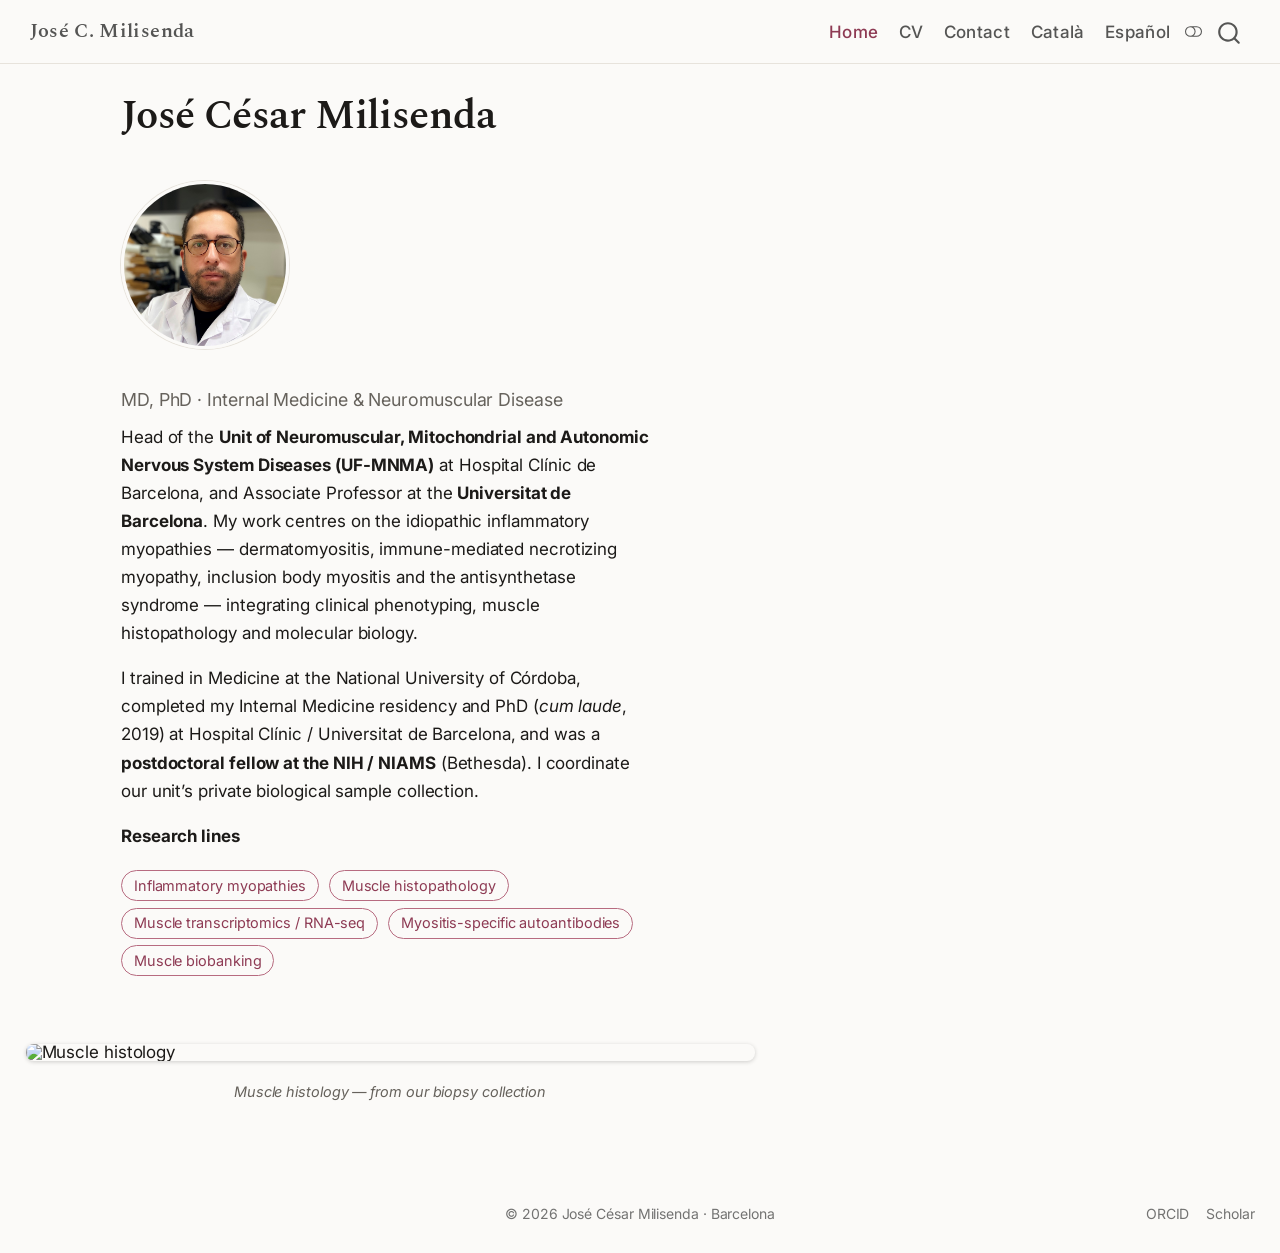
==== index.html @ af3bac55 "deploy: ad90e0bd8f6877ef1aea4e24ffa2be87de239915" ====
<!DOCTYPE html>
<html xmlns="http://www.w3.org/1999/xhtml" lang="en" xml:lang="en"><head>

<meta charset="utf-8">
<meta name="generator" content="quarto-1.9.38">

<meta name="viewport" content="width=device-width, initial-scale=1.0, user-scalable=yes">


<title>José C. Milisenda</title>
<style>
/* Default styles provided by pandoc.
** See https://pandoc.org/MANUAL.html#variables-for-html for config info.
*/
code{white-space: pre-wrap;}
span.smallcaps{font-variant: small-caps;}
div.columns{display: flex; gap: min(4vw, 1.5em);}
div.column{flex: auto; overflow-x: auto;}
div.hanging-indent{margin-left: 1.5em; text-indent: -1.5em;}
ul.task-list{list-style: none;}
ul.task-list li input[type="checkbox"] {
  width: 0.8em;
  margin: 0 0.8em 0.2em -1em; /* quarto-specific, see https://github.com/quarto-dev/quarto-cli/issues/4556 */ 
  vertical-align: middle;
}
</style>


<script src="site_libs/quarto-nav/quarto-nav.js"></script>
<script src="site_libs/clipboard/clipboard.min.js"></script>
<script src="site_libs/quarto-search/autocomplete.umd.js"></script>
<script src="site_libs/quarto-search/fuse.min.js"></script>
<script src="site_libs/quarto-search/quarto-search.js"></script>
<meta name="quarto:offset" content="./">
<link href="./assets/favicon.png" rel="icon" type="image/png">
<script src="site_libs/quarto-html/quarto.js" type="module"></script>
<script src="site_libs/quarto-html/tabsets/tabsets.js" type="module"></script>
<script src="site_libs/quarto-html/popper.min.js"></script>
<script src="site_libs/quarto-html/tippy.umd.min.js"></script>
<script src="site_libs/quarto-html/anchor.min.js"></script>
<link href="site_libs/quarto-html/tippy.css" rel="stylesheet">
<link href="site_libs/quarto-html/quarto-syntax-highlighting-15634bcf2e68342d4ad2dfa704d543f6.css" rel="stylesheet" class="quarto-color-scheme" id="quarto-text-highlighting-styles">
<link href="site_libs/quarto-html/quarto-syntax-highlighting-dark-0a6b7249c26820e032cb0bd839ff02b1.css" rel="stylesheet" class="quarto-color-scheme quarto-color-alternate" id="quarto-text-highlighting-styles">
<link href="site_libs/quarto-html/quarto-syntax-highlighting-15634bcf2e68342d4ad2dfa704d543f6.css" rel="stylesheet" class="quarto-color-scheme-extra" id="quarto-text-highlighting-styles">
<script src="site_libs/bootstrap/bootstrap.min.js"></script>
<link href="site_libs/bootstrap/bootstrap-icons.css" rel="stylesheet">
<link href="site_libs/bootstrap/bootstrap-d3718949c71b8081f6cf5391a30ebec3.min.css" rel="stylesheet" append-hash="true" class="quarto-color-scheme" id="quarto-bootstrap" data-mode="light">
<link href="site_libs/bootstrap/bootstrap-dark-d75abf9c8a557187075289bd68200ec3.min.css" rel="stylesheet" append-hash="true" class="quarto-color-scheme quarto-color-alternate" id="quarto-bootstrap" data-mode="dark">
<link href="site_libs/bootstrap/bootstrap-d3718949c71b8081f6cf5391a30ebec3.min.css" rel="stylesheet" append-hash="true" class="quarto-color-scheme-extra" id="quarto-bootstrap" data-mode="light">
<script id="quarto-search-options" type="application/json">{
  "location": "navbar",
  "copy-button": false,
  "collapse-after": 3,
  "panel-placement": "end",
  "type": "overlay",
  "limit": 50,
  "keyboard-shortcut": [
    "f",
    "/",
    "s"
  ],
  "show-item-context": false,
  "language": {
    "search-no-results-text": "No results",
    "search-matching-documents-text": "matching documents",
    "search-copy-link-title": "Copy link to search",
    "search-hide-matches-text": "Hide additional matches",
    "search-more-match-text": "more match in this document",
    "search-more-matches-text": "more matches in this document",
    "search-clear-button-title": "Clear",
    "search-text-placeholder": "",
    "search-detached-cancel-button-title": "Cancel",
    "search-submit-button-title": "Submit",
    "search-label": "Search"
  }
}</script>
<style>html{ scroll-behavior: smooth; }</style>


</head>

<body class="nav-fixed fullcontent quarto-light"><script id="quarto-html-before-body" type="application/javascript">
    const toggleBodyColorMode = (bsSheetEl) => {
      const mode = bsSheetEl.getAttribute("data-mode");
      const bodyEl = window.document.querySelector("body");
      if (mode === "dark") {
        bodyEl.classList.add("quarto-dark");
        bodyEl.classList.remove("quarto-light");
      } else {
        bodyEl.classList.add("quarto-light");
        bodyEl.classList.remove("quarto-dark");
      }
    }
    const toggleBodyColorPrimary = () => {
      const bsSheetEl = window.document.querySelector("link#quarto-bootstrap:not([rel=disabled-stylesheet])");
      if (bsSheetEl) {
        toggleBodyColorMode(bsSheetEl);
      }
    }
    const setColorSchemeToggle = (alternate) => {
      const toggles = window.document.querySelectorAll('.quarto-color-scheme-toggle');
      for (let i=0; i < toggles.length; i++) {
        const toggle = toggles[i];
        if (toggle) {
          if (alternate) {
            toggle.classList.add("alternate");
          } else {
            toggle.classList.remove("alternate");
          }
        }
      }
    };
    const toggleColorMode = (alternate) => {
      // Switch the stylesheets
      const primaryStylesheets = window.document.querySelectorAll('link.quarto-color-scheme:not(.quarto-color-alternate)');
      const alternateStylesheets = window.document.querySelectorAll('link.quarto-color-scheme.quarto-color-alternate');
      manageTransitions('#quarto-margin-sidebar .nav-link', false);
      if (alternate) {
        // note: dark is layered on light, we don't disable primary!
        enableStylesheet(alternateStylesheets);
        for (const sheetNode of alternateStylesheets) {
          if (sheetNode.id === "quarto-bootstrap") {
            toggleBodyColorMode(sheetNode);
          }
        }
      } else {
        disableStylesheet(alternateStylesheets);
        enableStylesheet(primaryStylesheets)
        toggleBodyColorPrimary();
      }
      manageTransitions('#quarto-margin-sidebar .nav-link', true);
      // Switch the toggles
      setColorSchemeToggle(alternate)
      // Hack to workaround the fact that safari doesn't
      // properly recolor the scrollbar when toggling (#1455)
      if (navigator.userAgent.indexOf('Safari') > 0 && navigator.userAgent.indexOf('Chrome') == -1) {
        manageTransitions("body", false);
        window.scrollTo(0, 1);
        setTimeout(() => {
          window.scrollTo(0, 0);
          manageTransitions("body", true);
        }, 40);
      }
    }
    const disableStylesheet = (stylesheets) => {
      for (let i=0; i < stylesheets.length; i++) {
        const stylesheet = stylesheets[i];
        stylesheet.rel = 'disabled-stylesheet';
      }
    }
    const enableStylesheet = (stylesheets) => {
      for (let i=0; i < stylesheets.length; i++) {
        const stylesheet = stylesheets[i];
        if(stylesheet.rel !== 'stylesheet') { // for Chrome, which will still FOUC without this check
          stylesheet.rel = 'stylesheet';
        }
      }
    }
    const manageTransitions = (selector, allowTransitions) => {
      const els = window.document.querySelectorAll(selector);
      for (let i=0; i < els.length; i++) {
        const el = els[i];
        if (allowTransitions) {
          el.classList.remove('notransition');
        } else {
          el.classList.add('notransition');
        }
      }
    }
    const isFileUrl = () => {
      return window.location.protocol === 'file:';
    }
    const hasAlternateSentinel = () => {
      let styleSentinel = getColorSchemeSentinel();
      if (styleSentinel !== null) {
        return styleSentinel === "alternate";
      } else {
        return false;
      }
    }
    const setStyleSentinel = (alternate) => {
      const value = alternate ? "alternate" : "default";
      if (!isFileUrl()) {
        window.localStorage.setItem("quarto-color-scheme", value);
      } else {
        localAlternateSentinel = value;
      }
    }
    const getColorSchemeSentinel = () => {
      if (!isFileUrl()) {
        const storageValue = window.localStorage.getItem("quarto-color-scheme");
        return storageValue != null ? storageValue : localAlternateSentinel;
      } else {
        return localAlternateSentinel;
      }
    }
    const toggleGiscusIfUsed = (isAlternate, darkModeDefault) => {
      const baseTheme = document.querySelector('#giscus-base-theme')?.value ?? 'light';
      const alternateTheme = document.querySelector('#giscus-alt-theme')?.value ?? 'dark';
      let newTheme = '';
      if(authorPrefersDark) {
        newTheme = isAlternate ? baseTheme : alternateTheme;
      } else {
        newTheme = isAlternate ? alternateTheme : baseTheme;
      }
      const changeGiscusTheme = () => {
        // From: https://github.com/giscus/giscus/issues/336
        const sendMessage = (message) => {
          const iframe = document.querySelector('iframe.giscus-frame');
          if (!iframe) return;
          iframe.contentWindow.postMessage({ giscus: message }, 'https://giscus.app');
        }
        sendMessage({
          setConfig: {
            theme: newTheme
          }
        });
      }
      const isGiscussLoaded = window.document.querySelector('iframe.giscus-frame') !== null;
      if (isGiscussLoaded) {
        changeGiscusTheme();
      }
    };
    const authorPrefersDark = false;
    const darkModeDefault = authorPrefersDark;
      document.querySelector('link#quarto-text-highlighting-styles.quarto-color-scheme-extra').rel = 'disabled-stylesheet';
      document.querySelector('link#quarto-bootstrap.quarto-color-scheme-extra').rel = 'disabled-stylesheet';
    let localAlternateSentinel = darkModeDefault ? 'alternate' : 'default';
    // Dark / light mode switch
    window.quartoToggleColorScheme = () => {
      // Read the current dark / light value
      let toAlternate = !hasAlternateSentinel();
      toggleColorMode(toAlternate);
      setStyleSentinel(toAlternate);
      toggleGiscusIfUsed(toAlternate, darkModeDefault);
      window.dispatchEvent(new Event('resize'));
    };
    // Switch to dark mode if need be
    if (hasAlternateSentinel()) {
      toggleColorMode(true);
    } else {
      toggleColorMode(false);
    }
  </script>

<div id="quarto-search-results"></div>
  <header id="quarto-header" class="headroom fixed-top">
    <nav class="navbar navbar-expand-lg " data-bs-theme="dark">
      <div class="navbar-container container-fluid">
      <div class="navbar-brand-container mx-auto">
    <a class="navbar-brand" href="./index.html">
    <span class="navbar-title">José C. Milisenda</span>
    </a>
  </div>
            <div id="quarto-search" class="" title="Search"></div>
          <button class="navbar-toggler" type="button" data-bs-toggle="collapse" data-bs-target="#navbarCollapse" aria-controls="navbarCollapse" role="menu" aria-expanded="false" aria-label="Toggle navigation" onclick="if (window.quartoToggleHeadroom) { window.quartoToggleHeadroom(); }">
  <span class="navbar-toggler-icon"></span>
</button>
          <div class="collapse navbar-collapse" id="navbarCollapse">
            <ul class="navbar-nav navbar-nav-scroll ms-auto">
  <li class="nav-item">
    <a class="nav-link active" href="./index.html" aria-current="page"> 
<span class="menu-text">Home</span></a>
  </li>  
  <li class="nav-item">
    <a class="nav-link" href="./cv.html"> 
<span class="menu-text">CV</span></a>
  </li>  
  <li class="nav-item">
    <a class="nav-link" href="./contact.html"> 
<span class="menu-text">Contact</span></a>
  </li>  
  <li class="nav-item">
    <a class="nav-link" href="./ca/index.html"> 
<span class="menu-text">Català</span></a>
  </li>  
  <li class="nav-item">
    <a class="nav-link" href="./es/index.html"> 
<span class="menu-text">Español</span></a>
  </li>  
</ul>
          </div> <!-- /navcollapse -->
            <div class="quarto-navbar-tools">
  <a href="" class="quarto-color-scheme-toggle quarto-navigation-tool  px-1" onclick="window.quartoToggleColorScheme(); return false;" title="Toggle dark mode"><i class="bi"></i></a>
</div>
      </div> <!-- /container-fluid -->
    </nav>
</header>
<!-- content -->
<div id="quarto-content" class="quarto-container page-columns page-rows-contents page-layout-article page-navbar">
<!-- sidebar -->
<!-- margin-sidebar -->
    
<!-- main -->
<main class="content page-columns page-full" id="quarto-document-content"><header id="title-block-header" class="quarto-title-block"><h1 class="title display-7" style="margin:0;">José César Milisenda</h1></header>





<div style="display:flex;gap:2rem;align-items:center;flex-wrap:wrap;margin:1.5rem 0 0.5rem;">
  <img src="assets/profile.png" class="hero-photo" alt="José César Milisenda">
  <div>
    
    <div class="hero-role">MD, PhD · Internal Medicine &amp; Neuromuscular Disease</div>
  </div>
</div>
<p>Head of the <strong>Unit of Neuromuscular, Mitochondrial and Autonomic Nervous System Diseases (UF-MNMA)</strong> at Hospital Clínic de Barcelona, and Associate Professor at the <strong>Universitat de Barcelona</strong>. My work centres on the idiopathic inflammatory myopathies — dermatomyositis, immune-mediated necrotizing myopathy, inclusion body myositis and the antisynthetase syndrome — integrating clinical phenotyping, muscle histopathology and molecular biology.</p>
<p>I trained in Medicine at the National University of Córdoba, completed my Internal Medicine residency and PhD (<em>cum laude</em>, 2019) at Hospital Clínic / Universitat de Barcelona, and was a <strong>postdoctoral fellow at the NIH / NIAMS</strong> (Bethesda). I coordinate our unit’s private biological sample collection.</p>
<p><strong>Research lines</strong></p>
<p><span class="research-tag">Inflammatory myopathies</span> <span class="research-tag">Muscle histopathology</span> <span class="research-tag">Muscle transcriptomics / RNA-seq</span> <span class="research-tag">Myositis-specific autoantibodies</span> <span class="research-tag">Muscle biobanking</span></p>
<div class="page-columns page-full">
<figure style="margin:2.8rem 0 0.5rem;" class="figure page-columns page-full">
  <img src="assets/histology.jpg" alt="Muscle histology" style="width:100%;border-radius:8px;box-shadow:0 1px 4px rgba(0,0,0,.18);display:block;" class="figure-img column-page">
  <figcaption style="font-size:.85rem;color:#66625C;margin-top:.6rem;text-align:center;font-style:italic;">Muscle histology — from our biopsy collection</figcaption>
</figure>
</div>



</main> <!-- /main -->
<script id="quarto-html-after-body" type="application/javascript">
  window.document.addEventListener("DOMContentLoaded", function (event) {
    // Ensure there is a toggle, if there isn't float one in the top right
    if (window.document.querySelector('.quarto-color-scheme-toggle') === null) {
      const a = window.document.createElement('a');
      a.classList.add('top-right');
      a.classList.add('quarto-color-scheme-toggle');
      a.href = "";
      a.onclick = function() { try { window.quartoToggleColorScheme(); } catch {} return false; };
      const i = window.document.createElement("i");
      i.classList.add('bi');
      a.appendChild(i);
      window.document.body.appendChild(a);
    }
    setColorSchemeToggle(hasAlternateSentinel())
    const icon = "";
    const anchorJS = new window.AnchorJS();
    anchorJS.options = {
      placement: 'right',
      icon: icon
    };
    anchorJS.add('.anchored');
    const isCodeAnnotation = (el) => {
      for (const clz of el.classList) {
        if (clz.startsWith('code-annotation-')) {                     
          return true;
        }
      }
      return false;
    }
    const onCopySuccess = function(e) {
      // button target
      const button = e.trigger;
      // don't keep focus
      button.blur();
      // flash "checked"
      button.classList.add('code-copy-button-checked');
      var currentTitle = button.getAttribute("title");
      button.setAttribute("title", "Copied!");
      let tooltip;
      if (window.bootstrap) {
        button.setAttribute("data-bs-toggle", "tooltip");
        button.setAttribute("data-bs-placement", "left");
        button.setAttribute("data-bs-title", "Copied!");
        tooltip = new bootstrap.Tooltip(button, 
          { trigger: "manual", 
            customClass: "code-copy-button-tooltip",
            offset: [0, -8]});
        tooltip.show();    
      }
      setTimeout(function() {
        if (tooltip) {
          tooltip.hide();
          button.removeAttribute("data-bs-title");
          button.removeAttribute("data-bs-toggle");
          button.removeAttribute("data-bs-placement");
        }
        button.setAttribute("title", currentTitle);
        button.classList.remove('code-copy-button-checked');
      }, 1000);
      // clear code selection
      e.clearSelection();
    }
    const getTextToCopy = function(trigger) {
      const outerScaffold = trigger.parentElement.cloneNode(true);
      const codeEl = outerScaffold.querySelector('code');
      for (const childEl of codeEl.children) {
        if (isCodeAnnotation(childEl)) {
          childEl.remove();
        }
      }
      return codeEl.innerText;
    }
    const clipboard = new window.ClipboardJS('.code-copy-button:not([data-in-quarto-modal])', {
      text: getTextToCopy
    });
    clipboard.on('success', onCopySuccess);
    if (window.document.getElementById('quarto-embedded-source-code-modal')) {
      const clipboardModal = new window.ClipboardJS('.code-copy-button[data-in-quarto-modal]', {
        text: getTextToCopy,
        container: window.document.getElementById('quarto-embedded-source-code-modal')
      });
      clipboardModal.on('success', onCopySuccess);
    }
      var localhostRegex = new RegExp(/^(?:http|https):\/\/localhost\:?[0-9]*\//);
      var mailtoRegex = new RegExp(/^mailto:/);
        var filterRegex = new RegExp('/' + window.location.host + '/');
      var isInternal = (href) => {
          return filterRegex.test(href) || localhostRegex.test(href) || mailtoRegex.test(href);
      }
      // Inspect non-navigation links and adorn them if external
     var links = window.document.querySelectorAll('a[href]:not(.nav-link):not(.navbar-brand):not(.toc-action):not(.sidebar-link):not(.sidebar-item-toggle):not(.pagination-link):not(.no-external):not([aria-hidden]):not(.dropdown-item):not(.quarto-navigation-tool):not(.about-link)');
      for (var i=0; i<links.length; i++) {
        const link = links[i];
        if (!isInternal(link.href)) {
          // undo the damage that might have been done by quarto-nav.js in the case of
          // links that we want to consider external
          if (link.dataset.originalHref !== undefined) {
            link.href = link.dataset.originalHref;
          }
            // target, if specified
            link.setAttribute("target", "_blank");
            if (link.getAttribute("rel") === null) {
              link.setAttribute("rel", "noopener");
            }
        }
      }
    function tippyHover(el, contentFn, onTriggerFn, onUntriggerFn) {
      const config = {
        allowHTML: true,
        maxWidth: 500,
        delay: 100,
        arrow: false,
        appendTo: function(el) {
            return el.parentElement;
        },
        interactive: true,
        interactiveBorder: 10,
        theme: 'quarto',
        placement: 'bottom-start',
      };
      if (contentFn) {
        config.content = contentFn;
      }
      if (onTriggerFn) {
        config.onTrigger = onTriggerFn;
      }
      if (onUntriggerFn) {
        config.onUntrigger = onUntriggerFn;
      }
      window.tippy(el, config); 
    }
    const noterefs = window.document.querySelectorAll('a[role="doc-noteref"]');
    for (var i=0; i<noterefs.length; i++) {
      const ref = noterefs[i];
      tippyHover(ref, function() {
        // use id or data attribute instead here
        let href = ref.getAttribute('data-footnote-href') || ref.getAttribute('href');
        try { href = new URL(href).hash; } catch {}
        const id = href.replace(/^#\/?/, "");
        const note = window.document.getElementById(id);
        if (note) {
          return note.innerHTML;
        } else {
          return "";
        }
      });
    }
    const xrefs = window.document.querySelectorAll('a.quarto-xref');
    const processXRef = (id, note) => {
      // Strip column container classes
      const stripColumnClz = (el) => {
        el.classList.remove("page-full", "page-columns");
        if (el.children) {
          for (const child of el.children) {
            stripColumnClz(child);
          }
        }
      }
      stripColumnClz(note)
      if (id === null || id.startsWith('sec-')) {
        // Special case sections, only their first couple elements
        const container = document.createElement("div");
        if (note.children && note.children.length > 2) {
          container.appendChild(note.children[0].cloneNode(true));
          for (let i = 1; i < note.children.length; i++) {
            const child = note.children[i];
            if (child.tagName === "P" && child.innerText === "") {
              continue;
            } else {
              container.appendChild(child.cloneNode(true));
              break;
            }
          }
          if (window.Quarto?.typesetMath) {
            window.Quarto.typesetMath(container);
          }
          return container.innerHTML
        } else {
          if (window.Quarto?.typesetMath) {
            window.Quarto.typesetMath(note);
          }
          return note.innerHTML;
        }
      } else {
        // Remove any anchor links if they are present
        const anchorLink = note.querySelector('a.anchorjs-link');
        if (anchorLink) {
          anchorLink.remove();
        }
        if (window.Quarto?.typesetMath) {
          window.Quarto.typesetMath(note);
        }
        if (note.classList.contains("callout")) {
          return note.outerHTML;
        } else {
          return note.innerHTML;
        }
      }
    }
    for (var i=0; i<xrefs.length; i++) {
      const xref = xrefs[i];
      tippyHover(xref, undefined, function(instance) {
        instance.disable();
        let url = xref.getAttribute('href');
        let hash = undefined; 
        if (url.startsWith('#')) {
          hash = url;
        } else {
          try { hash = new URL(url).hash; } catch {}
        }
        if (hash) {
          const id = hash.replace(/^#\/?/, "");
          const note = window.document.getElementById(id);
          if (note !== null) {
            try {
              const html = processXRef(id, note.cloneNode(true));
              instance.setContent(html);
            } finally {
              instance.enable();
              instance.show();
            }
          } else {
            // See if we can fetch this
            fetch(url.split('#')[0])
            .then(res => res.text())
            .then(html => {
              const parser = new DOMParser();
              const htmlDoc = parser.parseFromString(html, "text/html");
              const note = htmlDoc.getElementById(id);
              if (note !== null) {
                const html = processXRef(id, note);
                instance.setContent(html);
              } 
            }).finally(() => {
              instance.enable();
              instance.show();
            });
          }
        } else {
          // See if we can fetch a full url (with no hash to target)
          // This is a special case and we should probably do some content thinning / targeting
          fetch(url)
          .then(res => res.text())
          .then(html => {
            const parser = new DOMParser();
            const htmlDoc = parser.parseFromString(html, "text/html");
            const note = htmlDoc.querySelector('main.content');
            if (note !== null) {
              // This should only happen for chapter cross references
              // (since there is no id in the URL)
              // remove the first header
              if (note.children.length > 0 && note.children[0].tagName === "HEADER") {
                note.children[0].remove();
              }
              const html = processXRef(null, note);
              instance.setContent(html);
            } 
          }).finally(() => {
            instance.enable();
            instance.show();
          });
        }
      }, function(instance) {
      });
    }
        let selectedAnnoteEl;
        const selectorForAnnotation = ( cell, annotation) => {
          let cellAttr = 'data-code-cell="' + cell + '"';
          let lineAttr = 'data-code-annotation="' +  annotation + '"';
          const selector = 'span[' + cellAttr + '][' + lineAttr + ']';
          return selector;
        }
        const selectCodeLines = (annoteEl) => {
          const doc = window.document;
          const targetCell = annoteEl.getAttribute("data-target-cell");
          const targetAnnotation = annoteEl.getAttribute("data-target-annotation");
          const annoteSpan = window.document.querySelector(selectorForAnnotation(targetCell, targetAnnotation));
          const lines = annoteSpan.getAttribute("data-code-lines").split(",");
          const lineIds = lines.map((line) => {
            return targetCell + "-" + line;
          })
          let top = null;
          let height = null;
          let parent = null;
          if (lineIds.length > 0) {
              //compute the position of the single el (top and bottom and make a div)
              const el = window.document.getElementById(lineIds[0]);
              top = el.offsetTop;
              height = el.offsetHeight;
              parent = el.parentElement.parentElement;
            if (lineIds.length > 1) {
              const lastEl = window.document.getElementById(lineIds[lineIds.length - 1]);
              const bottom = lastEl.offsetTop + lastEl.offsetHeight;
              height = bottom - top;
            }
            if (top !== null && height !== null && parent !== null) {
              // cook up a div (if necessary) and position it 
              let div = window.document.getElementById("code-annotation-line-highlight");
              if (div === null) {
                div = window.document.createElement("div");
                div.setAttribute("id", "code-annotation-line-highlight");
                div.style.position = 'absolute';
                parent.appendChild(div);
              }
              div.style.top = top - 2 + "px";
              div.style.height = height + 4 + "px";
              div.style.left = 0;
              let gutterDiv = window.document.getElementById("code-annotation-line-highlight-gutter");
              if (gutterDiv === null) {
                gutterDiv = window.document.createElement("div");
                gutterDiv.setAttribute("id", "code-annotation-line-highlight-gutter");
                gutterDiv.style.position = 'absolute';
                const codeCell = window.document.getElementById(targetCell);
                const gutter = codeCell.querySelector('.code-annotation-gutter');
                gutter.appendChild(gutterDiv);
              }
              gutterDiv.style.top = top - 2 + "px";
              gutterDiv.style.height = height + 4 + "px";
            }
            selectedAnnoteEl = annoteEl;
          }
        };
        const unselectCodeLines = () => {
          const elementsIds = ["code-annotation-line-highlight", "code-annotation-line-highlight-gutter"];
          elementsIds.forEach((elId) => {
            const div = window.document.getElementById(elId);
            if (div) {
              div.remove();
            }
          });
          selectedAnnoteEl = undefined;
        };
          // Handle positioning of the toggle
      window.addEventListener(
        "resize",
        throttle(() => {
          elRect = undefined;
          if (selectedAnnoteEl) {
            selectCodeLines(selectedAnnoteEl);
          }
        }, 10)
      );
      function throttle(fn, ms) {
      let throttle = false;
      let timer;
        return (...args) => {
          if(!throttle) { // first call gets through
              fn.apply(this, args);
              throttle = true;
          } else { // all the others get throttled
              if(timer) clearTimeout(timer); // cancel #2
              timer = setTimeout(() => {
                fn.apply(this, args);
                timer = throttle = false;
              }, ms);
          }
        };
      }
        // Attach click handler to the DT
        const annoteDls = window.document.querySelectorAll('dt[data-target-cell]');
        for (const annoteDlNode of annoteDls) {
          annoteDlNode.addEventListener('click', (event) => {
            const clickedEl = event.target;
            if (clickedEl !== selectedAnnoteEl) {
              unselectCodeLines();
              const activeEl = window.document.querySelector('dt[data-target-cell].code-annotation-active');
              if (activeEl) {
                activeEl.classList.remove('code-annotation-active');
              }
              selectCodeLines(clickedEl);
              clickedEl.classList.add('code-annotation-active');
            } else {
              // Unselect the line
              unselectCodeLines();
              clickedEl.classList.remove('code-annotation-active');
            }
          });
        }
    const findCites = (el) => {
      const parentEl = el.parentElement;
      if (parentEl) {
        const cites = parentEl.dataset.cites;
        if (cites) {
          return {
            el,
            cites: cites.split(' ')
          };
        } else {
          return findCites(el.parentElement)
        }
      } else {
        return undefined;
      }
    };
    var bibliorefs = window.document.querySelectorAll('a[role="doc-biblioref"]');
    for (var i=0; i<bibliorefs.length; i++) {
      const ref = bibliorefs[i];
      const citeInfo = findCites(ref);
      if (citeInfo) {
        tippyHover(citeInfo.el, function() {
          var popup = window.document.createElement('div');
          citeInfo.cites.forEach(function(cite) {
            var citeDiv = window.document.createElement('div');
            citeDiv.classList.add('hanging-indent');
            citeDiv.classList.add('csl-entry');
            var biblioDiv = window.document.getElementById('ref-' + cite);
            if (biblioDiv) {
              citeDiv.innerHTML = biblioDiv.innerHTML;
            }
            popup.appendChild(citeDiv);
          });
          return popup.innerHTML;
        });
      }
    }
  });
  </script>
</div> <!-- /content -->
<footer class="footer">
  <div class="nav-footer">
    <div class="nav-footer-left">
      &nbsp;
    </div>   
    <div class="nav-footer-center">
<p>© 2026 José César Milisenda · Barcelona</p>
</div>
    <div class="nav-footer-right">
      <ul class="footer-items list-unstyled">
    <li class="nav-item">
    <a class="nav-link" href="https://orcid.org/0000-0003-0151-7872">
<p>ORCID</p>
</a>
  </li>  
    <li class="nav-item">
    <a class="nav-link" href="https://scholar.google.com/citations?user=VnfHQaQAAAAJ">
<p>Scholar</p>
</a>
  </li>  
</ul>
    </div>
  </div>
</footer>




<script src="site_libs/quarto-html/zenscroll-min.js"></script>
</body></html>
---- site_libs/quarto-html/tippy.css ----
.tippy-box[data-animation=fade][data-state=hidden]{opacity:0}[data-tippy-root]{max-width:calc(100vw - 10px)}.tippy-box{position:relative;background-color:#333;color:#fff;border-radius:4px;font-size:14px;line-height:1.4;white-space:normal;outline:0;transition-property:transform,visibility,opacity}.tippy-box[data-placement^=top]>.tippy-arrow{bottom:0}.tippy-box[data-placement^=top]>.tippy-arrow:before{bottom:-7px;left:0;border-width:8px 8px 0;border-top-color:initial;transform-origin:center top}.tippy-box[data-placement^=bottom]>.tippy-arrow{top:0}.tippy-box[data-placement^=bottom]>.tippy-arrow:before{top:-7px;left:0;border-width:0 8px 8px;border-bottom-color:initial;transform-origin:center bottom}.tippy-box[data-placement^=left]>.tippy-arrow{right:0}.tippy-box[data-placement^=left]>.tippy-arrow:before{border-width:8px 0 8px 8px;border-left-color:initial;right:-7px;transform-origin:center left}.tippy-box[data-placement^=right]>.tippy-arrow{left:0}.tippy-box[data-placement^=right]>.tippy-arrow:before{left:-7px;border-width:8px 8px 8px 0;border-right-color:initial;transform-origin:center right}.tippy-box[data-inertia][data-state=visible]{transition-timing-function:cubic-bezier(.54,1.5,.38,1.11)}.tippy-arrow{width:16px;height:16px;color:#333}.tippy-arrow:before{content:"";position:absolute;border-color:transparent;border-style:solid}.tippy-content{position:relative;padding:5px 9px;z-index:1}
---- site_libs/quarto-html/quarto-syntax-highlighting-15634bcf2e68342d4ad2dfa704d543f6.css ----
/* quarto syntax highlight colors */
:root {
  --quarto-hl-ot-color: #003B4F;
  --quarto-hl-at-color: #657422;
  --quarto-hl-ss-color: #20794D;
  --quarto-hl-an-color: #5E5E5E;
  --quarto-hl-fu-color: #4758AB;
  --quarto-hl-st-color: #20794D;
  --quarto-hl-cf-color: #003B4F;
  --quarto-hl-op-color: #5E5E5E;
  --quarto-hl-er-color: #AD0000;
  --quarto-hl-bn-color: #AD0000;
  --quarto-hl-al-color: #AD0000;
  --quarto-hl-va-color: #111111;
  --quarto-hl-bu-color: inherit;
  --quarto-hl-ex-color: inherit;
  --quarto-hl-pp-color: #AD0000;
  --quarto-hl-in-color: #5E5E5E;
  --quarto-hl-vs-color: #20794D;
  --quarto-hl-wa-color: #5E5E5E;
  --quarto-hl-do-color: #5E5E5E;
  --quarto-hl-im-color: #00769E;
  --quarto-hl-ch-color: #20794D;
  --quarto-hl-dt-color: #AD0000;
  --quarto-hl-fl-color: #AD0000;
  --quarto-hl-co-color: #5E5E5E;
  --quarto-hl-cv-color: #5E5E5E;
  --quarto-hl-cn-color: #8f5902;
  --quarto-hl-sc-color: #5E5E5E;
  --quarto-hl-dv-color: #AD0000;
  --quarto-hl-kw-color: #003B4F;
}

/* other quarto variables */
:root {
  --quarto-font-monospace: SFMono-Regular, Menlo, Monaco, Consolas, "Liberation Mono", "Courier New", monospace;
}

/* syntax highlight based on Pandoc's rules */
pre > code.sourceCode > span {
  color: #003B4F;
}

code.sourceCode > span {
  color: #003B4F;
}

div.sourceCode,
div.sourceCode pre.sourceCode {
  color: #003B4F;
}

/* Normal */
code span {
  color: #003B4F;
}

/* Alert */
code span.al {
  color: #AD0000;
  font-style: inherit;
}

/* Annotation */
code span.an {
  color: #5E5E5E;
  font-style: inherit;
}

/* Attribute */
code span.at {
  color: #657422;
  font-style: inherit;
}

/* BaseN */
code span.bn {
  color: #AD0000;
  font-style: inherit;
}

/* BuiltIn */
code span.bu {
  font-style: inherit;
}

/* ControlFlow */
code span.cf {
  color: #003B4F;
  font-weight: bold;
  font-style: inherit;
}

/* Char */
code span.ch {
  color: #20794D;
  font-style: inherit;
}

/* Constant */
code span.cn {
  color: #8f5902;
  font-style: inherit;
}

/* Comment */
code span.co {
  color: #5E5E5E;
  font-style: inherit;
}

/* CommentVar */
code span.cv {
  color: #5E5E5E;
  font-style: italic;
}

/* Documentation */
code span.do {
  color: #5E5E5E;
  font-style: italic;
}

/* DataType */
code span.dt {
  color: #AD0000;
  font-style: inherit;
}

/* DecVal */
code span.dv {
  color: #AD0000;
  font-style: inherit;
}

/* Error */
code span.er {
  color: #AD0000;
  font-style: inherit;
}

/* Extension */
code span.ex {
  font-style: inherit;
}

/* Float */
code span.fl {
  color: #AD0000;
  font-style: inherit;
}

/* Function */
code span.fu {
  color: #4758AB;
  font-style: inherit;
}

/* Import */
code span.im {
  color: #00769E;
  font-style: inherit;
}

/* Information */
code span.in {
  color: #5E5E5E;
  font-style: inherit;
}

/* Keyword */
code span.kw {
  color: #003B4F;
  font-weight: bold;
  font-style: inherit;
}

/* Operator */
code span.op {
  color: #5E5E5E;
  font-style: inherit;
}

/* Other */
code span.ot {
  color: #003B4F;
  font-style: inherit;
}

/* Preprocessor */
code span.pp {
  color: #AD0000;
  font-style: inherit;
}

/* SpecialChar */
code span.sc {
  color: #5E5E5E;
  font-style: inherit;
}

/* SpecialString */
code span.ss {
  color: #20794D;
  font-style: inherit;
}

/* String */
code span.st {
  color: #20794D;
  font-style: inherit;
}

/* Variable */
code span.va {
  color: #111111;
  font-style: inherit;
}

/* VerbatimString */
code span.vs {
  color: #20794D;
  font-style: inherit;
}

/* Warning */
code span.wa {
  color: #5E5E5E;
  font-style: italic;
}

.prevent-inlining {
  content: "</";
}

/*# sourceMappingURL=f23921c56f73e400b49028c9186a1aa0.css.map */
---- site_libs/quarto-html/quarto-syntax-highlighting-dark-0a6b7249c26820e032cb0bd839ff02b1.css ----
/* quarto syntax highlight colors */
:root {
  --quarto-hl-al-color: #f07178;
  --quarto-hl-an-color: #d4d0ab;
  --quarto-hl-at-color: #00e0e0;
  --quarto-hl-bn-color: #d4d0ab;
  --quarto-hl-bu-color: #abe338;
  --quarto-hl-ch-color: #abe338;
  --quarto-hl-co-color: #f8f8f2;
  --quarto-hl-cv-color: #ffd700;
  --quarto-hl-cn-color: #ffd700;
  --quarto-hl-cf-color: #ffa07a;
  --quarto-hl-dt-color: #ffa07a;
  --quarto-hl-dv-color: #d4d0ab;
  --quarto-hl-do-color: #f8f8f2;
  --quarto-hl-er-color: #f07178;
  --quarto-hl-ex-color: #00e0e0;
  --quarto-hl-fl-color: #d4d0ab;
  --quarto-hl-fu-color: #ffa07a;
  --quarto-hl-im-color: #abe338;
  --quarto-hl-in-color: #d4d0ab;
  --quarto-hl-kw-color: #ffa07a;
  --quarto-hl-op-color: #ffa07a;
  --quarto-hl-ot-color: #00e0e0;
  --quarto-hl-pp-color: #dcc6e0;
  --quarto-hl-re-color: #00e0e0;
  --quarto-hl-sc-color: #abe338;
  --quarto-hl-ss-color: #abe338;
  --quarto-hl-st-color: #abe338;
  --quarto-hl-va-color: #00e0e0;
  --quarto-hl-vs-color: #abe338;
  --quarto-hl-wa-color: #dcc6e0;
}

/* other quarto variables */
:root {
  --quarto-font-monospace: SFMono-Regular, Menlo, Monaco, Consolas, "Liberation Mono", "Courier New", monospace;
}

/* syntax highlight based on Pandoc's rules */
pre > code.sourceCode > span {
  color: #f8f8f2;
}

code.sourceCode > span {
  color: #f8f8f2;
}

div.sourceCode,
div.sourceCode pre.sourceCode {
  color: #f8f8f2;
}

/* Normal */
code span {
  color: #f8f8f2;
}

/* Alert */
code span.al {
  color: #f07178;
}

/* Annotation */
code span.an {
  color: #d4d0ab;
}

/* Attribute */
code span.at {
  color: #00e0e0;
}

/* BaseN */
code span.bn {
  color: #d4d0ab;
}

/* BuiltIn */
code span.bu {
  color: #abe338;
}

/* ControlFlow */
code span.cf {
  font-weight: bold;
  color: #ffa07a;
}

/* Char */
code span.ch {
  color: #abe338;
}

/* Constant */
code span.cn {
  color: #ffd700;
}

/* Comment */
code span.co {
  font-style: italic;
  color: #f8f8f2;
}

/* CommentVar */
code span.cv {
  color: #ffd700;
}

/* Documentation */
code span.do {
  color: #f8f8f2;
}

/* DataType */
code span.dt {
  color: #ffa07a;
}

/* DecVal */
code span.dv {
  color: #d4d0ab;
}

/* Error */
code span.er {
  color: #f07178;
  text-decoration: underline;
}

/* Extension */
code span.ex {
  font-weight: bold;
  color: #00e0e0;
}

/* Float */
code span.fl {
  color: #d4d0ab;
}

/* Function */
code span.fu {
  color: #ffa07a;
}

/* Import */
code span.im {
  color: #abe338;
}

/* Information */
code span.in {
  color: #d4d0ab;
}

/* Keyword */
code span.kw {
  font-weight: bold;
  color: #ffa07a;
}

/* Operator */
code span.op {
  color: #ffa07a;
}

/* Other */
code span.ot {
  color: #00e0e0;
}

/* Preprocessor */
code span.pp {
  color: #dcc6e0;
}

/* RegionMarker */
code span.re {
  background-color: #f8f8f2;
  color: #00e0e0;
}

/* SpecialChar */
code span.sc {
  color: #abe338;
}

/* SpecialString */
code span.ss {
  color: #abe338;
}

/* String */
code span.st {
  color: #abe338;
}

/* Variable */
code span.va {
  color: #00e0e0;
}

/* VerbatimString */
code span.vs {
  color: #abe338;
}

/* Warning */
code span.wa {
  color: #dcc6e0;
}

.prevent-inlining {
  content: "</";
}

/*# sourceMappingURL=175367c052bafc98bd680af3479823f0.css.map */
---- site_libs/quarto-html/quarto-syntax-highlighting-15634bcf2e68342d4ad2dfa704d543f6.css ----
/* quarto syntax highlight colors */
:root {
  --quarto-hl-ot-color: #003B4F;
  --quarto-hl-at-color: #657422;
  --quarto-hl-ss-color: #20794D;
  --quarto-hl-an-color: #5E5E5E;
  --quarto-hl-fu-color: #4758AB;
  --quarto-hl-st-color: #20794D;
  --quarto-hl-cf-color: #003B4F;
  --quarto-hl-op-color: #5E5E5E;
  --quarto-hl-er-color: #AD0000;
  --quarto-hl-bn-color: #AD0000;
  --quarto-hl-al-color: #AD0000;
  --quarto-hl-va-color: #111111;
  --quarto-hl-bu-color: inherit;
  --quarto-hl-ex-color: inherit;
  --quarto-hl-pp-color: #AD0000;
  --quarto-hl-in-color: #5E5E5E;
  --quarto-hl-vs-color: #20794D;
  --quarto-hl-wa-color: #5E5E5E;
  --quarto-hl-do-color: #5E5E5E;
  --quarto-hl-im-color: #00769E;
  --quarto-hl-ch-color: #20794D;
  --quarto-hl-dt-color: #AD0000;
  --quarto-hl-fl-color: #AD0000;
  --quarto-hl-co-color: #5E5E5E;
  --quarto-hl-cv-color: #5E5E5E;
  --quarto-hl-cn-color: #8f5902;
  --quarto-hl-sc-color: #5E5E5E;
  --quarto-hl-dv-color: #AD0000;
  --quarto-hl-kw-color: #003B4F;
}

/* other quarto variables */
:root {
  --quarto-font-monospace: SFMono-Regular, Menlo, Monaco, Consolas, "Liberation Mono", "Courier New", monospace;
}

/* syntax highlight based on Pandoc's rules */
pre > code.sourceCode > span {
  color: #003B4F;
}

code.sourceCode > span {
  color: #003B4F;
}

div.sourceCode,
div.sourceCode pre.sourceCode {
  color: #003B4F;
}

/* Normal */
code span {
  color: #003B4F;
}

/* Alert */
code span.al {
  color: #AD0000;
  font-style: inherit;
}

/* Annotation */
code span.an {
  color: #5E5E5E;
  font-style: inherit;
}

/* Attribute */
code span.at {
  color: #657422;
  font-style: inherit;
}

/* BaseN */
code span.bn {
  color: #AD0000;
  font-style: inherit;
}

/* BuiltIn */
code span.bu {
  font-style: inherit;
}

/* ControlFlow */
code span.cf {
  color: #003B4F;
  font-weight: bold;
  font-style: inherit;
}

/* Char */
code span.ch {
  color: #20794D;
  font-style: inherit;
}

/* Constant */
code span.cn {
  color: #8f5902;
  font-style: inherit;
}

/* Comment */
code span.co {
  color: #5E5E5E;
  font-style: inherit;
}

/* CommentVar */
code span.cv {
  color: #5E5E5E;
  font-style: italic;
}

/* Documentation */
code span.do {
  color: #5E5E5E;
  font-style: italic;
}

/* DataType */
code span.dt {
  color: #AD0000;
  font-style: inherit;
}

/* DecVal */
code span.dv {
  color: #AD0000;
  font-style: inherit;
}

/* Error */
code span.er {
  color: #AD0000;
  font-style: inherit;
}

/* Extension */
code span.ex {
  font-style: inherit;
}

/* Float */
code span.fl {
  color: #AD0000;
  font-style: inherit;
}

/* Function */
code span.fu {
  color: #4758AB;
  font-style: inherit;
}

/* Import */
code span.im {
  color: #00769E;
  font-style: inherit;
}

/* Information */
code span.in {
  color: #5E5E5E;
  font-style: inherit;
}

/* Keyword */
code span.kw {
  color: #003B4F;
  font-weight: bold;
  font-style: inherit;
}

/* Operator */
code span.op {
  color: #5E5E5E;
  font-style: inherit;
}

/* Other */
code span.ot {
  color: #003B4F;
  font-style: inherit;
}

/* Preprocessor */
code span.pp {
  color: #AD0000;
  font-style: inherit;
}

/* SpecialChar */
code span.sc {
  color: #5E5E5E;
  font-style: inherit;
}

/* SpecialString */
code span.ss {
  color: #20794D;
  font-style: inherit;
}

/* String */
code span.st {
  color: #20794D;
  font-style: inherit;
}

/* Variable */
code span.va {
  color: #111111;
  font-style: inherit;
}

/* VerbatimString */
code span.vs {
  color: #20794D;
  font-style: inherit;
}

/* Warning */
code span.wa {
  color: #5E5E5E;
  font-style: italic;
}

.prevent-inlining {
  content: "</";
}

/*# sourceMappingURL=f23921c56f73e400b49028c9186a1aa0.css.map */
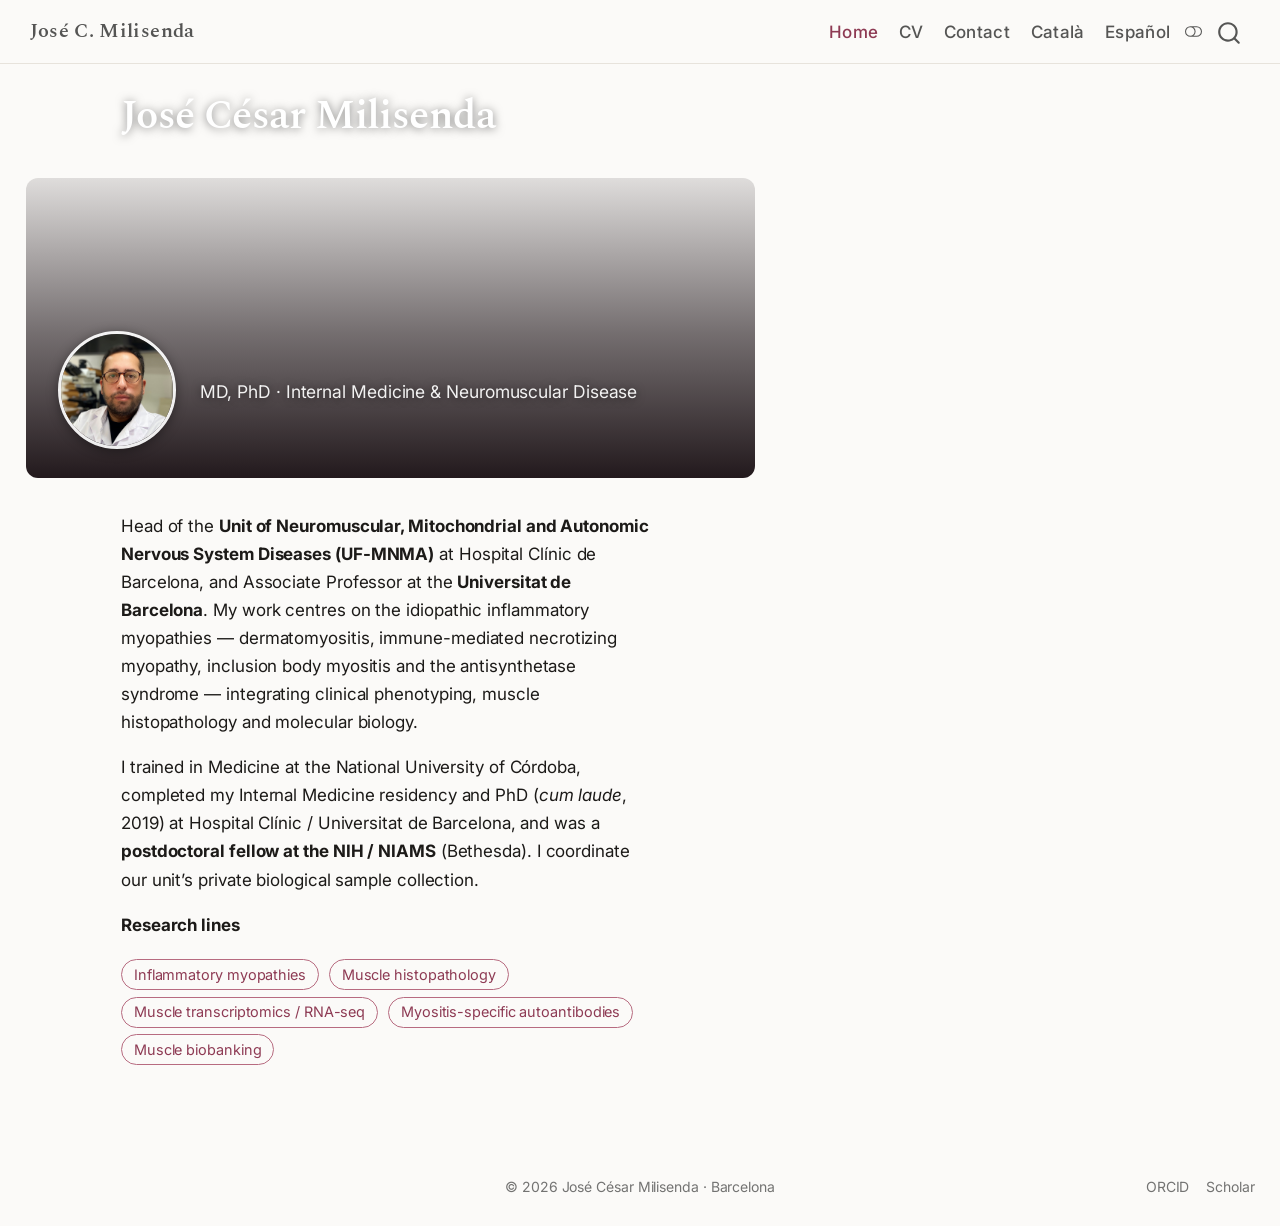
==== commit 83d802cd: "deploy: 3f767a809aa1e7590cb5762220b13f7d68696ce8" ====
--- a/index.html
+++ b/index.html
@@ -292,29 +292,35 @@
 <!-- margin-sidebar -->
     
 <!-- main -->
-<main class="content page-columns page-full" id="quarto-document-content"><header id="title-block-header" class="quarto-title-block"><h1 class="title display-7" style="margin:0;">José César Milisenda</h1></header>
-
-
-
-
-
-<div style="display:flex;gap:2rem;align-items:center;flex-wrap:wrap;margin:1.5rem 0 0.5rem;">
-  <img src="assets/profile.png" class="hero-photo" alt="José César Milisenda">
-  <div>
-    
-    <div class="hero-role">MD, PhD · Internal Medicine &amp; Neuromuscular Disease</div>
+<main class="content page-columns page-full" id="quarto-document-content"><header id="title-block-header" class="quarto-title-block"><h1 class="masthead-name title display-7">José César Milisenda</h1></header>
+
+
+
+
+
+<style>
+.masthead{position:relative;border-radius:12px;overflow:hidden;margin:1.3rem 0 2rem;min-height:300px;display:flex;align-items:flex-end;background-size:cover;background-position:center 42%;}
+.masthead-inner{display:flex;align-items:center;gap:1.4rem;padding:1.7rem 1.9rem;width:100%;}
+.masthead-photo{width:118px;height:118px;border-radius:50%;object-fit:cover;border:3px solid rgba(255,255,255,.92);box-shadow:0 2px 12px rgba(0,0,0,.4);flex:0 0 auto;}
+.masthead-name{font-family:"Spectral",serif;color:#fff;font-weight:600;font-size:2.35rem;line-height:1.05;margin:0;text-shadow:0 1px 10px rgba(0,0,0,.5);}
+.masthead-role{color:rgba(255,255,255,.93);font-size:1.03rem;margin-top:.3rem;text-shadow:0 1px 8px rgba(0,0,0,.55);}
+@media (max-width:620px){.masthead{min-height:340px;}.masthead-inner{flex-direction:column;align-items:flex-start;gap:1rem;}.masthead-name{font-size:1.85rem;}}
+</style>
+<div class="column-page">
+<div class="masthead" style="background-image: linear-gradient(to top, rgba(18,8,12,.93) 0%, rgba(18,8,12,.58) 48%, rgba(18,8,12,.12) 100%), url('assets/histology.jpg');">
+  <div class="masthead-inner">
+    <img class="masthead-photo" src="assets/profile.png" alt="José César Milisenda">
+    <div>
+      
+      <div class="masthead-role">MD, PhD · Internal Medicine &amp; Neuromuscular Disease</div>
+    </div>
   </div>
+</div>
 </div>
 <p>Head of the <strong>Unit of Neuromuscular, Mitochondrial and Autonomic Nervous System Diseases (UF-MNMA)</strong> at Hospital Clínic de Barcelona, and Associate Professor at the <strong>Universitat de Barcelona</strong>. My work centres on the idiopathic inflammatory myopathies — dermatomyositis, immune-mediated necrotizing myopathy, inclusion body myositis and the antisynthetase syndrome — integrating clinical phenotyping, muscle histopathology and molecular biology.</p>
 <p>I trained in Medicine at the National University of Córdoba, completed my Internal Medicine residency and PhD (<em>cum laude</em>, 2019) at Hospital Clínic / Universitat de Barcelona, and was a <strong>postdoctoral fellow at the NIH / NIAMS</strong> (Bethesda). I coordinate our unit’s private biological sample collection.</p>
 <p><strong>Research lines</strong></p>
 <p><span class="research-tag">Inflammatory myopathies</span> <span class="research-tag">Muscle histopathology</span> <span class="research-tag">Muscle transcriptomics / RNA-seq</span> <span class="research-tag">Myositis-specific autoantibodies</span> <span class="research-tag">Muscle biobanking</span></p>
-<div class="page-columns page-full">
-<figure style="margin:2.8rem 0 0.5rem;" class="figure page-columns page-full">
-  <img src="assets/histology.jpg" alt="Muscle histology" style="width:100%;border-radius:8px;box-shadow:0 1px 4px rgba(0,0,0,.18);display:block;" class="figure-img column-page">
-  <figcaption style="font-size:.85rem;color:#66625C;margin-top:.6rem;text-align:center;font-style:italic;">Muscle histology — from our biopsy collection</figcaption>
-</figure>
-</div>
 
 
 
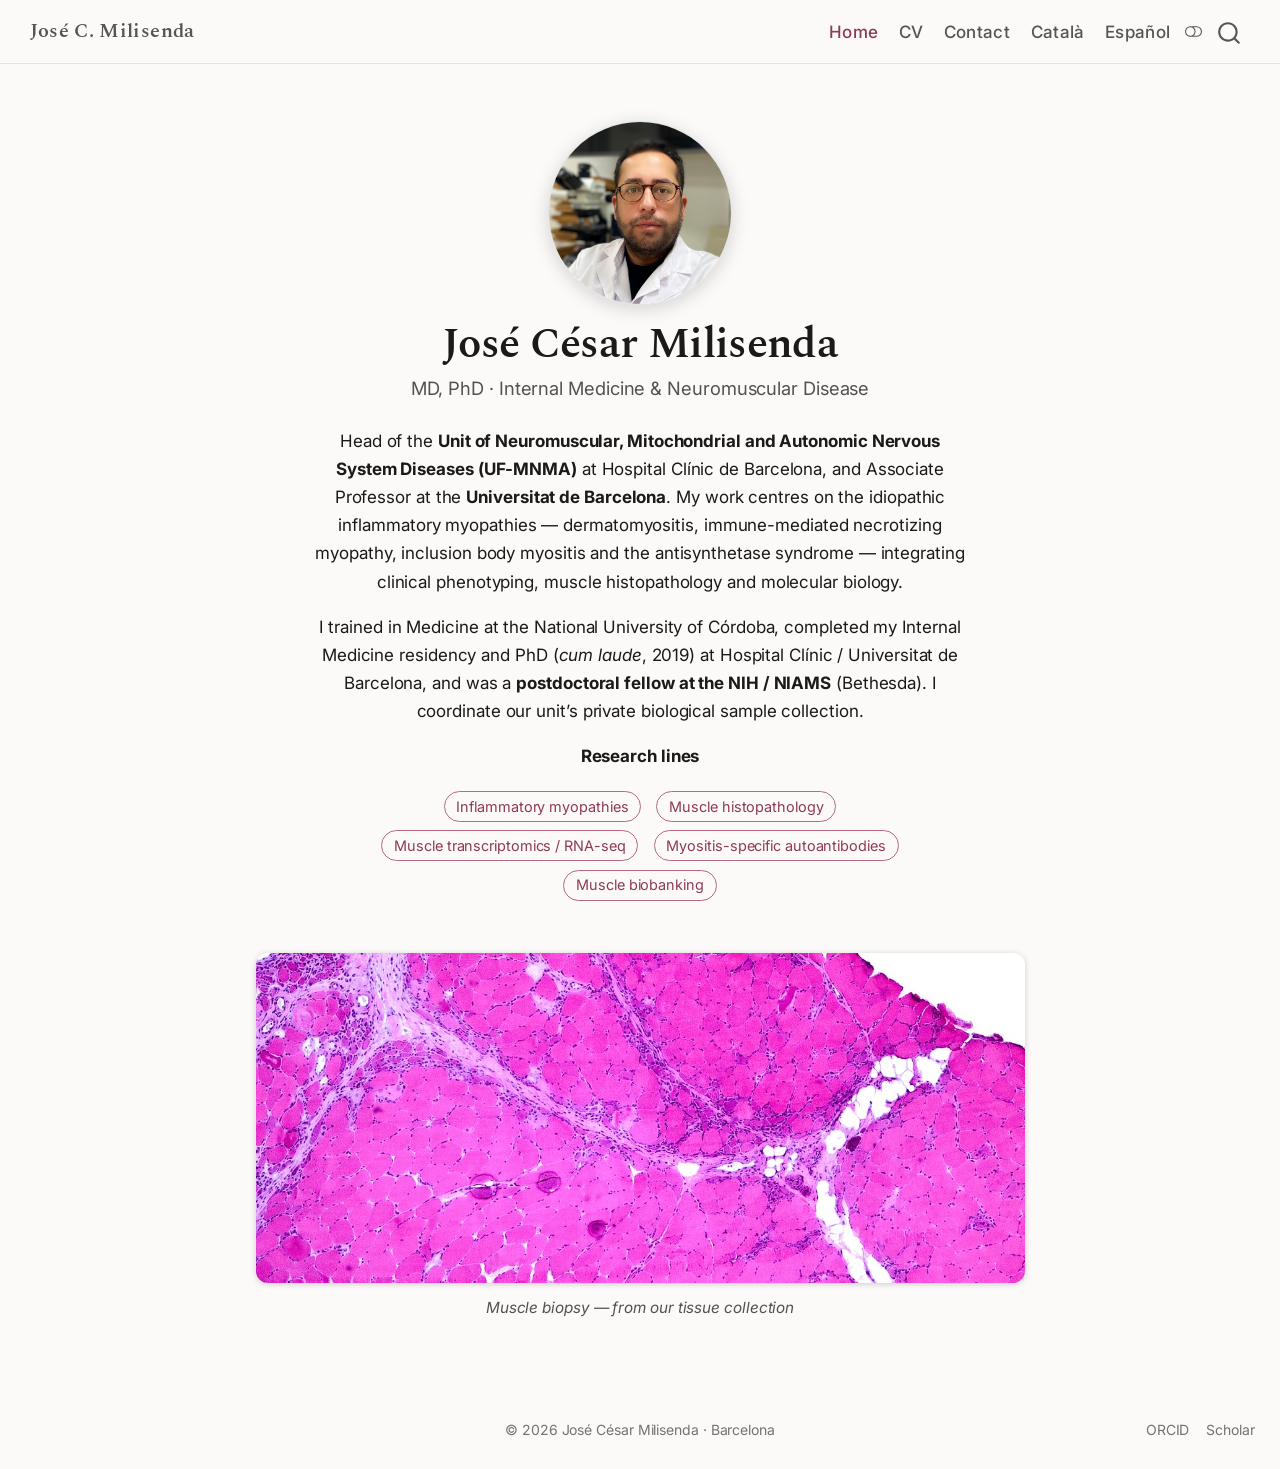
==== commit 211a92e3: "deploy: 42ab7f412124f46a5e93424e5c69726e4d273a11" ====
--- a/index.html
+++ b/index.html
@@ -79,7 +79,7 @@
 
 </head>
 
-<body class="nav-fixed fullcontent quarto-light"><script id="quarto-html-before-body" type="application/javascript">
+<body class="nav-fixed quarto-light"><script id="quarto-html-before-body" type="application/javascript">
     const toggleBodyColorMode = (bsSheetEl) => {
       const mode = bsSheetEl.getAttribute("data-mode");
       const bodyEl = window.document.querySelector("body");
@@ -287,40 +287,46 @@
     </nav>
 </header>
 <!-- content -->
-<div id="quarto-content" class="quarto-container page-columns page-rows-contents page-layout-article page-navbar">
+<div id="quarto-content" class="quarto-container page-columns page-rows-contents page-layout-full page-navbar">
 <!-- sidebar -->
 <!-- margin-sidebar -->
     
 <!-- main -->
-<main class="content page-columns page-full" id="quarto-document-content"><header id="title-block-header" class="quarto-title-block"><h1 class="masthead-name title display-7">José César Milisenda</h1></header>
+<main class="content column-page" id="quarto-document-content"><header id="title-block-header" class="quarto-title-block"></header>
 
 
 
 
 
 <style>
-.masthead{position:relative;border-radius:12px;overflow:hidden;margin:1.3rem 0 2rem;min-height:300px;display:flex;align-items:flex-end;background-size:cover;background-position:center 42%;}
-.masthead-inner{display:flex;align-items:center;gap:1.4rem;padding:1.7rem 1.9rem;width:100%;}
-.masthead-photo{width:118px;height:118px;border-radius:50%;object-fit:cover;border:3px solid rgba(255,255,255,.92);box-shadow:0 2px 12px rgba(0,0,0,.4);flex:0 0 auto;}
-.masthead-name{font-family:"Spectral",serif;color:#fff;font-weight:600;font-size:2.35rem;line-height:1.05;margin:0;text-shadow:0 1px 10px rgba(0,0,0,.5);}
-.masthead-role{color:rgba(255,255,255,.93);font-size:1.03rem;margin-top:.3rem;text-shadow:0 1px 8px rgba(0,0,0,.55);}
-@media (max-width:620px){.masthead{min-height:340px;}.masthead-inner{flex-direction:column;align-items:flex-start;gap:1rem;}.masthead-name{font-size:1.85rem;}}
+#quarto-content { max-width: 820px !important; margin-left: auto !important; margin-right: auto !important; }
+main#quarto-document-content { max-width: 100% !important; }
+.hero-center { text-align: center; margin-top: 1.6rem; margin-bottom: 1.4rem; }
+.hero-photo-lg { width: 184px; height: 184px; border-radius: 50%; object-fit: cover; border: 1px solid var(--bs-border-color, #E7E3DC); box-shadow: 0 4px 18px rgba(0,0,0,.16); }
+.hero-name { font-family: "Spectral", serif; font-weight: 600; font-size: 2.5rem; line-height: 1.1; margin: 1rem 0 0; }
+.hero-role2 { color: var(--bs-secondary-color, #66625C); font-size: 1.08rem; margin-top: .25rem; }
+.bio-center { text-align: center; max-width: 660px; margin: 0 auto; }
+.bio-center p { margin-bottom: 1rem; }
+.bio-center .research-tag { margin: .25rem .3rem; }
+.histo-feature { margin: 2.8rem 0 0.5rem; }
+.histo-img { display:block; width:100%; height:330px; object-fit:cover; object-position:center 45%; border-radius:12px; box-shadow:0 1px 6px rgba(0,0,0,.18); }
+.histo-feature figcaption { text-align: center; font-style: italic; color: var(--bs-secondary-color, #66625C); font-size: .9rem; margin-top: .7rem; }
 </style>
-<div class="column-page">
-<div class="masthead" style="background-image: linear-gradient(to top, rgba(18,8,12,.93) 0%, rgba(18,8,12,.58) 48%, rgba(18,8,12,.12) 100%), url('assets/histology.jpg');">
-  <div class="masthead-inner">
-    <img class="masthead-photo" src="assets/profile.png" alt="José César Milisenda">
-    <div>
-      
-      <div class="masthead-role">MD, PhD · Internal Medicine &amp; Neuromuscular Disease</div>
-    </div>
-  </div>
+<div class="hero-center">
+  <img class="hero-photo-lg" src="assets/profile.png" alt="José César Milisenda">
+  <h1 class="hero-name">José César Milisenda</h1>
+  <div class="hero-role2">MD, PhD · Internal Medicine &amp; Neuromuscular Disease</div>
 </div>
-</div>
+<div class="bio-center">
 <p>Head of the <strong>Unit of Neuromuscular, Mitochondrial and Autonomic Nervous System Diseases (UF-MNMA)</strong> at Hospital Clínic de Barcelona, and Associate Professor at the <strong>Universitat de Barcelona</strong>. My work centres on the idiopathic inflammatory myopathies — dermatomyositis, immune-mediated necrotizing myopathy, inclusion body myositis and the antisynthetase syndrome — integrating clinical phenotyping, muscle histopathology and molecular biology.</p>
 <p>I trained in Medicine at the National University of Córdoba, completed my Internal Medicine residency and PhD (<em>cum laude</em>, 2019) at Hospital Clínic / Universitat de Barcelona, and was a <strong>postdoctoral fellow at the NIH / NIAMS</strong> (Bethesda). I coordinate our unit’s private biological sample collection.</p>
 <p><strong>Research lines</strong></p>
 <p><span class="research-tag">Inflammatory myopathies</span> <span class="research-tag">Muscle histopathology</span> <span class="research-tag">Muscle transcriptomics / RNA-seq</span> <span class="research-tag">Myositis-specific autoantibodies</span> <span class="research-tag">Muscle biobanking</span></p>
+</div>
+<figure class="histo-feature figure">
+  <img class="histo-img figure-img" src="assets/histology.jpg" alt="Muscle biopsy histology">
+  <figcaption>Muscle biopsy — from our tissue collection</figcaption>
+</figure>
 
 
 
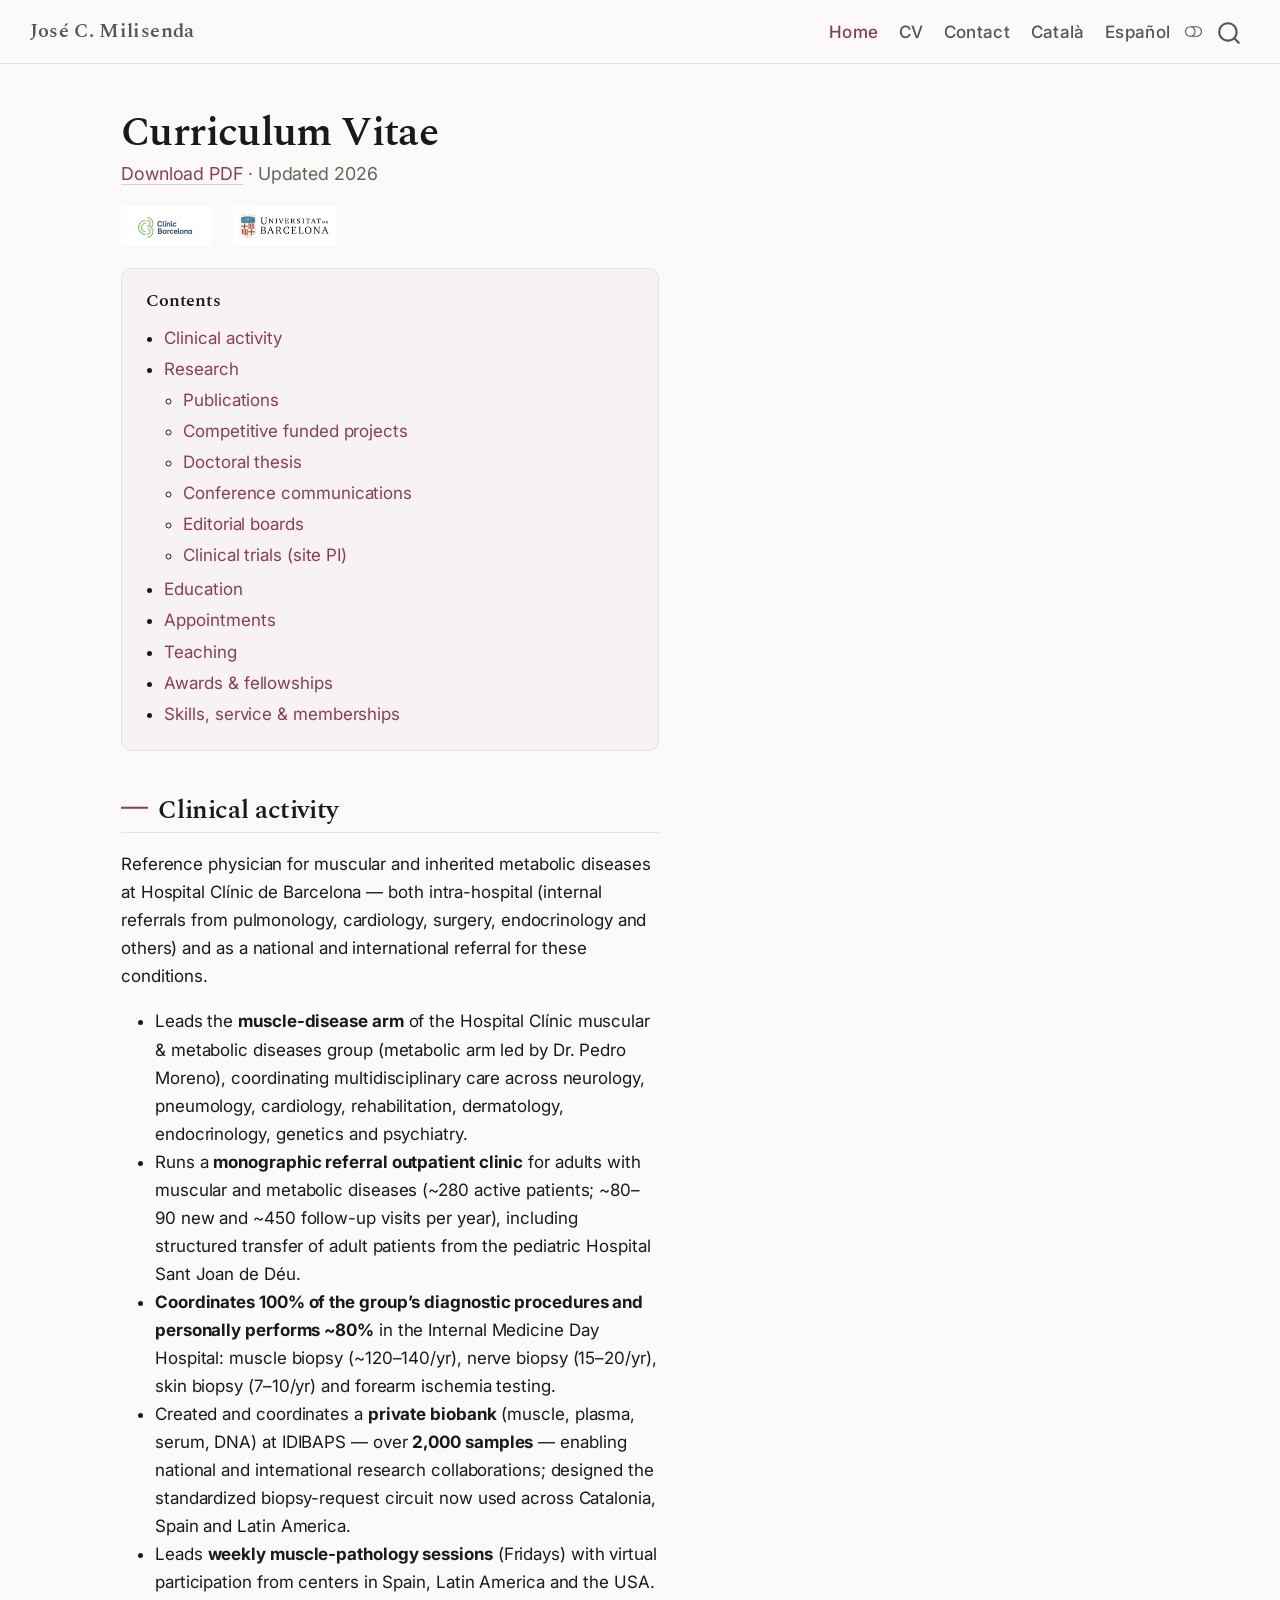
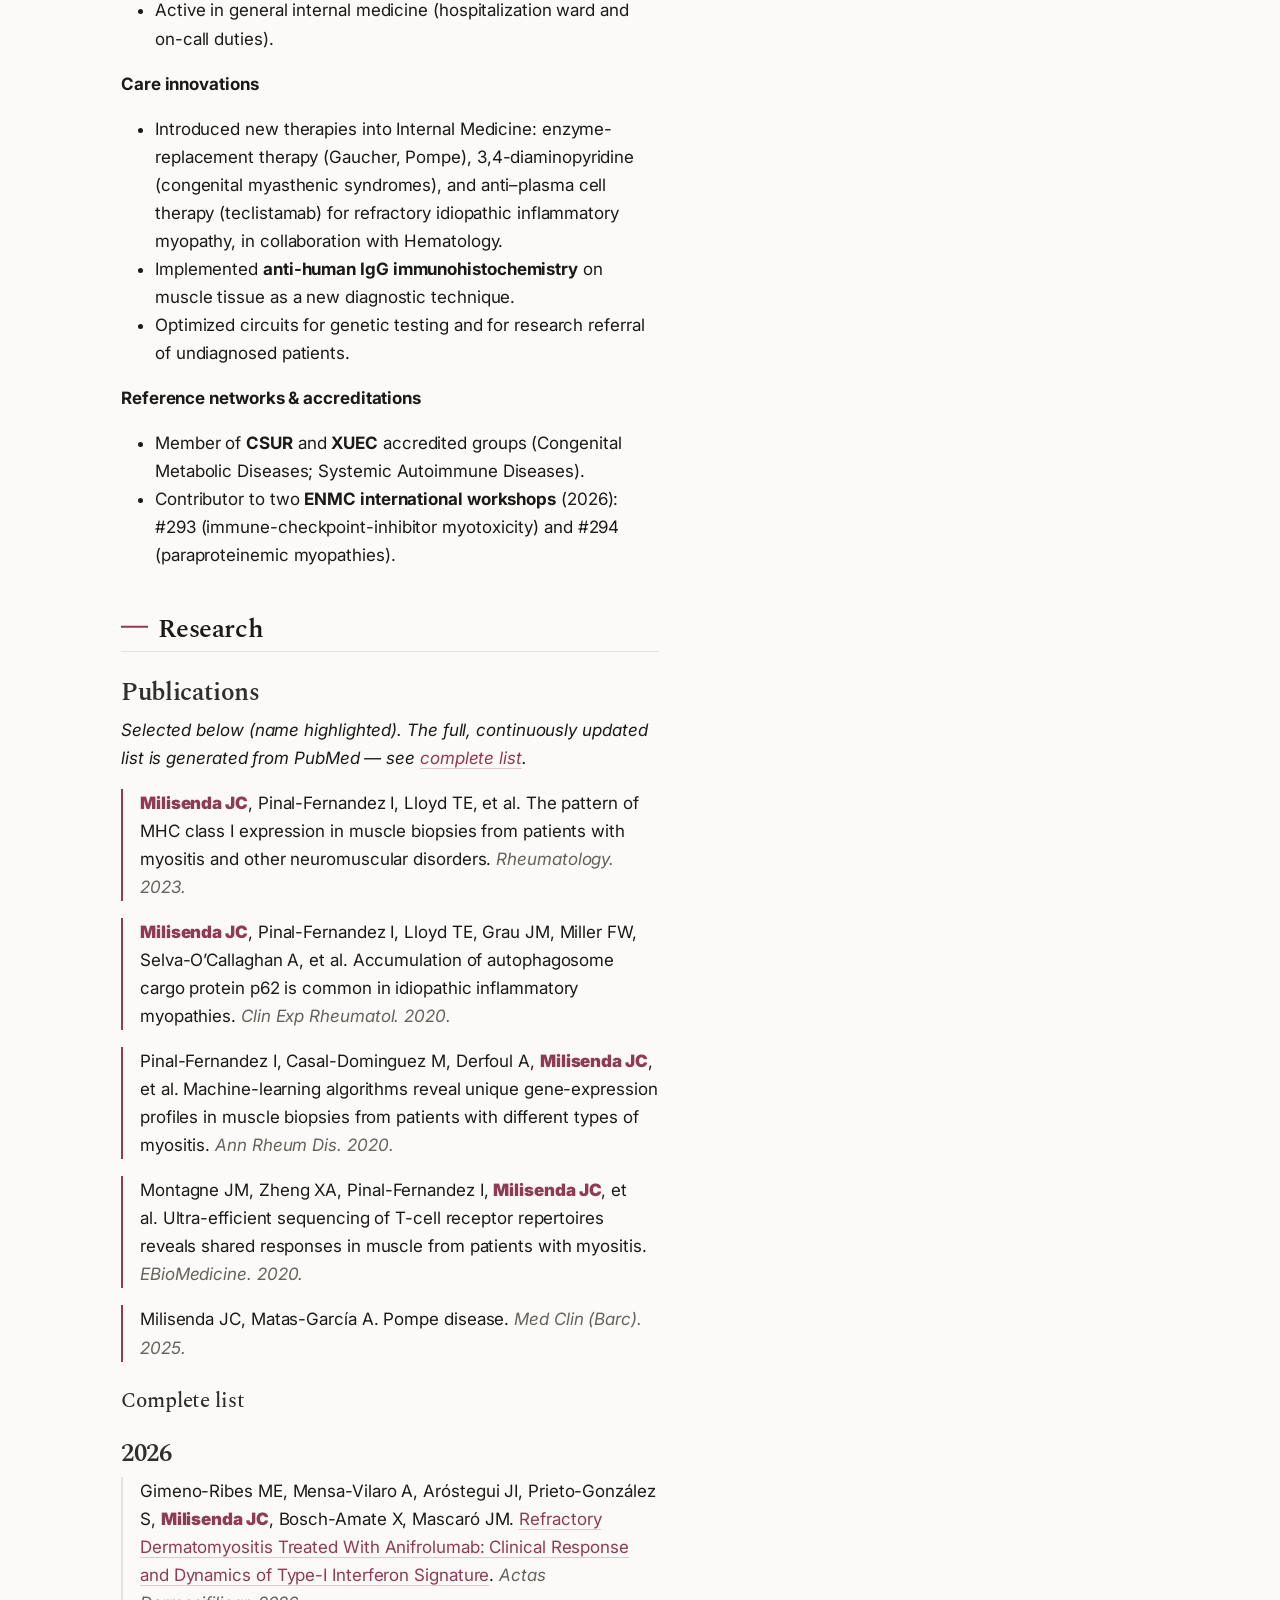
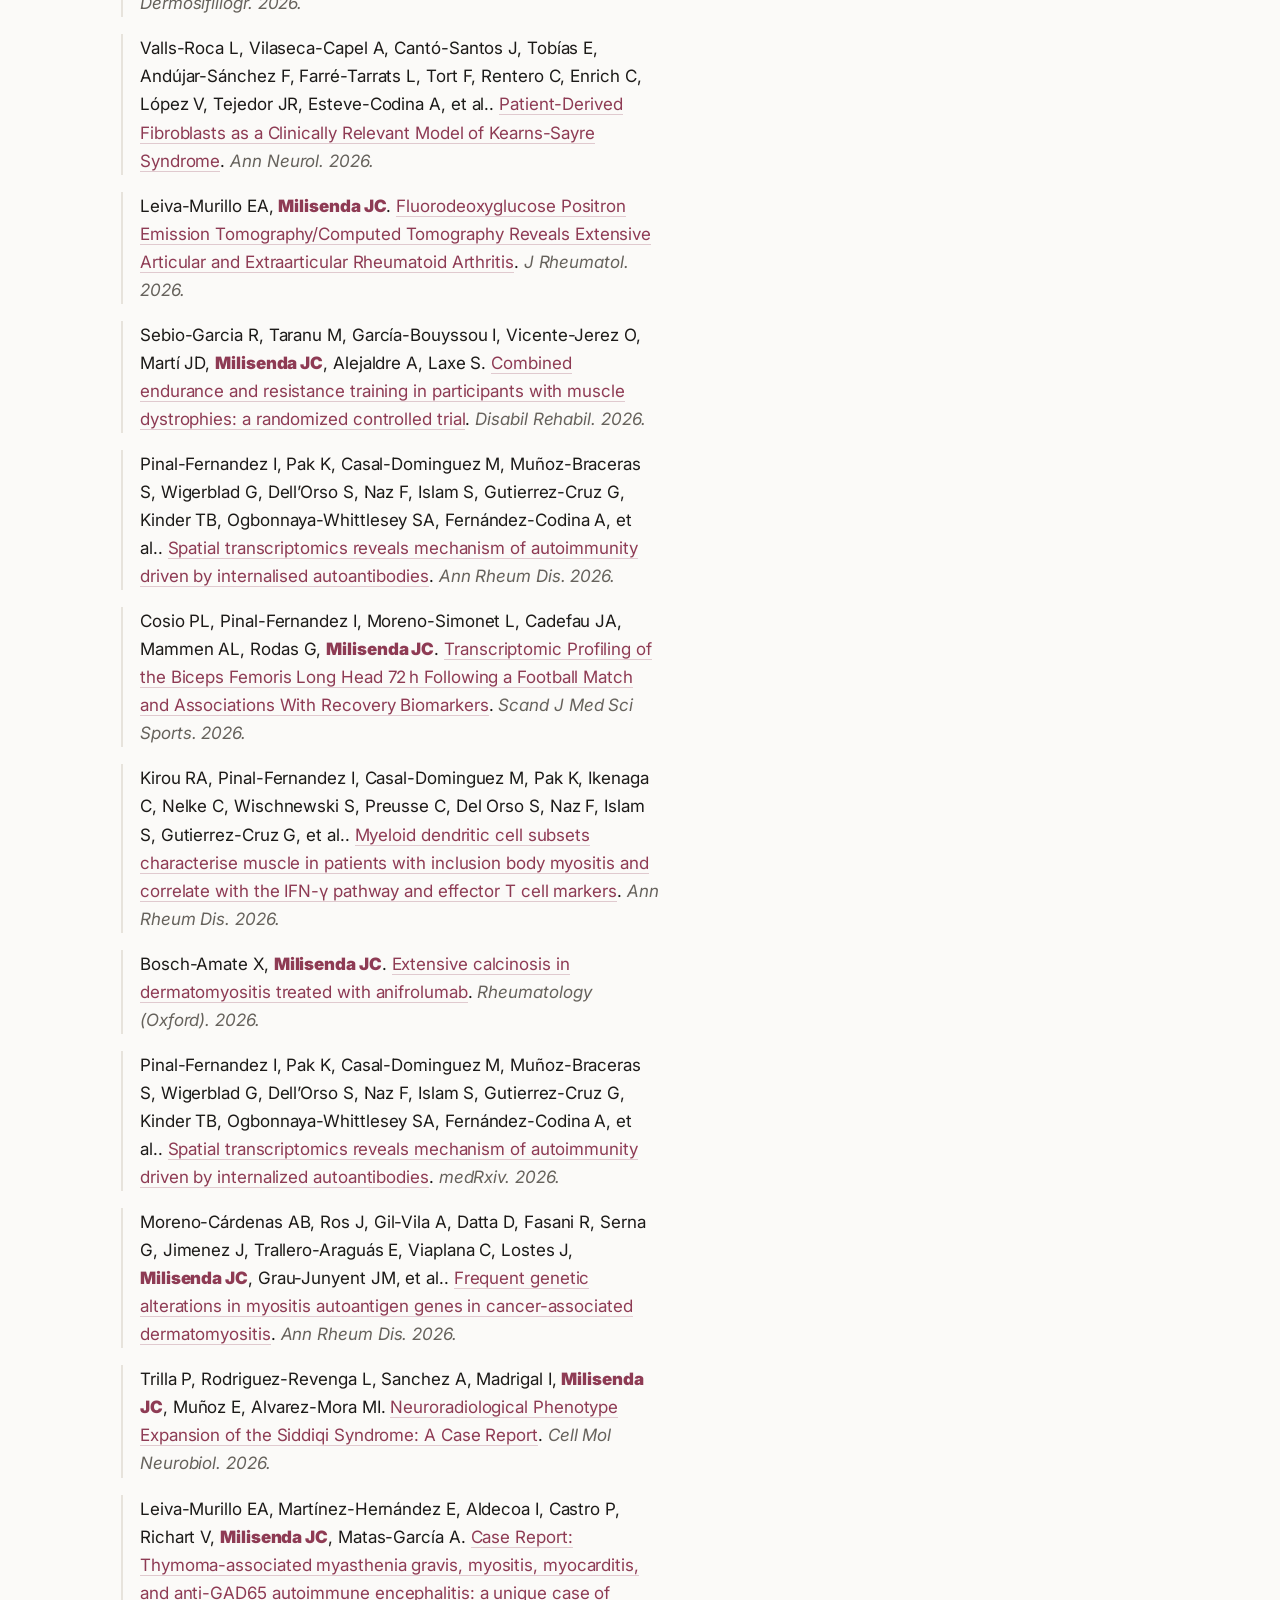
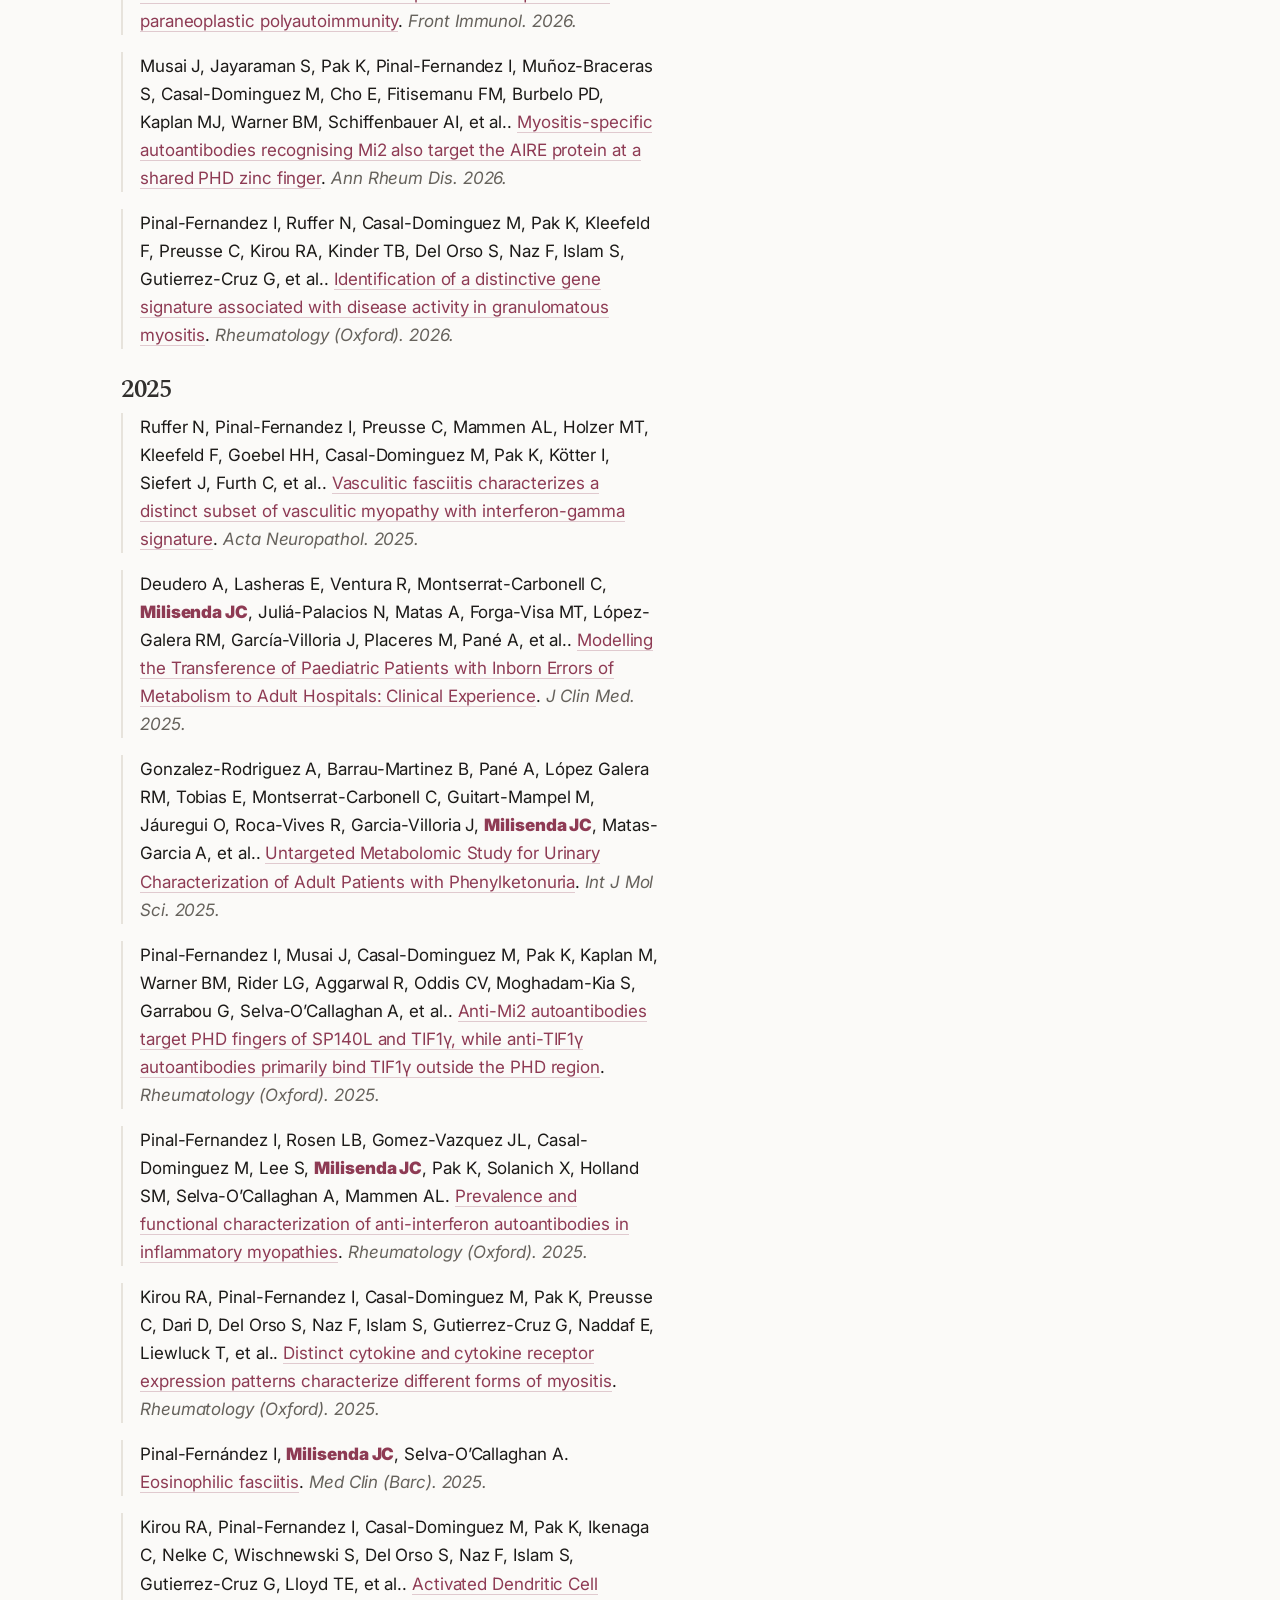
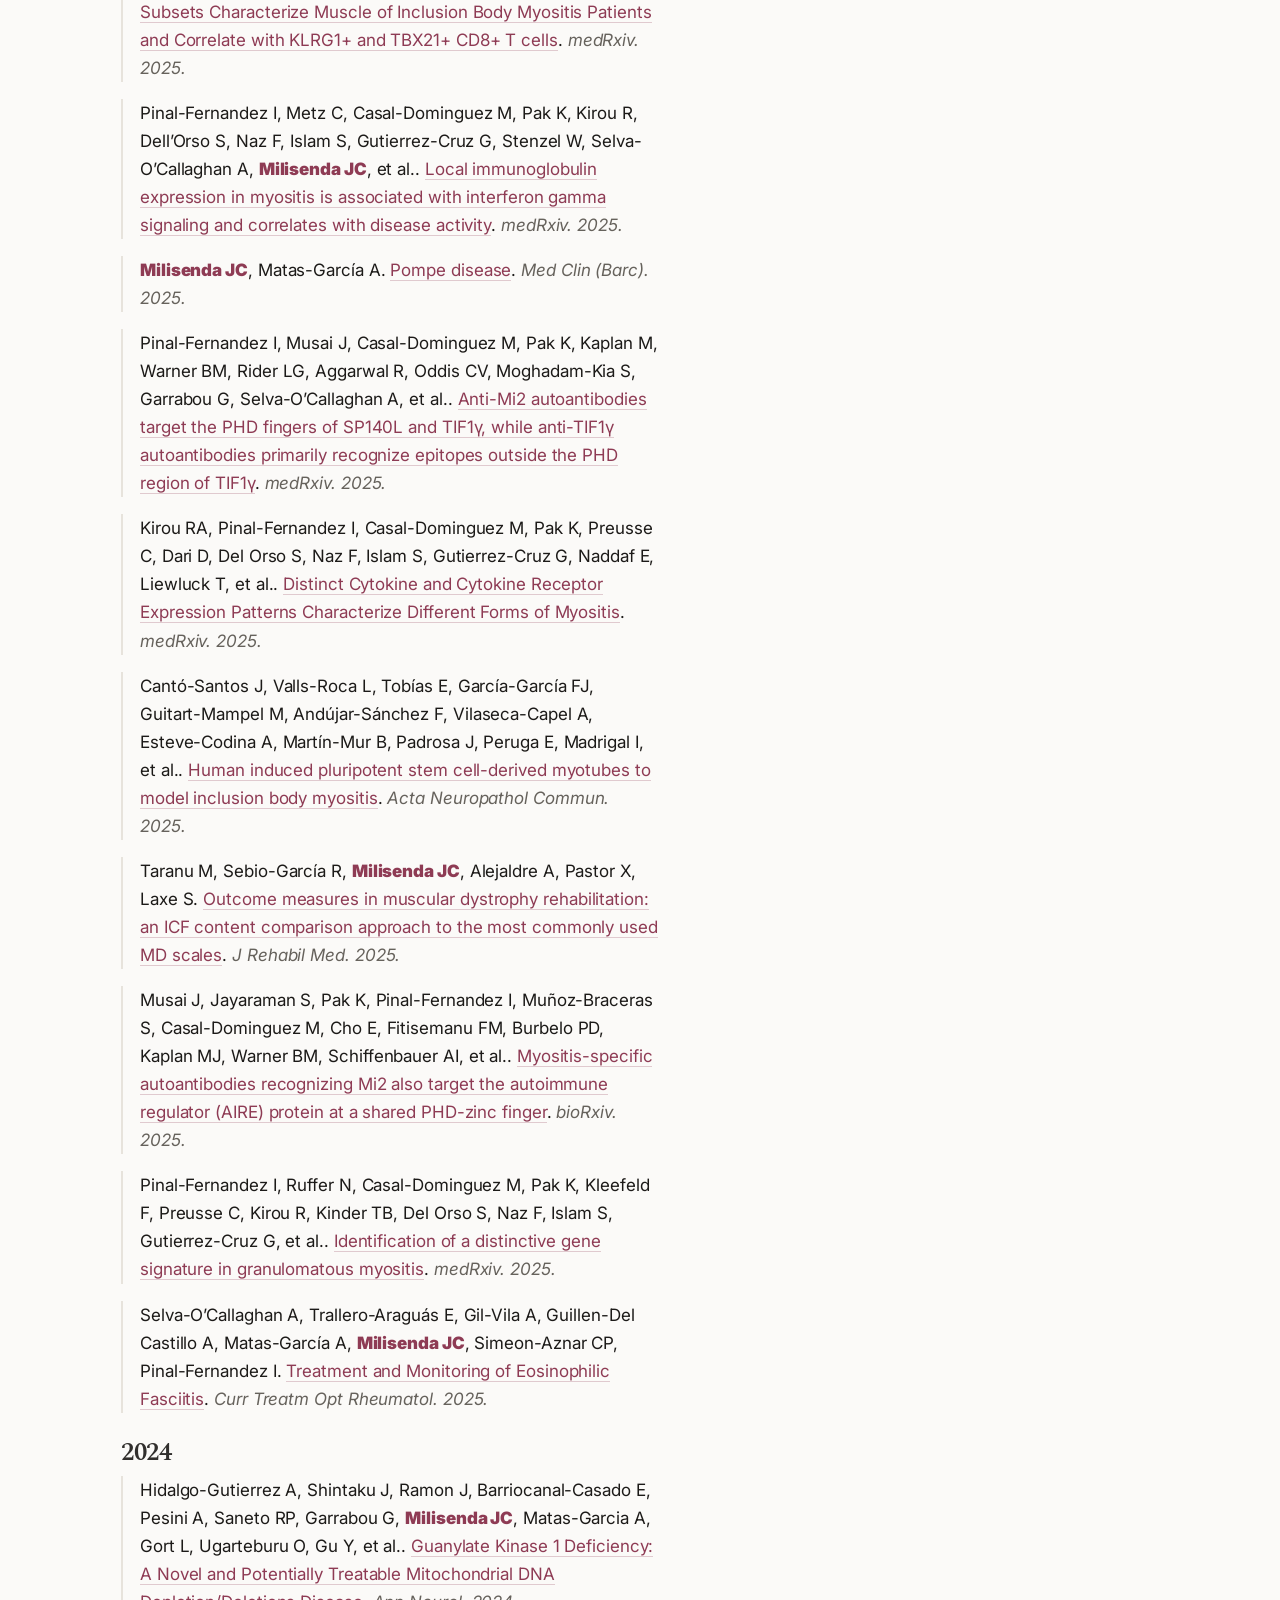
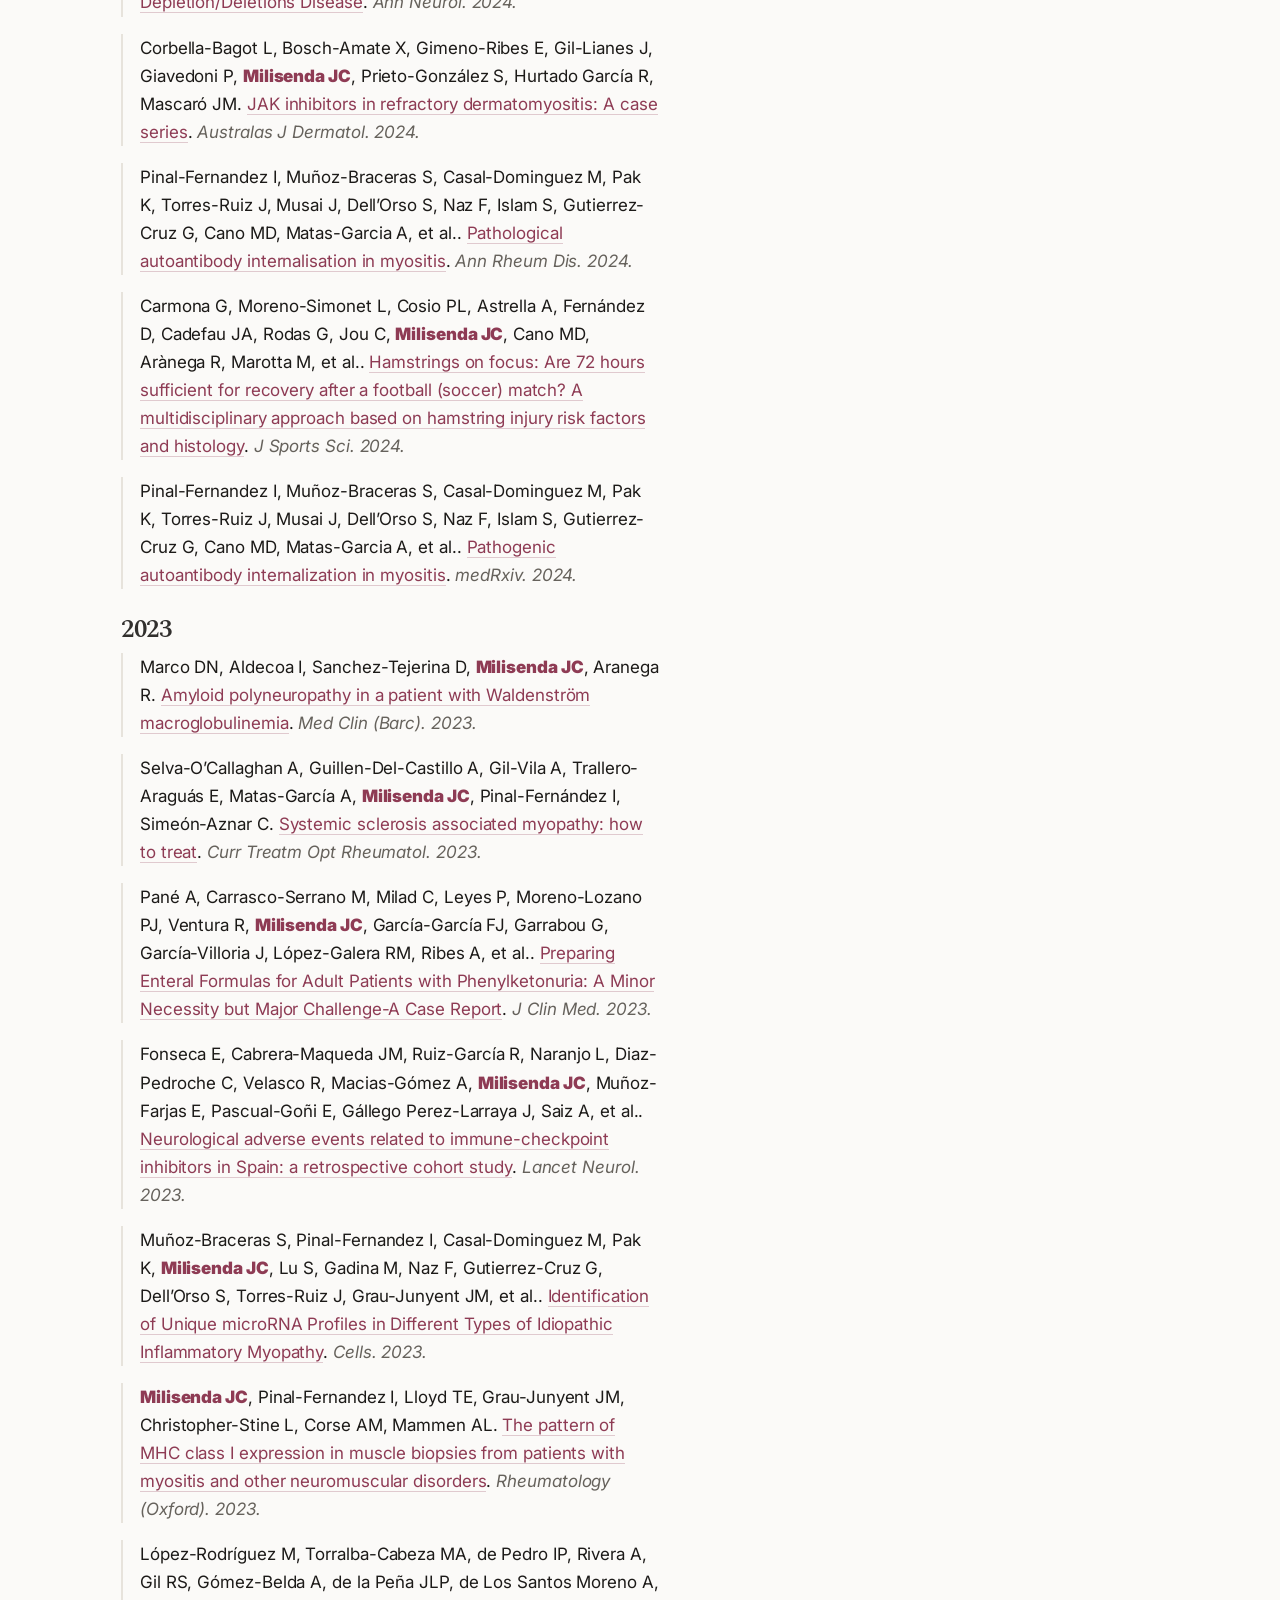
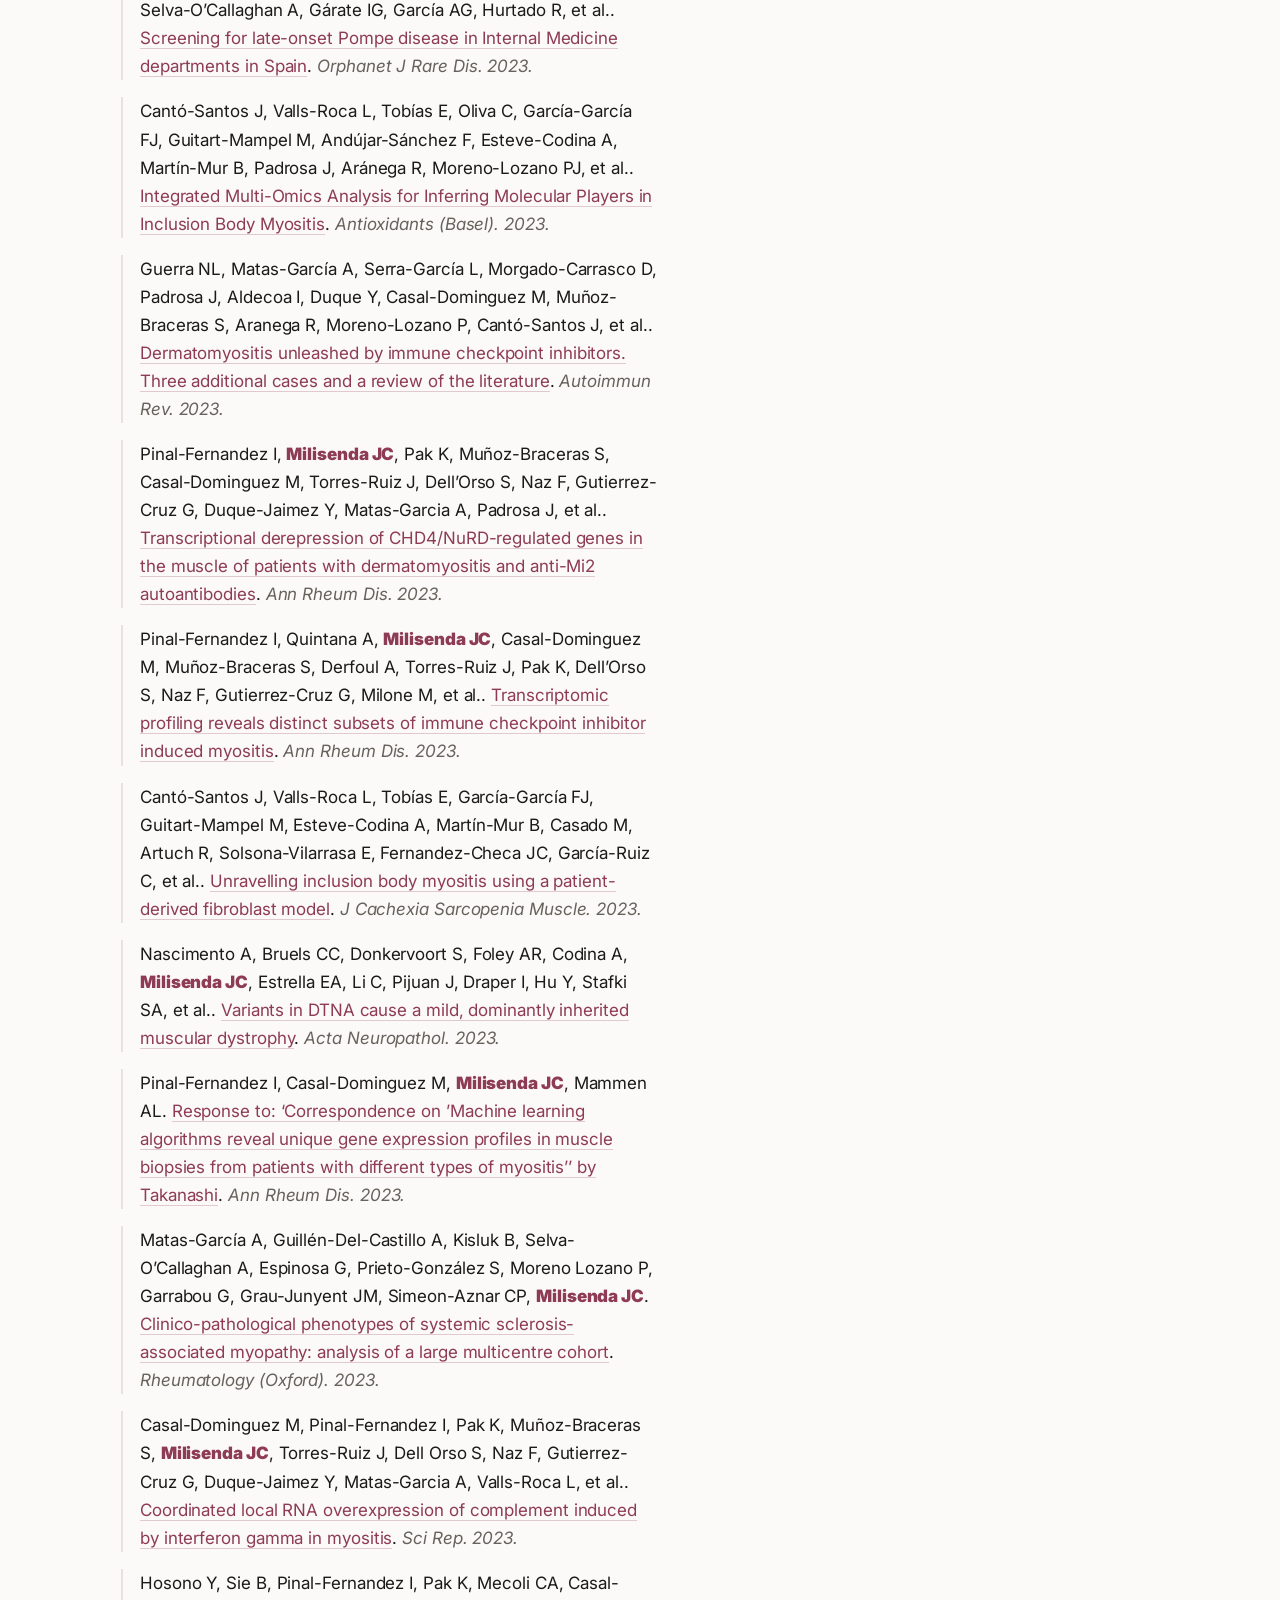
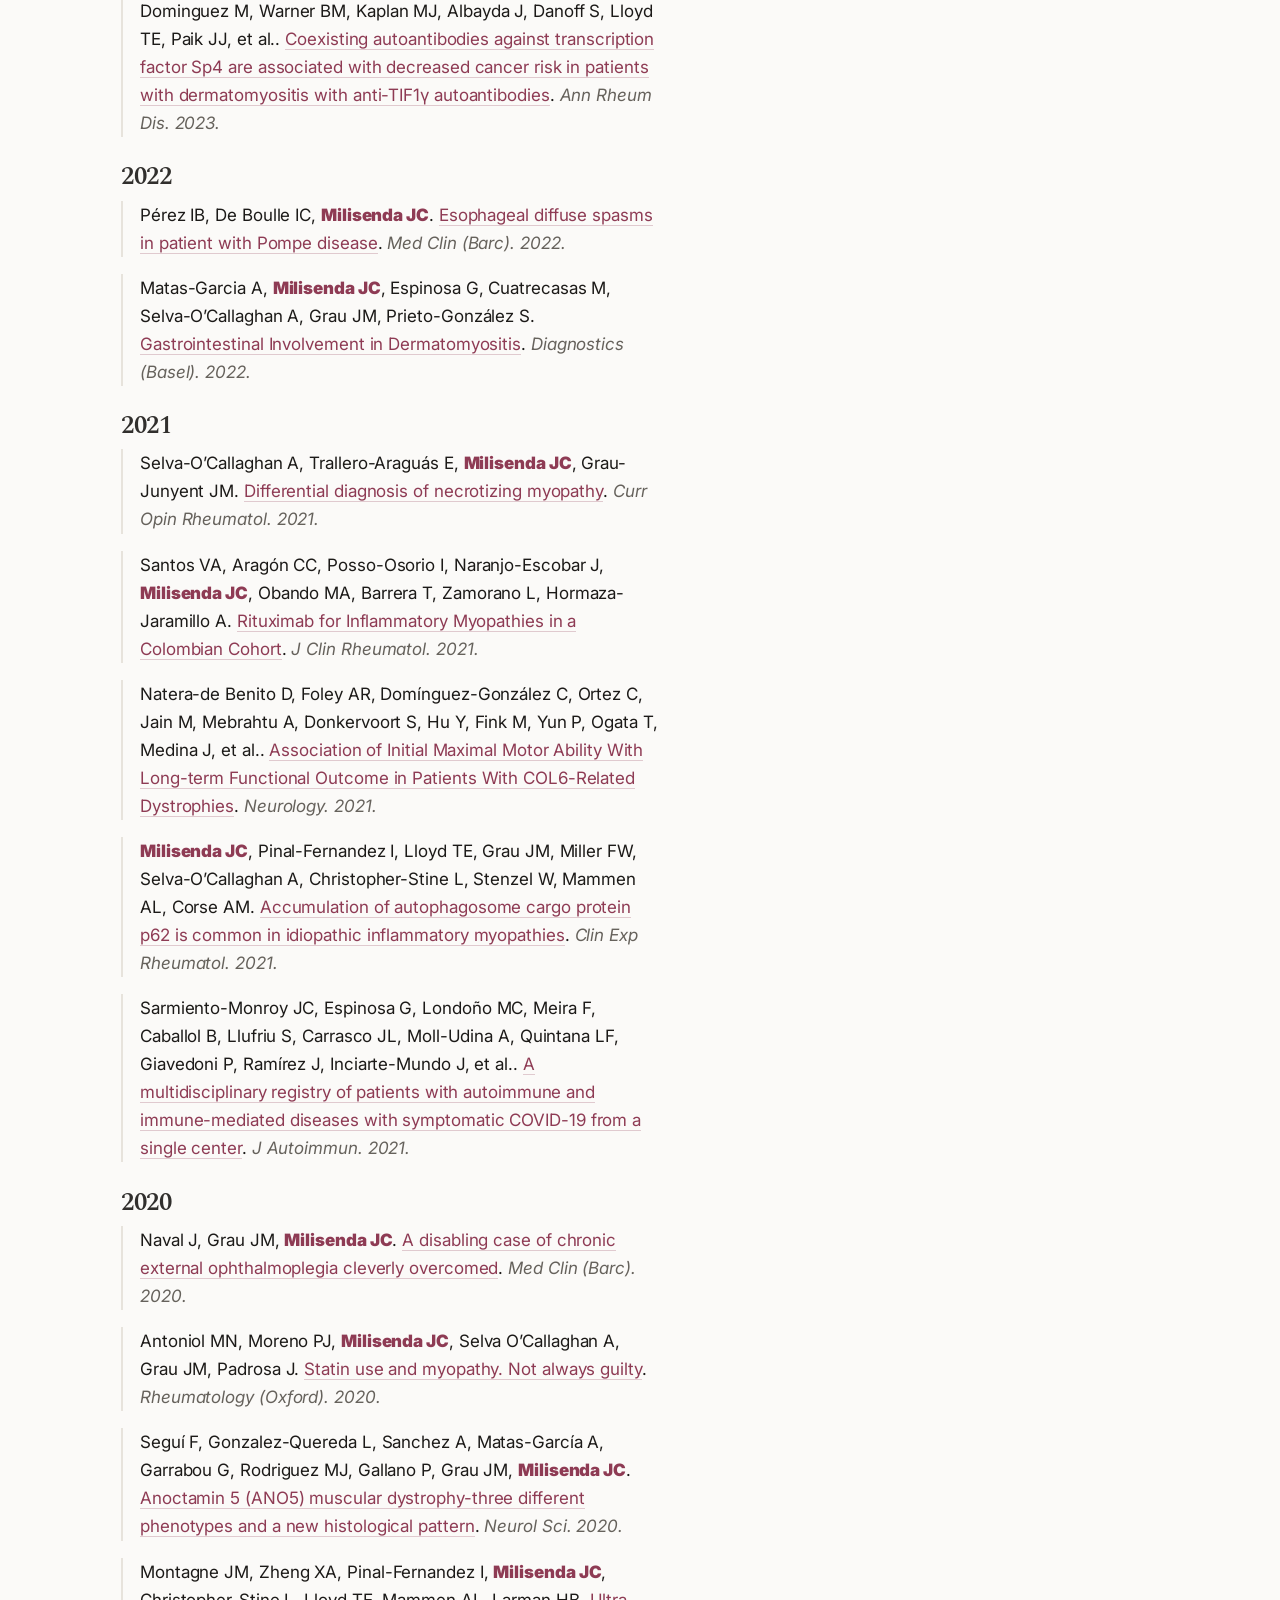
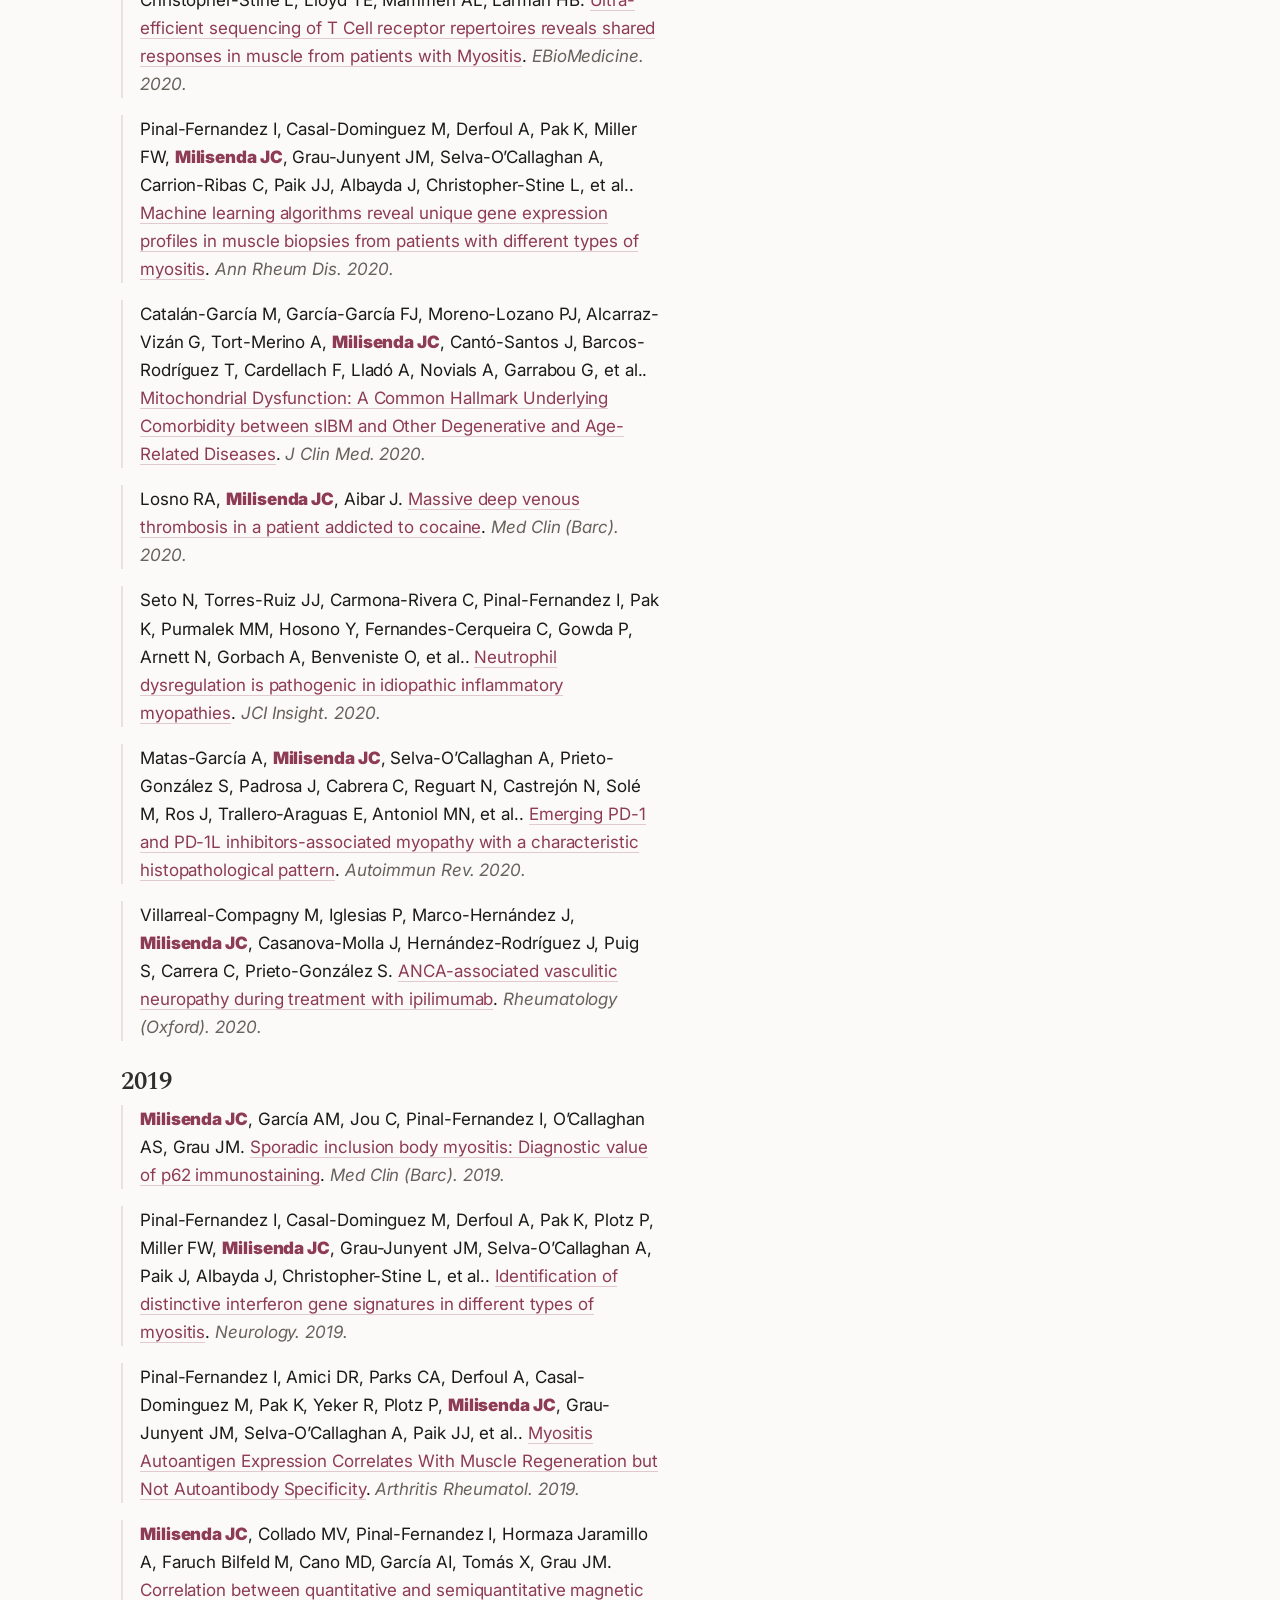
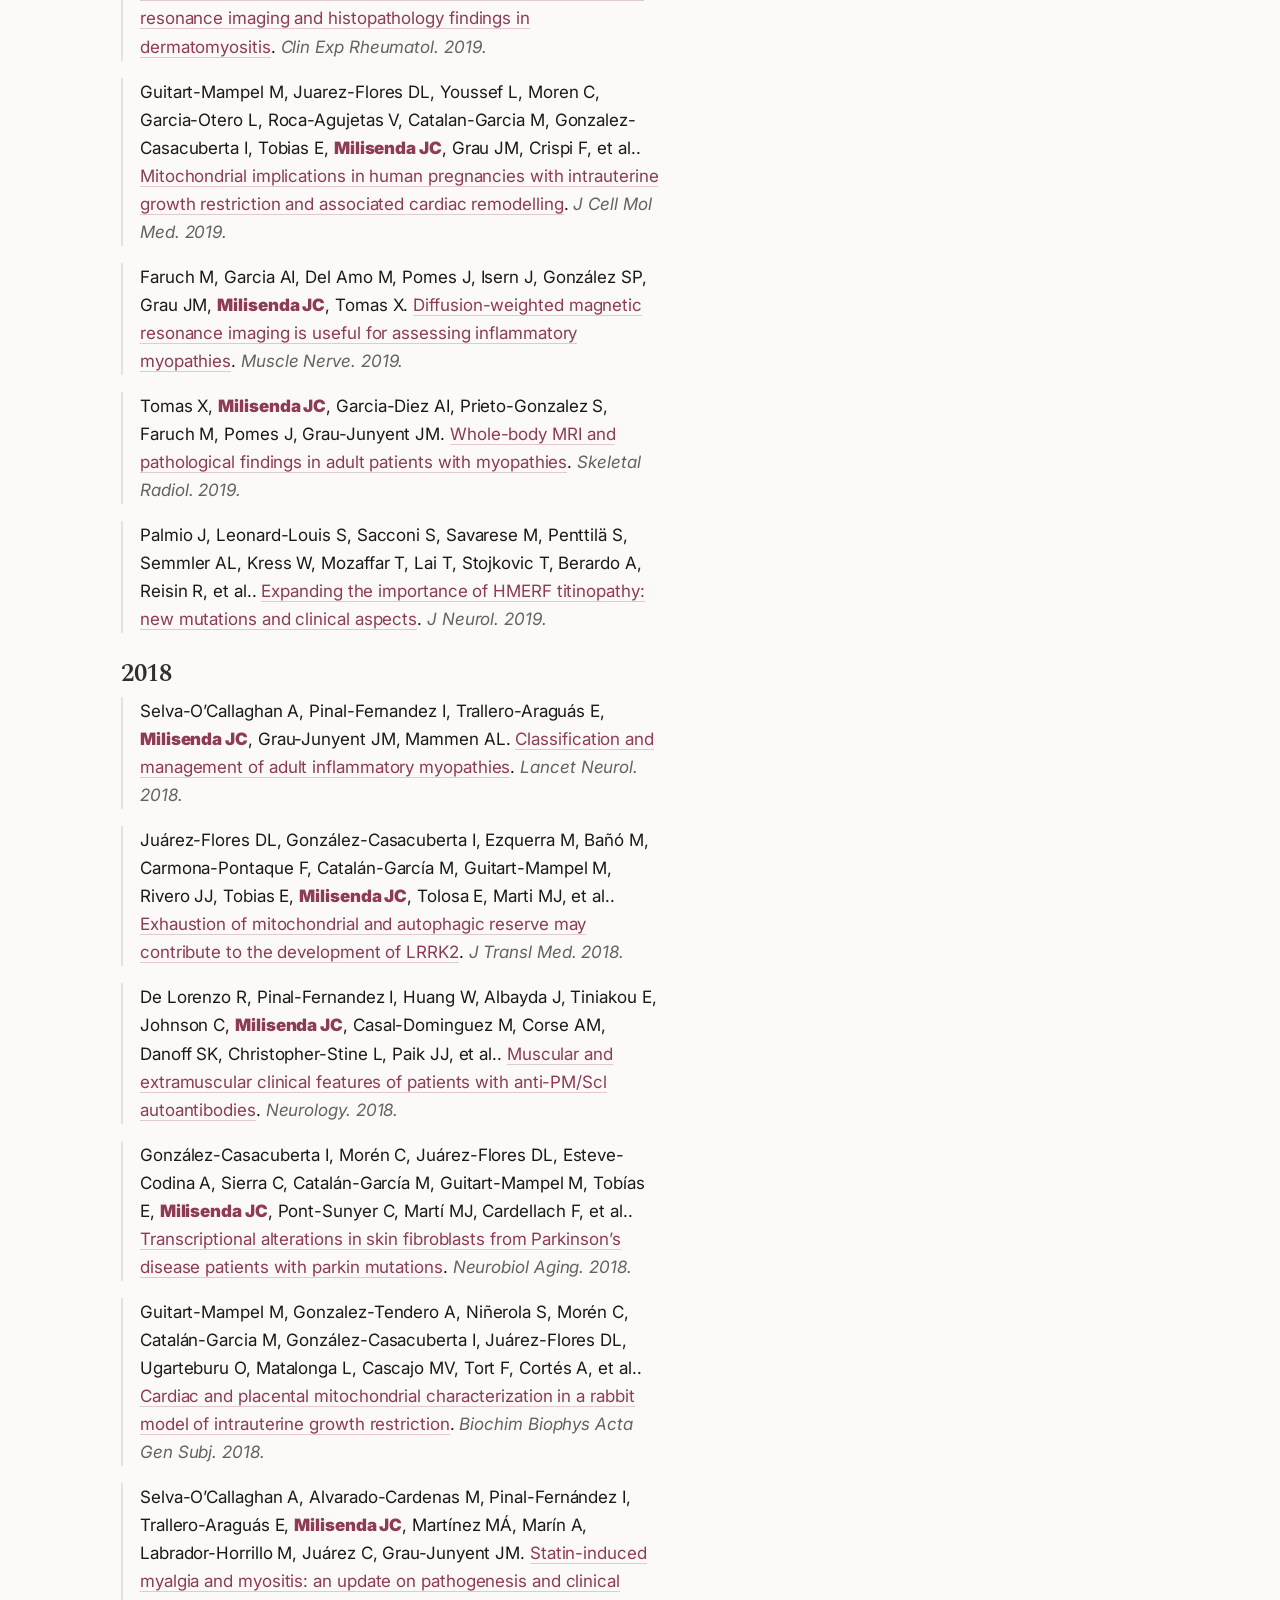
==== commit 5cfdd850: "deploy: a2b0e989d4d9a2b18fddce0f15ab0a5efe4531ad" ====
--- a/index.html
+++ b/index.html
@@ -2,20 +2,23 @@
 <html xmlns="http://www.w3.org/1999/xhtml" lang="en" xml:lang="en"><head>
 
 <meta charset="utf-8">
-<meta name="generator" content="quarto-1.9.38">
+<meta name="generator" content="quarto-1.10.19">
 
 <meta name="viewport" content="width=device-width, initial-scale=1.0, user-scalable=yes">
 
 
-<title>José C. Milisenda</title>
+<title>CV — José C. Milisenda – José C. Milisenda</title>
 <style>
 /* Default styles provided by pandoc.
 ** See https://pandoc.org/MANUAL.html#variables-for-html for config info.
 */
-code{white-space: pre-wrap;}
 span.smallcaps{font-variant: small-caps;}
-div.columns{display: flex; gap: min(4vw, 1.5em);}
-div.column{flex: auto; overflow-x: auto;}
+div.columns{display: flex; gap: 1.5em;}
+div.column{flex: auto;}
+@media screen {
+div.columns{gap: min(4vw, 1.5em);}
+div.column{overflow-x: auto;}
+}
 div.hanging-indent{margin-left: 1.5em; text-indent: -1.5em;}
 ul.task-list{list-style: none;}
 ul.task-list li input[type="checkbox"] {
@@ -39,14 +42,14 @@
 <script src="site_libs/quarto-html/tippy.umd.min.js"></script>
 <script src="site_libs/quarto-html/anchor.min.js"></script>
 <link href="site_libs/quarto-html/tippy.css" rel="stylesheet">
-<link href="site_libs/quarto-html/quarto-syntax-highlighting-15634bcf2e68342d4ad2dfa704d543f6.css" rel="stylesheet" class="quarto-color-scheme" id="quarto-text-highlighting-styles">
-<link href="site_libs/quarto-html/quarto-syntax-highlighting-dark-0a6b7249c26820e032cb0bd839ff02b1.css" rel="stylesheet" class="quarto-color-scheme quarto-color-alternate" id="quarto-text-highlighting-styles">
-<link href="site_libs/quarto-html/quarto-syntax-highlighting-15634bcf2e68342d4ad2dfa704d543f6.css" rel="stylesheet" class="quarto-color-scheme-extra" id="quarto-text-highlighting-styles">
+<link href="site_libs/quarto-html/quarto-syntax-highlighting-bf27225e3a48a9273f3daa8f8e829971.css" rel="stylesheet" class="quarto-color-scheme" id="quarto-text-highlighting-styles">
+<link href="site_libs/quarto-html/quarto-syntax-highlighting-dark-b626d73c4c936ccc3cb08be7d45d1df6.css" rel="stylesheet" class="quarto-color-scheme quarto-color-alternate" id="quarto-text-highlighting-styles">
+<link href="site_libs/quarto-html/quarto-syntax-highlighting-bf27225e3a48a9273f3daa8f8e829971.css" rel="stylesheet" class="quarto-color-scheme-extra" id="quarto-text-highlighting-styles">
 <script src="site_libs/bootstrap/bootstrap.min.js"></script>
 <link href="site_libs/bootstrap/bootstrap-icons.css" rel="stylesheet">
-<link href="site_libs/bootstrap/bootstrap-d3718949c71b8081f6cf5391a30ebec3.min.css" rel="stylesheet" append-hash="true" class="quarto-color-scheme" id="quarto-bootstrap" data-mode="light">
-<link href="site_libs/bootstrap/bootstrap-dark-d75abf9c8a557187075289bd68200ec3.min.css" rel="stylesheet" append-hash="true" class="quarto-color-scheme quarto-color-alternate" id="quarto-bootstrap" data-mode="dark">
-<link href="site_libs/bootstrap/bootstrap-d3718949c71b8081f6cf5391a30ebec3.min.css" rel="stylesheet" append-hash="true" class="quarto-color-scheme-extra" id="quarto-bootstrap" data-mode="light">
+<link href="site_libs/bootstrap/bootstrap-2e21522a3efc8a5845572d17bc2b5477.min.css" rel="stylesheet" append-hash="true" class="quarto-color-scheme" id="quarto-bootstrap" data-mode="light">
+<link href="site_libs/bootstrap/bootstrap-dark-857e42009d0a0572ac4532dc481f2949.min.css" rel="stylesheet" append-hash="true" class="quarto-color-scheme quarto-color-alternate" id="quarto-bootstrap" data-mode="dark">
+<link href="site_libs/bootstrap/bootstrap-2e21522a3efc8a5845572d17bc2b5477.min.css" rel="stylesheet" append-hash="true" class="quarto-color-scheme-extra" id="quarto-bootstrap" data-mode="light">
 <script id="quarto-search-options" type="application/json">{
   "location": "navbar",
   "copy-button": false,
@@ -79,7 +82,7 @@
 
 </head>
 
-<body class="nav-fixed quarto-light"><script id="quarto-html-before-body" type="application/javascript">
+<body class="nav-fixed fullcontent quarto-light"><script id="quarto-html-before-body" type="application/javascript">
     const toggleBodyColorMode = (bsSheetEl) => {
       const mode = bsSheetEl.getAttribute("data-mode");
       const bodyEl = window.document.querySelector("body");
@@ -287,48 +290,621 @@
     </nav>
 </header>
 <!-- content -->
-<div id="quarto-content" class="quarto-container page-columns page-rows-contents page-layout-full page-navbar">
+<div id="quarto-content" class="quarto-container page-columns page-rows-contents page-layout-article page-navbar">
 <!-- sidebar -->
 <!-- margin-sidebar -->
     
 <!-- main -->
-<main class="content column-page" id="quarto-document-content"><header id="title-block-header" class="quarto-title-block"></header>
+<main class="content" id="quarto-document-content"><header id="title-block-header" class="quarto-title-block"></header>
 
 
 
 
 
 <style>
-#quarto-content { max-width: 820px !important; margin-left: auto !important; margin-right: auto !important; }
-main#quarto-document-content { max-width: 100% !important; }
-.hero-center { text-align: center; margin-top: 1.6rem; margin-bottom: 1.4rem; }
-.hero-photo-lg { width: 184px; height: 184px; border-radius: 50%; object-fit: cover; border: 1px solid var(--bs-border-color, #E7E3DC); box-shadow: 0 4px 18px rgba(0,0,0,.16); }
-.hero-name { font-family: "Spectral", serif; font-weight: 600; font-size: 2.5rem; line-height: 1.1; margin: 1rem 0 0; }
-.hero-role2 { color: var(--bs-secondary-color, #66625C); font-size: 1.08rem; margin-top: .25rem; }
-.bio-center { text-align: center; max-width: 660px; margin: 0 auto; }
-.bio-center p { margin-bottom: 1rem; }
-.bio-center .research-tag { margin: .25rem .3rem; }
-.histo-feature { margin: 2.8rem 0 0.5rem; }
-.histo-img { display:block; width:100%; height:330px; object-fit:cover; object-position:center 45%; border-radius:12px; box-shadow:0 1px 6px rgba(0,0,0,.18); }
-.histo-feature figcaption { text-align: center; font-style: italic; color: var(--bs-secondary-color, #66625C); font-size: .9rem; margin-top: .7rem; }
+.cv-index { border: 1px solid var(--bs-border-color, #E7E3DC); border-radius: 10px; padding: 1rem 1.4rem 1.1rem; margin: 1.3rem 0 2.4rem; background: rgba(142,59,84,.035); }
+.cv-index p { margin: 0 0 .5rem; font-family: "Spectral", serif; font-weight: 600; font-size: 1.05rem; }
+.cv-index ul { margin: 0; padding-left: 1.1rem; }
+.cv-index ul ul { margin: .15rem 0 .35rem; }
+.cv-index li { margin: .18rem 0; }
+.cv-index a { border-bottom: none; }
+.cv-index a:hover { text-decoration: underline; }
+.cv-logos { display:flex; align-items:center; gap:22px; margin:.7rem 0 .2rem; }
+.cv-logos img { height:40px; width:auto; }
 </style>
-<div class="hero-center">
-  <img class="hero-photo-lg" src="assets/profile.png" alt="José César Milisenda">
-  <h1 class="hero-name">José César Milisenda</h1>
-  <div class="hero-role2">MD, PhD · Internal Medicine &amp; Neuromuscular Disease</div>
-</div>
-<div class="bio-center">
-<p>Head of the <strong>Unit of Neuromuscular, Mitochondrial and Autonomic Nervous System Diseases (UF-MNMA)</strong> at Hospital Clínic de Barcelona, and Associate Professor at the <strong>Universitat de Barcelona</strong>. My work centres on the idiopathic inflammatory myopathies — dermatomyositis, immune-mediated necrotizing myopathy, inclusion body myositis and the antisynthetase syndrome — integrating clinical phenotyping, muscle histopathology and molecular biology.</p>
-<p>I trained in Medicine at the National University of Córdoba, completed my Internal Medicine residency and PhD (<em>cum laude</em>, 2019) at Hospital Clínic / Universitat de Barcelona, and was a <strong>postdoctoral fellow at the NIH / NIAMS</strong> (Bethesda). I coordinate our unit’s private biological sample collection.</p>
-<p><strong>Research lines</strong></p>
-<p><span class="research-tag">Inflammatory myopathies</span> <span class="research-tag">Muscle histopathology</span> <span class="research-tag">Muscle transcriptomics / RNA-seq</span> <span class="research-tag">Myositis-specific autoantibodies</span> <span class="research-tag">Muscle biobanking</span></p>
-</div>
-<figure class="histo-feature figure">
-  <img class="histo-img figure-img" src="assets/histology.jpg" alt="Muscle biopsy histology">
-  <figcaption>Muscle biopsy — from our tissue collection</figcaption>
-</figure>
-
-
+<section id="curriculum-vitae" class="level1 title">
+<h1 class="title">Curriculum Vitae</h1>
+<p><span class="hero-role"><a href="assets/Milisenda_CV.pdf">Download PDF</a> · Updated 2026</span></p>
+<div class="cv-logos">
+  <img src="assets/logo-clinic.png" alt="Hospital Clínic de Barcelona">
+  <img src="assets/logo-ub.png" alt="Universitat de Barcelona">
+</div>
+<div class="cv-index">
+<p>Contents</p>
+<ul>
+<li><a href="#clinical-activity">Clinical activity</a></li>
+<li><a href="#research">Research</a>
+<ul>
+<li><a href="#publications">Publications</a></li>
+<li><a href="#projects">Competitive funded projects</a></li>
+<li><a href="#phd">Doctoral thesis</a></li>
+<li><a href="#communications">Conference communications</a></li>
+<li><a href="#editorial">Editorial boards</a></li>
+<li><a href="#trials">Clinical trials (site PI)</a></li>
+</ul></li>
+<li><a href="#education">Education</a></li>
+<li><a href="#appointments">Appointments</a></li>
+<li><a href="#teaching">Teaching</a></li>
+<li><a href="#awards">Awards &amp; fellowships</a></li>
+<li><a href="#skills">Skills, service &amp; memberships</a></li>
+</ul>
+</div>
+<section id="clinical-activity" class="level2">
+<h2 class="anchored" data-anchor-id="clinical-activity">Clinical activity</h2>
+<p>Reference physician for muscular and inherited metabolic diseases at Hospital Clínic de Barcelona — both intra-hospital (internal referrals from pulmonology, cardiology, surgery, endocrinology and others) and as a national and international referral for these conditions.</p>
+<ul>
+<li>Leads the <strong>muscle-disease arm</strong> of the Hospital Clínic muscular &amp; metabolic diseases group (metabolic arm led by Dr.&nbsp;Pedro Moreno), coordinating multidisciplinary care across neurology, pneumology, cardiology, rehabilitation, dermatology, endocrinology, genetics and psychiatry.</li>
+<li>Runs a <strong>monographic referral outpatient clinic</strong> for adults with muscular and metabolic diseases (~280 active patients; ~80–90 new and ~450 follow-up visits per year), including structured transfer of adult patients from the pediatric Hospital Sant Joan de Déu.</li>
+<li><strong>Coordinates 100% of the group’s diagnostic procedures and personally performs ~80%</strong> in the Internal Medicine Day Hospital: muscle biopsy (~120–140/yr), nerve biopsy (15–20/yr), skin biopsy (7–10/yr) and forearm ischemia testing.</li>
+<li>Created and coordinates a <strong>private biobank</strong> (muscle, plasma, serum, DNA) at IDIBAPS — over <strong>2,000 samples</strong> — enabling national and international research collaborations; designed the standardized biopsy-request circuit now used across Catalonia, Spain and Latin America.</li>
+<li>Leads <strong>weekly muscle-pathology sessions</strong> (Fridays) with virtual participation from centers in Spain, Latin America and the USA.</li>
+<li>Active in general internal medicine (hospitalization ward and on-call duties).</li>
+</ul>
+<p><strong>Care innovations</strong></p>
+<ul>
+<li>Introduced new therapies into Internal Medicine: enzyme-replacement therapy (Gaucher, Pompe), 3,4-diaminopyridine (congenital myasthenic syndromes), and anti–plasma cell therapy (teclistamab) for refractory idiopathic inflammatory myopathy, in collaboration with Hematology.</li>
+<li>Implemented <strong>anti-human IgG immunohistochemistry</strong> on muscle tissue as a new diagnostic technique.</li>
+<li>Optimized circuits for genetic testing and for research referral of undiagnosed patients.</li>
+</ul>
+<p><strong>Reference networks &amp; accreditations</strong></p>
+<ul>
+<li>Member of <strong>CSUR</strong> and <strong>XUEC</strong> accredited groups (Congenital Metabolic Diseases; Systemic Autoimmune Diseases).</li>
+<li>Contributor to two <strong>ENMC international workshops</strong> (2026): #293 (immune-checkpoint-inhibitor myotoxicity) and #294 (paraproteinemic myopathies).</li>
+</ul>
+</section>
+<section id="research" class="level2">
+<h2 class="anchored" data-anchor-id="research">Research</h2>
+<section id="publications" class="level3">
+<h3 class="anchored" data-anchor-id="publications">Publications</h3>
+<p><em>Selected below (name highlighted). The full, continuously updated list is generated from PubMed — see <a href="#complete-list">complete list</a>.</em></p>
+<div class="pub featured">
+<p><span class="me"><strong>Milisenda JC</strong></span>, Pinal-Fernandez I, Lloyd TE, et al.&nbsp;The pattern of MHC class I expression in muscle biopsies from patients with myositis and other neuromuscular disorders. <span class="venue"><em>Rheumatology</em>. 2023.</span></p>
+</div>
+<div class="pub featured">
+<p><span class="me"><strong>Milisenda JC</strong></span>, Pinal-Fernandez I, Lloyd TE, Grau JM, Miller FW, Selva-O’Callaghan A, et al.&nbsp;Accumulation of autophagosome cargo protein p62 is common in idiopathic inflammatory myopathies. <span class="venue"><em>Clin Exp Rheumatol</em>. 2020.</span></p>
+</div>
+<div class="pub featured">
+<p>Pinal-Fernandez I, Casal-Dominguez M, Derfoul A, <span class="me"><strong>Milisenda JC</strong></span>, et al.&nbsp;Machine-learning algorithms reveal unique gene-expression profiles in muscle biopsies from patients with different types of myositis. <span class="venue"><em>Ann Rheum Dis</em>. 2020.</span></p>
+</div>
+<div class="pub featured">
+<p>Montagne JM, Zheng XA, Pinal-Fernandez I, <span class="me"><strong>Milisenda JC</strong></span>, et al.&nbsp;Ultra-efficient sequencing of T-cell receptor repertoires reveals shared responses in muscle from patients with myositis. <span class="venue"><em>EBioMedicine</em>. 2020.</span></p>
+</div>
+<div class="pub featured">
+<p>Milisenda JC, Matas-García A. Pompe disease. <span class="venue"><em>Med Clin (Barc)</em>. 2025.</span></p>
+</div>
+<section id="complete-list" class="level4">
+<h4 class="anchored" data-anchor-id="complete-list">Complete list</h4>
+<!-- AUTO-GENERATED by scripts/fetch_pubs.py — do not edit by hand -->
+</section>
+</section>
+<section id="section" class="level3">
+<h3 class="anchored" data-anchor-id="section">2026</h3>
+<div class="pub">
+<p>Gimeno-Ribes ME, Mensa-Vilaro A, Aróstegui JI, Prieto-González S, <span class="me"><strong>Milisenda JC</strong></span>, Bosch-Amate X, Mascaró JM. <a href="https://pubmed.ncbi.nlm.nih.gov/42142842/">Refractory Dermatomyositis Treated With Anifrolumab: Clinical Response and Dynamics of Type-I Interferon Signature</a>. <span class="venue"><em>Actas Dermosifiliogr</em>. 2026.</span></p>
+</div>
+<div class="pub">
+<p>Valls-Roca L, Vilaseca-Capel A, Cantó-Santos J, Tobías E, Andújar-Sánchez F, Farré-Tarrats L, Tort F, Rentero C, Enrich C, López V, Tejedor JR, Esteve-Codina A, et al.. <a href="https://pubmed.ncbi.nlm.nih.gov/42753134/">Patient-Derived Fibroblasts as a Clinically Relevant Model of Kearns-Sayre Syndrome</a>. <span class="venue"><em>Ann Neurol</em>. 2026.</span></p>
+</div>
+<div class="pub">
+<p>Leiva-Murillo EA, <span class="me"><strong>Milisenda JC</strong></span>. <a href="https://pubmed.ncbi.nlm.nih.gov/42603720/">Fluorodeoxyglucose Positron Emission Tomography/Computed Tomography Reveals Extensive Articular and Extraarticular Rheumatoid Arthritis</a>. <span class="venue"><em>J Rheumatol</em>. 2026.</span></p>
+</div>
+<div class="pub">
+<p>Sebio-Garcia R, Taranu M, García-Bouyssou I, Vicente-Jerez O, Martí JD, <span class="me"><strong>Milisenda JC</strong></span>, Alejaldre A, Laxe S. <a href="https://pubmed.ncbi.nlm.nih.gov/41601322/">Combined endurance and resistance training in participants with muscle dystrophies: a randomized controlled trial</a>. <span class="venue"><em>Disabil Rehabil</em>. 2026.</span></p>
+</div>
+<div class="pub">
+<p>Pinal-Fernandez I, Pak K, Casal-Dominguez M, Muñoz-Braceras S, Wigerblad G, Dell’Orso S, Naz F, Islam S, Gutierrez-Cruz G, Kinder TB, Ogbonnaya-Whittlesey SA, Fernández-Codina A, et al.. <a href="https://pubmed.ncbi.nlm.nih.gov/42493309/">Spatial transcriptomics reveals mechanism of autoimmunity driven by internalised autoantibodies</a>. <span class="venue"><em>Ann Rheum Dis</em>. 2026.</span></p>
+</div>
+<div class="pub">
+<p>Cosio PL, Pinal-Fernandez I, Moreno-Simonet L, Cadefau JA, Mammen AL, Rodas G, <span class="me"><strong>Milisenda JC</strong></span>. <a href="https://pubmed.ncbi.nlm.nih.gov/42455516/">Transcriptomic Profiling of the Biceps Femoris Long Head 72 h Following a Football Match and Associations With Recovery Biomarkers</a>. <span class="venue"><em>Scand J Med Sci Sports</em>. 2026.</span></p>
+</div>
+<div class="pub">
+<p>Kirou RA, Pinal-Fernandez I, Casal-Dominguez M, Pak K, Ikenaga C, Nelke C, Wischnewski S, Preusse C, Del Orso S, Naz F, Islam S, Gutierrez-Cruz G, et al.. <a href="https://pubmed.ncbi.nlm.nih.gov/42091395/">Myeloid dendritic cell subsets characterise muscle in patients with inclusion body myositis and correlate with the IFN-γ pathway and effector T cell markers</a>. <span class="venue"><em>Ann Rheum Dis</em>. 2026.</span></p>
+</div>
+<div class="pub">
+<p>Bosch-Amate X, <span class="me"><strong>Milisenda JC</strong></span>. <a href="https://pubmed.ncbi.nlm.nih.gov/42246953/">Extensive calcinosis in dermatomyositis treated with anifrolumab</a>. <span class="venue"><em>Rheumatology (Oxford)</em>. 2026.</span></p>
+</div>
+<div class="pub">
+<p>Pinal-Fernandez I, Pak K, Casal-Dominguez M, Muñoz-Braceras S, Wigerblad G, Dell’Orso S, Naz F, Islam S, Gutierrez-Cruz G, Kinder TB, Ogbonnaya-Whittlesey SA, Fernández-Codina A, et al.. <a href="https://pubmed.ncbi.nlm.nih.gov/41757163/">Spatial transcriptomics reveals mechanism of autoimmunity driven by internalized autoantibodies</a>. <span class="venue"><em>medRxiv</em>. 2026.</span></p>
+</div>
+<div class="pub">
+<p>Moreno-Cárdenas AB, Ros J, Gil-Vila A, Datta D, Fasani R, Serna G, Jimenez J, Trallero-Araguás E, Viaplana C, Lostes J, <span class="me"><strong>Milisenda JC</strong></span>, Grau-Junyent JM, et al.. <a href="https://pubmed.ncbi.nlm.nih.gov/41290487/">Frequent genetic alterations in myositis autoantigen genes in cancer-associated dermatomyositis</a>. <span class="venue"><em>Ann Rheum Dis</em>. 2026.</span></p>
+</div>
+<div class="pub">
+<p>Trilla P, Rodriguez-Revenga L, Sanchez A, Madrigal I, <span class="me"><strong>Milisenda JC</strong></span>, Muñoz E, Alvarez-Mora MI. <a href="https://pubmed.ncbi.nlm.nih.gov/41758270/">Neuroradiological Phenotype Expansion of the Siddiqi Syndrome: A Case Report</a>. <span class="venue"><em>Cell Mol Neurobiol</em>. 2026.</span></p>
+</div>
+<div class="pub">
+<p>Leiva-Murillo EA, Martínez-Hernández E, Aldecoa I, Castro P, Richart V, <span class="me"><strong>Milisenda JC</strong></span>, Matas-García A. <a href="https://pubmed.ncbi.nlm.nih.gov/41743715/">Case Report: Thymoma-associated myasthenia gravis, myositis, myocarditis, and anti-GAD65 autoimmune encephalitis: a unique case of paraneoplastic polyautoimmunity</a>. <span class="venue"><em>Front Immunol</em>. 2026.</span></p>
+</div>
+<div class="pub">
+<p>Musai J, Jayaraman S, Pak K, Pinal-Fernandez I, Muñoz-Braceras S, Casal-Dominguez M, Cho E, Fitisemanu FM, Burbelo PD, Kaplan MJ, Warner BM, Schiffenbauer AI, et al.. <a href="https://pubmed.ncbi.nlm.nih.gov/40957771/">Myositis-specific autoantibodies recognising Mi2 also target the AIRE protein at a shared PHD zinc finger</a>. <span class="venue"><em>Ann Rheum Dis</em>. 2026.</span></p>
+</div>
+<div class="pub">
+<p>Pinal-Fernandez I, Ruffer N, Casal-Dominguez M, Pak K, Kleefeld F, Preusse C, Kirou RA, Kinder TB, Del Orso S, Naz F, Islam S, Gutierrez-Cruz G, et al.. <a href="https://pubmed.ncbi.nlm.nih.gov/41132132/">Identification of a distinctive gene signature associated with disease activity in granulomatous myositis</a>. <span class="venue"><em>Rheumatology (Oxford)</em>. 2026.</span></p>
+</div>
+</section>
+<section id="section-1" class="level3">
+<h3 class="anchored" data-anchor-id="section-1">2025</h3>
+<div class="pub">
+<p>Ruffer N, Pinal-Fernandez I, Preusse C, Mammen AL, Holzer MT, Kleefeld F, Goebel HH, Casal-Dominguez M, Pak K, Kötter I, Siefert J, Furth C, et al.. <a href="https://pubmed.ncbi.nlm.nih.gov/41441888/">Vasculitic fasciitis characterizes a distinct subset of vasculitic myopathy with interferon-gamma signature</a>. <span class="venue"><em>Acta Neuropathol</em>. 2025.</span></p>
+</div>
+<div class="pub">
+<p>Deudero A, Lasheras E, Ventura R, Montserrat-Carbonell C, <span class="me"><strong>Milisenda JC</strong></span>, Juliá-Palacios N, Matas A, Forga-Visa MT, López-Galera RM, García-Villoria J, Placeres M, Pané A, et al.. <a href="https://pubmed.ncbi.nlm.nih.gov/41517331/">Modelling the Transference of Paediatric Patients with Inborn Errors of Metabolism to Adult Hospitals: Clinical Experience</a>. <span class="venue"><em>J Clin Med</em>. 2025.</span></p>
+</div>
+<div class="pub">
+<p>Gonzalez-Rodriguez A, Barrau-Martinez B, Pané A, López Galera RM, Tobias E, Montserrat-Carbonell C, Guitart-Mampel M, Jáuregui O, Roca-Vives R, Garcia-Villoria J, <span class="me"><strong>Milisenda JC</strong></span>, Matas-Garcia A, et al.. <a href="https://pubmed.ncbi.nlm.nih.gov/41465241/">Untargeted Metabolomic Study for Urinary Characterization of Adult Patients with Phenylketonuria</a>. <span class="venue"><em>Int J Mol Sci</em>. 2025.</span></p>
+</div>
+<div class="pub">
+<p>Pinal-Fernandez I, Musai J, Casal-Dominguez M, Pak K, Kaplan M, Warner BM, Rider LG, Aggarwal R, Oddis CV, Moghadam-Kia S, Garrabou G, Selva-O’Callaghan A, et al.. <a href="https://pubmed.ncbi.nlm.nih.gov/40795062/">Anti-Mi2 autoantibodies target PHD fingers of SP140L and TIF1γ, while anti-TIF1γ autoantibodies primarily bind TIF1γ outside the PHD region</a>. <span class="venue"><em>Rheumatology (Oxford)</em>. 2025.</span></p>
+</div>
+<div class="pub">
+<p>Pinal-Fernandez I, Rosen LB, Gomez-Vazquez JL, Casal-Dominguez M, Lee S, <span class="me"><strong>Milisenda JC</strong></span>, Pak K, Solanich X, Holland SM, Selva-O’Callaghan A, Mammen AL. <a href="https://pubmed.ncbi.nlm.nih.gov/40795048/">Prevalence and functional characterization of anti-interferon autoantibodies in inflammatory myopathies</a>. <span class="venue"><em>Rheumatology (Oxford)</em>. 2025.</span></p>
+</div>
+<div class="pub">
+<p>Kirou RA, Pinal-Fernandez I, Casal-Dominguez M, Pak K, Preusse C, Dari D, Del Orso S, Naz F, Islam S, Gutierrez-Cruz G, Naddaf E, Liewluck T, et al.. <a href="https://pubmed.ncbi.nlm.nih.gov/40579223/">Distinct cytokine and cytokine receptor expression patterns characterize different forms of myositis</a>. <span class="venue"><em>Rheumatology (Oxford)</em>. 2025.</span></p>
+</div>
+<div class="pub">
+<p>Pinal-Fernández I, <span class="me"><strong>Milisenda JC</strong></span>, Selva-O’Callaghan A. <a href="https://pubmed.ncbi.nlm.nih.gov/40543296/">Eosinophilic fasciitis</a>. <span class="venue"><em>Med Clin (Barc)</em>. 2025.</span></p>
+</div>
+<div class="pub">
+<p>Kirou RA, Pinal-Fernandez I, Casal-Dominguez M, Pak K, Ikenaga C, Nelke C, Wischnewski S, Del Orso S, Naz F, Islam S, Gutierrez-Cruz G, Lloyd TE, et al.. <a href="https://pubmed.ncbi.nlm.nih.gov/40502583/">Activated Dendritic Cell Subsets Characterize Muscle of Inclusion Body Myositis Patients and Correlate with KLRG1+ and TBX21+ CD8+ T cells</a>. <span class="venue"><em>medRxiv</em>. 2025.</span></p>
+</div>
+<div class="pub">
+<p>Pinal-Fernandez I, Metz C, Casal-Dominguez M, Pak K, Kirou R, Dell’Orso S, Naz F, Islam S, Gutierrez-Cruz G, Stenzel W, Selva-O’Callaghan A, <span class="me"><strong>Milisenda JC</strong></span>, et al.. <a href="https://pubmed.ncbi.nlm.nih.gov/40502568/">Local immunoglobulin expression in myositis is associated with interferon gamma signaling and correlates with disease activity</a>. <span class="venue"><em>medRxiv</em>. 2025.</span></p>
+</div>
+<div class="pub">
+<p><span class="me"><strong>Milisenda JC</strong></span>, Matas-García A. <a href="https://pubmed.ncbi.nlm.nih.gov/40215906/">Pompe disease</a>. <span class="venue"><em>Med Clin (Barc)</em>. 2025.</span></p>
+</div>
+<div class="pub">
+<p>Pinal-Fernandez I, Musai J, Casal-Dominguez M, Pak K, Kaplan M, Warner BM, Rider LG, Aggarwal R, Oddis CV, Moghadam-Kia S, Garrabou G, Selva-O’Callaghan A, et al.. <a href="https://pubmed.ncbi.nlm.nih.gov/40568657/">Anti-Mi2 autoantibodies target the PHD fingers of SP140L and TIF1γ, while anti-TIF1γ autoantibodies primarily recognize epitopes outside the PHD region of TIF1γ</a>. <span class="venue"><em>medRxiv</em>. 2025.</span></p>
+</div>
+<div class="pub">
+<p>Kirou RA, Pinal-Fernandez I, Casal-Dominguez M, Pak K, Preusse C, Dari D, Del Orso S, Naz F, Islam S, Gutierrez-Cruz G, Naddaf E, Liewluck T, et al.. <a href="https://pubmed.ncbi.nlm.nih.gov/40034760/">Distinct Cytokine and Cytokine Receptor Expression Patterns Characterize Different Forms of Myositis</a>. <span class="venue"><em>medRxiv</em>. 2025.</span></p>
+</div>
+<div class="pub">
+<p>Cantó-Santos J, Valls-Roca L, Tobías E, García-García FJ, Guitart-Mampel M, Andújar-Sánchez F, Vilaseca-Capel A, Esteve-Codina A, Martín-Mur B, Padrosa J, Peruga E, Madrigal I, et al.. <a href="https://pubmed.ncbi.nlm.nih.gov/39985015/">Human induced pluripotent stem cell-derived myotubes to model inclusion body myositis</a>. <span class="venue"><em>Acta Neuropathol Commun</em>. 2025.</span></p>
+</div>
+<div class="pub">
+<p>Taranu M, Sebio-García R, <span class="me"><strong>Milisenda JC</strong></span>, Alejaldre A, Pastor X, Laxe S. <a href="https://pubmed.ncbi.nlm.nih.gov/39886857/">Outcome measures in muscular dystrophy rehabilitation: an ICF content comparison approach to the most commonly used MD scales</a>. <span class="venue"><em>J Rehabil Med</em>. 2025.</span></p>
+</div>
+<div class="pub">
+<p>Musai J, Jayaraman S, Pak K, Pinal-Fernandez I, Muñoz-Braceras S, Casal-Dominguez M, Cho E, Fitisemanu FM, Burbelo PD, Kaplan MJ, Warner BM, Schiffenbauer AI, et al.. <a href="https://pubmed.ncbi.nlm.nih.gov/40568090/">Myositis-specific autoantibodies recognizing Mi2 also target the autoimmune regulator (AIRE) protein at a shared PHD-zinc finger</a>. <span class="venue"><em>bioRxiv</em>. 2025.</span></p>
+</div>
+<div class="pub">
+<p>Pinal-Fernandez I, Ruffer N, Casal-Dominguez M, Pak K, Kleefeld F, Preusse C, Kirou R, Kinder TB, Del Orso S, Naz F, Islam S, Gutierrez-Cruz G, et al.. <a href="https://pubmed.ncbi.nlm.nih.gov/40568658/">Identification of a distinctive gene signature in granulomatous myositis</a>. <span class="venue"><em>medRxiv</em>. 2025.</span></p>
+</div>
+<div class="pub">
+<p>Selva-O’Callaghan A, Trallero-Araguás E, Gil-Vila A, Guillen-Del Castillo A, Matas-García A, <span class="me"><strong>Milisenda JC</strong></span>, Simeon-Aznar CP, Pinal-Fernandez I. <a href="https://pubmed.ncbi.nlm.nih.gov/40115529/">Treatment and Monitoring of Eosinophilic Fasciitis</a>. <span class="venue"><em>Curr Treatm Opt Rheumatol</em>. 2025.</span></p>
+</div>
+</section>
+<section id="section-2" class="level3">
+<h3 class="anchored" data-anchor-id="section-2">2024</h3>
+<div class="pub">
+<p>Hidalgo-Gutierrez A, Shintaku J, Ramon J, Barriocanal-Casado E, Pesini A, Saneto RP, Garrabou G, <span class="me"><strong>Milisenda JC</strong></span>, Matas-Garcia A, Gort L, Ugarteburu O, Gu Y, et al.. <a href="https://pubmed.ncbi.nlm.nih.gov/39230499/">Guanylate Kinase 1 Deficiency: A Novel and Potentially Treatable Mitochondrial DNA Depletion/Deletions Disease</a>. <span class="venue"><em>Ann Neurol</em>. 2024.</span></p>
+</div>
+<div class="pub">
+<p>Corbella-Bagot L, Bosch-Amate X, Gimeno-Ribes E, Gil-Lianes J, Giavedoni P, <span class="me"><strong>Milisenda JC</strong></span>, Prieto-González S, Hurtado García R, Mascaró JM. <a href="https://pubmed.ncbi.nlm.nih.gov/38887110/">JAK inhibitors in refractory dermatomyositis: A case series</a>. <span class="venue"><em>Australas J Dermatol</em>. 2024.</span></p>
+</div>
+<div class="pub">
+<p>Pinal-Fernandez I, Muñoz-Braceras S, Casal-Dominguez M, Pak K, Torres-Ruiz J, Musai J, Dell’Orso S, Naz F, Islam S, Gutierrez-Cruz G, Cano MD, Matas-Garcia A, et al.. <a href="https://pubmed.ncbi.nlm.nih.gov/38902010/">Pathological autoantibody internalisation in myositis</a>. <span class="venue"><em>Ann Rheum Dis</em>. 2024.</span></p>
+</div>
+<div class="pub">
+<p>Carmona G, Moreno-Simonet L, Cosio PL, Astrella A, Fernández D, Cadefau JA, Rodas G, Jou C, <span class="me"><strong>Milisenda JC</strong></span>, Cano MD, Arànega R, Marotta M, et al.. <a href="https://pubmed.ncbi.nlm.nih.gov/39087576/">Hamstrings on focus: Are 72 hours sufficient for recovery after a football (soccer) match? A multidisciplinary approach based on hamstring injury risk factors and histology</a>. <span class="venue"><em>J Sports Sci</em>. 2024.</span></p>
+</div>
+<div class="pub">
+<p>Pinal-Fernandez I, Muñoz-Braceras S, Casal-Dominguez M, Pak K, Torres-Ruiz J, Musai J, Dell’Orso S, Naz F, Islam S, Gutierrez-Cruz G, Cano MD, Matas-Garcia A, et al.. <a href="https://pubmed.ncbi.nlm.nih.gov/38313303/">Pathogenic autoantibody internalization in myositis</a>. <span class="venue"><em>medRxiv</em>. 2024.</span></p>
+</div>
+</section>
+<section id="section-3" class="level3">
+<h3 class="anchored" data-anchor-id="section-3">2023</h3>
+<div class="pub">
+<p>Marco DN, Aldecoa I, Sanchez-Tejerina D, <span class="me"><strong>Milisenda JC</strong></span>, Aranega R. <a href="https://pubmed.ncbi.nlm.nih.gov/37661503/">Amyloid polyneuropathy in a patient with Waldenström macroglobulinemia</a>. <span class="venue"><em>Med Clin (Barc)</em>. 2023.</span></p>
+</div>
+<div class="pub">
+<p>Selva-O’Callaghan A, Guillen-Del-Castillo A, Gil-Vila A, Trallero-Araguás E, Matas-García A, <span class="me"><strong>Milisenda JC</strong></span>, Pinal-Fernández I, Simeón-Aznar C. <a href="https://pubmed.ncbi.nlm.nih.gov/38737329/">Systemic sclerosis associated myopathy: how to treat</a>. <span class="venue"><em>Curr Treatm Opt Rheumatol</em>. 2023.</span></p>
+</div>
+<div class="pub">
+<p>Pané A, Carrasco-Serrano M, Milad C, Leyes P, Moreno-Lozano PJ, Ventura R, <span class="me"><strong>Milisenda JC</strong></span>, García-García FJ, Garrabou G, García-Villoria J, López-Galera RM, Ribes A, et al.. <a href="https://pubmed.ncbi.nlm.nih.gov/38068509/">Preparing Enteral Formulas for Adult Patients with Phenylketonuria: A Minor Necessity but Major Challenge-A Case Report</a>. <span class="venue"><em>J Clin Med</em>. 2023.</span></p>
+</div>
+<div class="pub">
+<p>Fonseca E, Cabrera-Maqueda JM, Ruiz-García R, Naranjo L, Diaz-Pedroche C, Velasco R, Macias-Gómez A, <span class="me"><strong>Milisenda JC</strong></span>, Muñoz-Farjas E, Pascual-Goñi E, Gállego Perez-Larraya J, Saiz A, et al.. <a href="https://pubmed.ncbi.nlm.nih.gov/37977714/">Neurological adverse events related to immune-checkpoint inhibitors in Spain: a retrospective cohort study</a>. <span class="venue"><em>Lancet Neurol</em>. 2023.</span></p>
+</div>
+<div class="pub">
+<p>Muñoz-Braceras S, Pinal-Fernandez I, Casal-Dominguez M, Pak K, <span class="me"><strong>Milisenda JC</strong></span>, Lu S, Gadina M, Naz F, Gutierrez-Cruz G, Dell’Orso S, Torres-Ruiz J, Grau-Junyent JM, et al.. <a href="https://pubmed.ncbi.nlm.nih.gov/37681930/">Identification of Unique microRNA Profiles in Different Types of Idiopathic Inflammatory Myopathy</a>. <span class="venue"><em>Cells</em>. 2023.</span></p>
+</div>
+<div class="pub">
+<p><span class="me"><strong>Milisenda JC</strong></span>, Pinal-Fernandez I, Lloyd TE, Grau-Junyent JM, Christopher-Stine L, Corse AM, Mammen AL. <a href="https://pubmed.ncbi.nlm.nih.gov/36707996/">The pattern of MHC class I expression in muscle biopsies from patients with myositis and other neuromuscular disorders</a>. <span class="venue"><em>Rheumatology (Oxford)</em>. 2023.</span></p>
+</div>
+<div class="pub">
+<p>López-Rodríguez M, Torralba-Cabeza MA, de Pedro IP, Rivera A, Gil RS, Gómez-Belda A, de la Peña JLP, de Los Santos Moreno A, Selva-O’Callaghan A, Gárate IG, García AG, Hurtado R, et al.. <a href="https://pubmed.ncbi.nlm.nih.gov/37653444/">Screening for late-onset Pompe disease in Internal Medicine departments in Spain</a>. <span class="venue"><em>Orphanet J Rare Dis</em>. 2023.</span></p>
+</div>
+<div class="pub">
+<p>Cantó-Santos J, Valls-Roca L, Tobías E, Oliva C, García-García FJ, Guitart-Mampel M, Andújar-Sánchez F, Esteve-Codina A, Martín-Mur B, Padrosa J, Aránega R, Moreno-Lozano PJ, et al.. <a href="https://pubmed.ncbi.nlm.nih.gov/37627634/">Integrated Multi-Omics Analysis for Inferring Molecular Players in Inclusion Body Myositis</a>. <span class="venue"><em>Antioxidants (Basel)</em>. 2023.</span></p>
+</div>
+<div class="pub">
+<p>Guerra NL, Matas-García A, Serra-García L, Morgado-Carrasco D, Padrosa J, Aldecoa I, Duque Y, Casal-Dominguez M, Muñoz-Braceras S, Aranega R, Moreno-Lozano P, Cantó-Santos J, et al.. <a href="https://pubmed.ncbi.nlm.nih.gov/37321468/">Dermatomyositis unleashed by immune checkpoint inhibitors. Three additional cases and a review of the literature</a>. <span class="venue"><em>Autoimmun Rev</em>. 2023.</span></p>
+</div>
+<div class="pub">
+<p>Pinal-Fernandez I, <span class="me"><strong>Milisenda JC</strong></span>, Pak K, Muñoz-Braceras S, Casal-Dominguez M, Torres-Ruiz J, Dell’Orso S, Naz F, Gutierrez-Cruz G, Duque-Jaimez Y, Matas-Garcia A, Padrosa J, et al.. <a href="https://pubmed.ncbi.nlm.nih.gov/37130727/">Transcriptional derepression of CHD4/NuRD-regulated genes in the muscle of patients with dermatomyositis and anti-Mi2 autoantibodies</a>. <span class="venue"><em>Ann Rheum Dis</em>. 2023.</span></p>
+</div>
+<div class="pub">
+<p>Pinal-Fernandez I, Quintana A, <span class="me"><strong>Milisenda JC</strong></span>, Casal-Dominguez M, Muñoz-Braceras S, Derfoul A, Torres-Ruiz J, Pak K, Dell’Orso S, Naz F, Gutierrez-Cruz G, Milone M, et al.. <a href="https://pubmed.ncbi.nlm.nih.gov/36801811/">Transcriptomic profiling reveals distinct subsets of immune checkpoint inhibitor induced myositis</a>. <span class="venue"><em>Ann Rheum Dis</em>. 2023.</span></p>
+</div>
+<div class="pub">
+<p>Cantó-Santos J, Valls-Roca L, Tobías E, García-García FJ, Guitart-Mampel M, Esteve-Codina A, Martín-Mur B, Casado M, Artuch R, Solsona-Vilarrasa E, Fernandez-Checa JC, García-Ruiz C, et al.. <a href="https://pubmed.ncbi.nlm.nih.gov/36860172/">Unravelling inclusion body myositis using a patient-derived fibroblast model</a>. <span class="venue"><em>J Cachexia Sarcopenia Muscle</em>. 2023.</span></p>
+</div>
+<div class="pub">
+<p>Nascimento A, Bruels CC, Donkervoort S, Foley AR, Codina A, <span class="me"><strong>Milisenda JC</strong></span>, Estrella EA, Li C, Pijuan J, Draper I, Hu Y, Stafki SA, et al.. <a href="https://pubmed.ncbi.nlm.nih.gov/36799992/">Variants in DTNA cause a mild, dominantly inherited muscular dystrophy</a>. <span class="venue"><em>Acta Neuropathol</em>. 2023.</span></p>
+</div>
+<div class="pub">
+<p>Pinal-Fernandez I, Casal-Dominguez M, <span class="me"><strong>Milisenda JC</strong></span>, Mammen AL. <a href="https://pubmed.ncbi.nlm.nih.gov/33441300/">Response to: ‘Correspondence on ’Machine learning algorithms reveal unique gene expression profiles in muscle biopsies from patients with different types of myositis’’ by Takanashi</a>. <span class="venue"><em>Ann Rheum Dis</em>. 2023.</span></p>
+</div>
+<div class="pub">
+<p>Matas-García A, Guillén-Del-Castillo A, Kisluk B, Selva-O’Callaghan A, Espinosa G, Prieto-González S, Moreno Lozano P, Garrabou G, Grau-Junyent JM, Simeon-Aznar CP, <span class="me"><strong>Milisenda JC</strong></span>. <a href="https://pubmed.ncbi.nlm.nih.gov/35713496/">Clinico-pathological phenotypes of systemic sclerosis-associated myopathy: analysis of a large multicentre cohort</a>. <span class="venue"><em>Rheumatology (Oxford)</em>. 2023.</span></p>
+</div>
+<div class="pub">
+<p>Casal-Dominguez M, Pinal-Fernandez I, Pak K, Muñoz-Braceras S, <span class="me"><strong>Milisenda JC</strong></span>, Torres-Ruiz J, Dell Orso S, Naz F, Gutierrez-Cruz G, Duque-Jaimez Y, Matas-Garcia A, Valls-Roca L, et al.. <a href="https://pubmed.ncbi.nlm.nih.gov/36739295/">Coordinated local RNA overexpression of complement induced by interferon gamma in myositis</a>. <span class="venue"><em>Sci Rep</em>. 2023.</span></p>
+</div>
+<div class="pub">
+<p>Hosono Y, Sie B, Pinal-Fernandez I, Pak K, Mecoli CA, Casal-Dominguez M, Warner BM, Kaplan MJ, Albayda J, Danoff S, Lloyd TE, Paik JJ, et al.. <a href="https://pubmed.ncbi.nlm.nih.gov/36008132/">Coexisting autoantibodies against transcription factor Sp4 are associated with decreased cancer risk in patients with dermatomyositis with anti-TIF1γ autoantibodies</a>. <span class="venue"><em>Ann Rheum Dis</em>. 2023.</span></p>
+</div>
+</section>
+<section id="section-4" class="level3">
+<h3 class="anchored" data-anchor-id="section-4">2022</h3>
+<div class="pub">
+<p>Pérez IB, De Boulle IC, <span class="me"><strong>Milisenda JC</strong></span>. <a href="https://pubmed.ncbi.nlm.nih.gov/35148891/">Esophageal diffuse spasms in patient with Pompe disease</a>. <span class="venue"><em>Med Clin (Barc)</em>. 2022.</span></p>
+</div>
+<div class="pub">
+<p>Matas-Garcia A, <span class="me"><strong>Milisenda JC</strong></span>, Espinosa G, Cuatrecasas M, Selva-O’Callaghan A, Grau JM, Prieto-González S. <a href="https://pubmed.ncbi.nlm.nih.gov/35626355/">Gastrointestinal Involvement in Dermatomyositis</a>. <span class="venue"><em>Diagnostics (Basel)</em>. 2022.</span></p>
+</div>
+</section>
+<section id="section-5" class="level3">
+<h3 class="anchored" data-anchor-id="section-5">2021</h3>
+<div class="pub">
+<p>Selva-O’Callaghan A, Trallero-Araguás E, <span class="me"><strong>Milisenda JC</strong></span>, Grau-Junyent JM. <a href="https://pubmed.ncbi.nlm.nih.gov/34482348/">Differential diagnosis of necrotizing myopathy</a>. <span class="venue"><em>Curr Opin Rheumatol</em>. 2021.</span></p>
+</div>
+<div class="pub">
+<p>Santos VA, Aragón CC, Posso-Osorio I, Naranjo-Escobar J, <span class="me"><strong>Milisenda JC</strong></span>, Obando MA, Barrera T, Zamorano L, Hormaza-Jaramillo A. <a href="https://pubmed.ncbi.nlm.nih.gov/33337818/">Rituximab for Inflammatory Myopathies in a Colombian Cohort</a>. <span class="venue"><em>J Clin Rheumatol</em>. 2021.</span></p>
+</div>
+<div class="pub">
+<p>Natera-de Benito D, Foley AR, Domínguez-González C, Ortez C, Jain M, Mebrahtu A, Donkervoort S, Hu Y, Fink M, Yun P, Ogata T, Medina J, et al.. <a href="https://pubmed.ncbi.nlm.nih.gov/33441455/">Association of Initial Maximal Motor Ability With Long-term Functional Outcome in Patients With COL6-Related Dystrophies</a>. <span class="venue"><em>Neurology</em>. 2021.</span></p>
+</div>
+<div class="pub">
+<p><span class="me"><strong>Milisenda JC</strong></span>, Pinal-Fernandez I, Lloyd TE, Grau JM, Miller FW, Selva-O’Callaghan A, Christopher-Stine L, Stenzel W, Mammen AL, Corse AM. <a href="https://pubmed.ncbi.nlm.nih.gov/32896253/">Accumulation of autophagosome cargo protein p62 is common in idiopathic inflammatory myopathies</a>. <span class="venue"><em>Clin Exp Rheumatol</em>. 2021.</span></p>
+</div>
+<div class="pub">
+<p>Sarmiento-Monroy JC, Espinosa G, Londoño MC, Meira F, Caballol B, Llufriu S, Carrasco JL, Moll-Udina A, Quintana LF, Giavedoni P, Ramírez J, Inciarte-Mundo J, et al.. <a href="https://pubmed.ncbi.nlm.nih.gov/33338707/">A multidisciplinary registry of patients with autoimmune and immune-mediated diseases with symptomatic COVID-19 from a single center</a>. <span class="venue"><em>J Autoimmun</em>. 2021.</span></p>
+</div>
+</section>
+<section id="section-6" class="level3">
+<h3 class="anchored" data-anchor-id="section-6">2020</h3>
+<div class="pub">
+<p>Naval J, Grau JM, <span class="me"><strong>Milisenda JC</strong></span>. <a href="https://pubmed.ncbi.nlm.nih.gov/31791807/">A disabling case of chronic external ophthalmoplegia cleverly overcomed</a>. <span class="venue"><em>Med Clin (Barc)</em>. 2020.</span></p>
+</div>
+<div class="pub">
+<p>Antoniol MN, Moreno PJ, <span class="me"><strong>Milisenda JC</strong></span>, Selva O’Callaghan A, Grau JM, Padrosa J. <a href="https://pubmed.ncbi.nlm.nih.gov/32500148/">Statin use and myopathy. Not always guilty</a>. <span class="venue"><em>Rheumatology (Oxford)</em>. 2020.</span></p>
+</div>
+<div class="pub">
+<p>Seguí F, Gonzalez-Quereda L, Sanchez A, Matas-García A, Garrabou G, Rodriguez MJ, Gallano P, Grau JM, <span class="me"><strong>Milisenda JC</strong></span>. <a href="https://pubmed.ncbi.nlm.nih.gov/32399949/">Anoctamin 5 (ANO5) muscular dystrophy-three different phenotypes and a new histological pattern</a>. <span class="venue"><em>Neurol Sci</em>. 2020.</span></p>
+</div>
+<div class="pub">
+<p>Montagne JM, Zheng XA, Pinal-Fernandez I, <span class="me"><strong>Milisenda JC</strong></span>, Christopher-Stine L, Lloyd TE, Mammen AL, Larman HB. <a href="https://pubmed.ncbi.nlm.nih.gov/32891935/">Ultra-efficient sequencing of T Cell receptor repertoires reveals shared responses in muscle from patients with Myositis</a>. <span class="venue"><em>EBioMedicine</em>. 2020.</span></p>
+</div>
+<div class="pub">
+<p>Pinal-Fernandez I, Casal-Dominguez M, Derfoul A, Pak K, Miller FW, <span class="me"><strong>Milisenda JC</strong></span>, Grau-Junyent JM, Selva-O’Callaghan A, Carrion-Ribas C, Paik JJ, Albayda J, Christopher-Stine L, et al.. <a href="https://pubmed.ncbi.nlm.nih.gov/32546599/">Machine learning algorithms reveal unique gene expression profiles in muscle biopsies from patients with different types of myositis</a>. <span class="venue"><em>Ann Rheum Dis</em>. 2020.</span></p>
+</div>
+<div class="pub">
+<p>Catalán-García M, García-García FJ, Moreno-Lozano PJ, Alcarraz-Vizán G, Tort-Merino A, <span class="me"><strong>Milisenda JC</strong></span>, Cantó-Santos J, Barcos-Rodríguez T, Cardellach F, Lladó A, Novials A, Garrabou G, et al.. <a href="https://pubmed.ncbi.nlm.nih.gov/32413985/">Mitochondrial Dysfunction: A Common Hallmark Underlying Comorbidity between sIBM and Other Degenerative and Age-Related Diseases</a>. <span class="venue"><em>J Clin Med</em>. 2020.</span></p>
+</div>
+<div class="pub">
+<p>Losno RA, <span class="me"><strong>Milisenda JC</strong></span>, Aibar J. <a href="https://pubmed.ncbi.nlm.nih.gov/30982533/">Massive deep venous thrombosis in a patient addicted to cocaine</a>. <span class="venue"><em>Med Clin (Barc)</em>. 2020.</span></p>
+</div>
+<div class="pub">
+<p>Seto N, Torres-Ruiz JJ, Carmona-Rivera C, Pinal-Fernandez I, Pak K, Purmalek MM, Hosono Y, Fernandes-Cerqueira C, Gowda P, Arnett N, Gorbach A, Benveniste O, et al.. <a href="https://pubmed.ncbi.nlm.nih.gov/31945019/">Neutrophil dysregulation is pathogenic in idiopathic inflammatory myopathies</a>. <span class="venue"><em>JCI Insight</em>. 2020.</span></p>
+</div>
+<div class="pub">
+<p>Matas-García A, <span class="me"><strong>Milisenda JC</strong></span>, Selva-O’Callaghan A, Prieto-González S, Padrosa J, Cabrera C, Reguart N, Castrejón N, Solé M, Ros J, Trallero-Araguas E, Antoniol MN, et al.. <a href="https://pubmed.ncbi.nlm.nih.gov/31838162/">Emerging PD-1 and PD-1L inhibitors-associated myopathy with a characteristic histopathological pattern</a>. <span class="venue"><em>Autoimmun Rev</em>. 2020.</span></p>
+</div>
+<div class="pub">
+<p>Villarreal-Compagny M, Iglesias P, Marco-Hernández J, <span class="me"><strong>Milisenda JC</strong></span>, Casanova-Molla J, Hernández-Rodríguez J, Puig S, Carrera C, Prieto-González S. <a href="https://pubmed.ncbi.nlm.nih.gov/31209477/">ANCA-associated vasculitic neuropathy during treatment with ipilimumab</a>. <span class="venue"><em>Rheumatology (Oxford)</em>. 2020.</span></p>
+</div>
+</section>
+<section id="section-7" class="level3">
+<h3 class="anchored" data-anchor-id="section-7">2019</h3>
+<div class="pub">
+<p><span class="me"><strong>Milisenda JC</strong></span>, García AM, Jou C, Pinal-Fernandez I, O’Callaghan AS, Grau JM. <a href="https://pubmed.ncbi.nlm.nih.gov/31253480/">Sporadic inclusion body myositis: Diagnostic value of p62 immunostaining</a>. <span class="venue"><em>Med Clin (Barc)</em>. 2019.</span></p>
+</div>
+<div class="pub">
+<p>Pinal-Fernandez I, Casal-Dominguez M, Derfoul A, Pak K, Plotz P, Miller FW, <span class="me"><strong>Milisenda JC</strong></span>, Grau-Junyent JM, Selva-O’Callaghan A, Paik J, Albayda J, Christopher-Stine L, et al.. <a href="https://pubmed.ncbi.nlm.nih.gov/31434690/">Identification of distinctive interferon gene signatures in different types of myositis</a>. <span class="venue"><em>Neurology</em>. 2019.</span></p>
+</div>
+<div class="pub">
+<p>Pinal-Fernandez I, Amici DR, Parks CA, Derfoul A, Casal-Dominguez M, Pak K, Yeker R, Plotz P, <span class="me"><strong>Milisenda JC</strong></span>, Grau-Junyent JM, Selva-O’Callaghan A, Paik JJ, et al.. <a href="https://pubmed.ncbi.nlm.nih.gov/30861336/">Myositis Autoantigen Expression Correlates With Muscle Regeneration but Not Autoantibody Specificity</a>. <span class="venue"><em>Arthritis Rheumatol</em>. 2019.</span></p>
+</div>
+<div class="pub">
+<p><span class="me"><strong>Milisenda JC</strong></span>, Collado MV, Pinal-Fernandez I, Hormaza Jaramillo A, Faruch Bilfeld M, Cano MD, García AI, Tomás X, Grau JM. <a href="https://pubmed.ncbi.nlm.nih.gov/30620292/">Correlation between quantitative and semiquantitative magnetic resonance imaging and histopathology findings in dermatomyositis</a>. <span class="venue"><em>Clin Exp Rheumatol</em>. 2019.</span></p>
+</div>
+<div class="pub">
+<p>Guitart-Mampel M, Juarez-Flores DL, Youssef L, Moren C, Garcia-Otero L, Roca-Agujetas V, Catalan-Garcia M, Gonzalez-Casacuberta I, Tobias E, <span class="me"><strong>Milisenda JC</strong></span>, Grau JM, Crispi F, et al.. <a href="https://pubmed.ncbi.nlm.nih.gov/30941904/">Mitochondrial implications in human pregnancies with intrauterine growth restriction and associated cardiac remodelling</a>. <span class="venue"><em>J Cell Mol Med</em>. 2019.</span></p>
+</div>
+<div class="pub">
+<p>Faruch M, Garcia AI, Del Amo M, Pomes J, Isern J, González SP, Grau JM, <span class="me"><strong>Milisenda JC</strong></span>, Tomas X. <a href="https://pubmed.ncbi.nlm.nih.gov/30697788/">Diffusion-weighted magnetic resonance imaging is useful for assessing inflammatory myopathies</a>. <span class="venue"><em>Muscle Nerve</em>. 2019.</span></p>
+</div>
+<div class="pub">
+<p>Tomas X, <span class="me"><strong>Milisenda JC</strong></span>, Garcia-Diez AI, Prieto-Gonzalez S, Faruch M, Pomes J, Grau-Junyent JM. <a href="https://pubmed.ncbi.nlm.nih.gov/30377729/">Whole-body MRI and pathological findings in adult patients with myopathies</a>. <span class="venue"><em>Skeletal Radiol</em>. 2019.</span></p>
+</div>
+<div class="pub">
+<p>Palmio J, Leonard-Louis S, Sacconi S, Savarese M, Penttilä S, Semmler AL, Kress W, Mozaffar T, Lai T, Stojkovic T, Berardo A, Reisin R, et al.. <a href="https://pubmed.ncbi.nlm.nih.gov/30666435/">Expanding the importance of HMERF titinopathy: new mutations and clinical aspects</a>. <span class="venue"><em>J Neurol</em>. 2019.</span></p>
+</div>
+</section>
+<section id="section-8" class="level3">
+<h3 class="anchored" data-anchor-id="section-8">2018</h3>
+<div class="pub">
+<p>Selva-O’Callaghan A, Pinal-Fernandez I, Trallero-Araguás E, <span class="me"><strong>Milisenda JC</strong></span>, Grau-Junyent JM, Mammen AL. <a href="https://pubmed.ncbi.nlm.nih.gov/30129477/">Classification and management of adult inflammatory myopathies</a>. <span class="venue"><em>Lancet Neurol</em>. 2018.</span></p>
+</div>
+<div class="pub">
+<p>Juárez-Flores DL, González-Casacuberta I, Ezquerra M, Bañó M, Carmona-Pontaque F, Catalán-García M, Guitart-Mampel M, Rivero JJ, Tobias E, <span class="me"><strong>Milisenda JC</strong></span>, Tolosa E, Marti MJ, et al.. <a href="https://pubmed.ncbi.nlm.nih.gov/29884186/">Exhaustion of mitochondrial and autophagic reserve may contribute to the development of LRRK2</a>. <span class="venue"><em>J Transl Med</em>. 2018.</span></p>
+</div>
+<div class="pub">
+<p>De Lorenzo R, Pinal-Fernandez I, Huang W, Albayda J, Tiniakou E, Johnson C, <span class="me"><strong>Milisenda JC</strong></span>, Casal-Dominguez M, Corse AM, Danoff SK, Christopher-Stine L, Paik JJ, et al.. <a href="https://pubmed.ncbi.nlm.nih.gov/29728522/">Muscular and extramuscular clinical features of patients with anti-PM/Scl autoantibodies</a>. <span class="venue"><em>Neurology</em>. 2018.</span></p>
+</div>
+<div class="pub">
+<p>González-Casacuberta I, Morén C, Juárez-Flores DL, Esteve-Codina A, Sierra C, Catalán-García M, Guitart-Mampel M, Tobías E, <span class="me"><strong>Milisenda JC</strong></span>, Pont-Sunyer C, Martí MJ, Cardellach F, et al.. <a href="https://pubmed.ncbi.nlm.nih.gov/29501959/">Transcriptional alterations in skin fibroblasts from Parkinson’s disease patients with parkin mutations</a>. <span class="venue"><em>Neurobiol Aging</em>. 2018.</span></p>
+</div>
+<div class="pub">
+<p>Guitart-Mampel M, Gonzalez-Tendero A, Niñerola S, Morén C, Catalán-Garcia M, González-Casacuberta I, Juárez-Flores DL, Ugarteburu O, Matalonga L, Cascajo MV, Tort F, Cortés A, et al.. <a href="https://pubmed.ncbi.nlm.nih.gov/29452236/">Cardiac and placental mitochondrial characterization in a rabbit model of intrauterine growth restriction</a>. <span class="venue"><em>Biochim Biophys Acta Gen Subj</em>. 2018.</span></p>
+</div>
+<div class="pub">
+<p>Selva-O’Callaghan A, Alvarado-Cardenas M, Pinal-Fernández I, Trallero-Araguás E, <span class="me"><strong>Milisenda JC</strong></span>, Martínez MÁ, Marín A, Labrador-Horrillo M, Juárez C, Grau-Junyent JM. <a href="https://pubmed.ncbi.nlm.nih.gov/29473763/">Statin-induced myalgia and myositis: an update on pathogenesis and clinical recommendations</a>. <span class="venue"><em>Expert Rev Clin Immunol</em>. 2018.</span></p>
+</div>
+<div class="pub">
+<p>Pinal-Fernandez I, Ferrer-Fabregas B, Trallero-Araguas E, Balada E, Martínez MA, <span class="me"><strong>Milisenda JC</strong></span>, Aparicio-Español G, Labrador-Horrillo M, Garcia-Patos V, Grau-Junyent JM, Selva-O’Callaghan A. <a href="https://pubmed.ncbi.nlm.nih.gov/29149307/">Tumour TIF1 mutations and loss of heterozygosity related to cancer-associated myositis</a>. <span class="venue"><em>Rheumatology (Oxford)</em>. 2018.</span></p>
+</div>
+<div class="pub">
+<p>Ugarte A, Grau JM, <span class="me"><strong>Milisenda JC</strong></span>. <a href="https://pubmed.ncbi.nlm.nih.gov/29284648/">Amyloid polyneuropathy in 2 patients after liver transplantation</a>. <span class="venue"><em>Neurology</em>. 2018.</span></p>
+</div>
+</section>
+<section id="section-9" class="level3">
+<h3 class="anchored" data-anchor-id="section-9">2017</h3>
+<div class="pub">
+<p>Zamora C, Tomás X, <span class="me"><strong>Milisenda JC</strong></span>. <a href="https://pubmed.ncbi.nlm.nih.gov/28629659/">Focal myositis associated to radiculopathy</a>. <span class="venue"><em>Med Clin (Barc)</em>. 2017.</span></p>
+</div>
+<div class="pub">
+<p>Guitart-Mampel M, Hernandez AS, Moren C, Catalan-Garcia M, Tobias E, Gonzalez-Casacuberta I, Juarez-Flores DL, Gatell JM, Cardellach F, <span class="me"><strong>Milisenda JC</strong></span>, Grau JM, Gratacos E, et al.. <a href="https://pubmed.ncbi.nlm.nih.gov/28859443/">Imbalance in mitochondrial dynamics and apoptosis in pregnancies among HIV-infected women on HAART with obstetric complications</a>. <span class="venue"><em>J Antimicrob Chemother</em>. 2017.</span></p>
+</div>
+<div class="pub">
+<p>Garrabou G, Soriano À, Pinós T, Casanova-Mollà J, Pacheu-Grau D, Morén C, García-Arumí E, Morales M, Ruiz-Pesini E, Catalán-Garcia M, <span class="me"><strong>Milisenda JC</strong></span>, Lozano E, et al.. <a href="https://pubmed.ncbi.nlm.nih.gov/28674062/">Influence of Mitochondrial Genetics on the Mitochondrial Toxicity of Linezolid in Blood Cells and Skin Nerve Fibers</a>. <span class="venue"><em>Antimicrob Agents Chemother</em>. 2017.</span></p>
+</div>
+<div class="pub">
+<p><span class="me"><strong>Milisenda JC</strong></span>, Rico Caballero V, García AI, Tomás X, Grau JM. <a href="https://pubmed.ncbi.nlm.nih.gov/27567333/">«Extended» Beevor’s sing as a new clinical sign in sporadic inclusion body myositis</a>. <span class="venue"><em>Med Clin (Barc)</em>. 2017.</span></p>
+</div>
+<div class="pub">
+<p>Pérez-López J, Ceberio-Hualde L, García-Morillo JS, Grau-Junyent JM, Hermida Ameijeiras A, López-Rodríguez M, <span class="me"><strong>Milisenda JC</strong></span>, Moltó Abad M, Morales-Conejo M, Nava Mateos JJ. <a href="https://pubmed.ncbi.nlm.nih.gov/28224082/">Clinical characteristics of adult patients with inborn errors of metabolism in Spain: A review of 500 cases from university hospitals</a>. <span class="venue"><em>Mol Genet Metab Rep</em>. 2017.</span></p>
+</div>
+<div class="pub">
+<p>Morén C, González-Casacuberta Í, Navarro-Otano J, Juárez-Flores D, Vilas D, Garrabou G, <span class="me"><strong>Milisenda JC</strong></span>, Pont-Sunyer C, Catalán-García M, Guitart-Mampel M, Tobías E, Cardellach F, et al.. <a href="https://pubmed.ncbi.nlm.nih.gov/28660090/">Colonic Oxidative and Mitochondrial Function in Parkinson’s Disease and Idiopathic REM Sleep Behavior Disorder</a>. <span class="venue"><em>Parkinsons Dis</em>. 2017.</span></p>
+</div>
+</section>
+<section id="section-10" class="level3">
+<h3 class="anchored" data-anchor-id="section-10">2016</h3>
+<div class="pub">
+<p><span class="me"><strong>Milisenda JC</strong></span>, Pujol T, Grau JM. <a href="https://pubmed.ncbi.nlm.nih.gov/27765823/">Not only bright tongue sign in Pompe disease</a>. <span class="venue"><em>Neurology</em>. 2016.</span></p>
+</div>
+<div class="pub">
+<p>Catalán-García M, Garrabou G, Morén C, Guitart-Mampel M, Hernando A, Díaz-Ramos À, González-Casacuberta I, Juárez DL, Bañó M, Enrich-Bengoa J, Emperador S, <span class="me"><strong>Milisenda JC</strong></span>, et al.. <a href="https://pubmed.ncbi.nlm.nih.gov/27413019/">Mitochondrial DNA disturbances and deregulated expression of oxidative phosphorylation and mitochondrial fusion proteins in sporadic inclusion body myositis</a>. <span class="venue"><em>Clin Sci (Lond)</em>. 2016.</span></p>
+</div>
+</section>
+<section id="section-11" class="level3">
+<h3 class="anchored" data-anchor-id="section-11">2015</h3>
+<div class="pub">
+<p>Ventosa-Fernandez G, <span class="me"><strong>Milisenda JC</strong></span>, Pereda D, Mestres CA. <a href="https://pubmed.ncbi.nlm.nih.gov/26234849/">Infected False Aneurysm of the Aortic Arch After Endoscopic Transurethral Instillation of Bacillus Calmette-Guérin</a>. <span class="venue"><em>Ann Thorac Surg</em>. 2015.</span></p>
+</div>
+<div class="pub">
+<p>Vilela VS, Prieto-González S, <span class="me"><strong>Milisenda JC</strong></span>, Selva-O Callaghan A, Grau JM. <a href="https://pubmed.ncbi.nlm.nih.gov/25547622/">Polymyositis, a very uncommon isolated disease: clinical and histological re-evaluation after long-term follow-up</a>. <span class="venue"><em>Rheumatol Int</em>. 2015.</span></p>
+</div>
+<div class="pub">
+<p>Téllez A, Pellicé M, Llobell A, <span class="me"><strong>Milisenda JC</strong></span>. <a href="https://pubmed.ncbi.nlm.nih.gov/24930862/">[Enteropathy associated with chronic use of olmesartan]</a>. <span class="venue"><em>Med Clin (Barc)</em>. 2015.</span></p>
+</div>
+</section>
+<section id="section-12" class="level3">
+<h3 class="anchored" data-anchor-id="section-12">2014</h3>
+<div class="pub">
+<p><span class="me"><strong>Milisenda JC</strong></span>, Doti PI, Prieto-González S, Grau JM. <a href="https://pubmed.ncbi.nlm.nih.gov/24830790/">Dermatomyositis presenting with severe subcutaneous edema: five additional cases and review of the literature</a>. <span class="venue"><em>Semin Arthritis Rheum</em>. 2014.</span></p>
+</div>
+<div class="pub">
+<p><span class="me"><strong>Milisenda JC</strong></span>, Selva-O’Callaghan A, Grau JM. <a href="https://pubmed.ncbi.nlm.nih.gov/24461380/">The diagnosis and classification of polymyositis</a>. <span class="venue"><em>J Autoimmun</em>. 2014.</span></p>
+</div>
+</section>
+<section id="section-13" class="level3">
+<h3 class="anchored" data-anchor-id="section-13">2012</h3>
+<div class="pub">
+<p><span class="me"><strong>Milisenda JC</strong></span>, Coloma E, Grau JM. <a href="https://pubmed.ncbi.nlm.nih.gov/21940012/">[Beer potomania. An uncommon cause of severe hyponatremia]</a>. <span class="venue"><em>Med Clin (Barc)</em>. 2012.</span></p>
+</div>
+</section>
+<section id="projects" class="level3">
+<h3 class="anchored" data-anchor-id="projects">Competitive funded research projects</h3>
+<div class="cv-entry">
+<p><span><strong>FIS PI24/00428</strong> — Instituto de Salud Carlos III. <em>Molecular signature and 3D muscle models to establish etiology, biomarkers and therapeutics in inclusion body myositis.</em> Co-principal investigator (with G. Garrabou). €152,500.</span> · <span class="date">2025–2027</span></p>
+</div>
+<div class="cv-entry">
+<p><span><strong>FEMI Proyectos 2022</strong> — Spanish Society of Internal Medicine. <em>Digital muscle biopsy: transcriptomic analysis as an alternative to conventional histology in myositis.</em> Principal investigator. €27,456.</span> · <span class="date">2023–2026</span></p>
+</div>
+<div class="cv-entry">
+<p><span><strong>PrometER 2023</strong> — CIBERER / Instituto de Salud Carlos III. <em>Transcriptomic profile in systemic-sclerosis–associated myopathy.</em> Principal investigator. €19,782.</span> · <span class="date">2024</span></p>
+</div>
+<div class="cv-entry">
+<p><span>Member of the funded <strong>Consolidated Research Group (GRC)</strong> on neuromuscular &amp; inherited metabolic diseases — AGAUR, Generalitat de Catalunya (2021 SGR 01423), IDIBAPS.</span></p>
+</div>
+</section>
+<section id="phd" class="level3">
+<h3 class="anchored" data-anchor-id="phd">Doctoral thesis</h3>
+<div class="cv-entry">
+<p><span><strong>PhD in Medicine</strong>, <em>cum laude</em> — Universitat de Barcelona. Doctoral programme in Medicine and Translational Research. Advisor: Josep Maria Grau Junyent.</span> · <span class="date">2019</span></p>
+</div>
+</section>
+<section id="communications" class="level3">
+<h3 class="anchored" data-anchor-id="communications">Conference communications</h3>
+<p>Abstracts and oral communications at national and international meetings (author role noted).</p>
+<div class="callout callout-style-simple callout-note callout-titled" title="Show all communications">
+<div class="callout-header d-flex align-content-center collapsed" data-bs-toggle="collapse" data-bs-target=".callout-1-contents" aria-controls="callout-1" aria-expanded="false" aria-label="Toggle callout">
+<div class="callout-icon-container">
+<i class="callout-icon"></i>
+</div>
+<div class="callout-title-container flex-fill">
+<span class="screen-reader-only">Note</span>Show all communications
+</div>
+<div class="callout-btn-toggle d-inline-block border-0 py-1 ps-1 pe-0 float-end"><i class="callout-toggle"></i></div>
+</div>
+<div id="callout-1" class="callout-1-contents callout-collapse collapse">
+<div class="callout-body-container callout-body">
+<ul>
+<li><strong>2026</strong> — Aggregation of HARS1 and internalized antibodies in muscle biopsies of patients with antisynthetase syndrome. <em>(First author.)</em></li>
+<li><strong>2026</strong> — Muscle transcriptomic profile in patients with dermatomyositis without characteristic histopathology. <em>(First author.)</em></li>
+<li><strong>2025</strong> — Myeloid dendritic cell subsets characterize muscle of inclusion body myositis patients and correlate with disease features. <em>(Co-author.)</em></li>
+<li><strong>2025</strong> — Aggregation of HARS1 and internalized antibodies in muscle biopsies of patients with antisynthetase syndrome. <em>(Co-author.)</em></li>
+<li><strong>2024</strong> — Anti-Mi2 autoantibodies in dermatomyositis patients also recognize the autoimmune regulator (AIRE) protein. <em>(Co-author.)</em></li>
+<li><strong>2024</strong> — Specific transcriptomic profile associated with disease activity in muscle biopsies from patients with myositis. <em>(Co-author.)</em></li>
+<li><strong>2024</strong> — Antisynthetase autoantibodies disrupt the function of their target aminoacyl-tRNA synthetases in muscle. <em>(Co-author.)</em></li>
+<li><strong>2024</strong> — Comparative transcriptional profiling reveals shared pathway activation in Jo-1+ antisynthetase syndrome. <em>(Co-author.)</em></li>
+<li><strong>2023</strong> — Muscle pathology in patients with primary biliary cholangitis. <em>(First author.)</em></li>
+<li><strong>2023</strong> — Transcriptional derepression of CHD4/NuRD-regulated genes in the muscle of patients with dermatomyositis. <em>(Second author.)</em></li>
+<li><strong>2023</strong> — Transcriptomic profiles in muscle biopsies from systemic sclerosis patients with different autoantibodies. <em>(Second author.)</em></li>
+<li><strong>2019</strong> — The prevalence of p62 immunostaining in muscle biopsies from patients with myositis and non-inflammatory myopathies. <em>(First author.)</em></li>
+<li><strong>2019</strong> — Afectación gastrointestinal en pacientes con dermatomiositis: 3 casos y revisión de la literatura. <em>(Co-author.)</em></li>
+<li><strong>2019</strong> — Tumour-infiltrating lymphocyte quantification in cancer-associated dermatomyositis. <em>(Co-author.)</em></li>
+<li><strong>2019</strong> — Myositis autoantigen expression correlates with muscle regeneration but not autoantibody specificity. <em>(Co-author.)</em></li>
+<li><strong>2019</strong> — PD-1/PD-L1 inhibitor-associated myositis: characteristic histopathological muscle pattern. <em>(Co-author.)</em></li>
+<li><strong>2018</strong> — ANO5: three different phenotypes and a new histological pattern. <em>(Last author.)</em></li>
+<li><strong>2018</strong> — Long-term motor function in collagen VI-related myopathies. <em>(Co-author.)</em></li>
+<li><strong>2018</strong> — Miopatía necrosante con anticuerpos anti-HMGCoA. <em>(Co-author.)</em></li>
+<li><strong>2018</strong> — Hiperckemia y rabdomiólisis. <em>(Co-author.)</em></li>
+<li><strong>2016</strong> — Distinctive liver immunofluorescence pattern in statin-associated autoimmune myopathy with anti-HMGCR. <em>(Co-author.)</em></li>
+<li><strong>2013</strong> — Adult Pompe disease: screening in patients with myopathies of unknown etiology. <em>(Co-author.)</em></li>
+<li><strong>2012</strong> — Dermatomyositis presenting with severe subcutaneous edema: five cases and review of the literature. <em>(First author.)</em></li>
+<li><strong>2012</strong> — Leptomeningeal amyloidosis due to the transthyretin p.Ala25Thr mutation. <em>(Co-author.)</em></li>
+<li><strong>2012</strong> — Forearm ischemic exercise test (FIET): experience in an internal medicine department. <em>(Co-author.)</em></li>
+</ul>
+</div>
+</div>
+</div>
+</section>
+<section id="editorial" class="level3">
+<h3 class="anchored" data-anchor-id="editorial">Editorial boards</h3>
+<div class="cv-entry">
+<p><span><strong>Current Treatment Options in Rheumatology</strong> — editorial board member. Indexed in Scopus (CiteScore; SJR quartile) and Web of Science.</span></p>
+</div>
+<div class="cv-entry">
+<p><span><strong>Discover Immunity</strong> — editorial board member. Indexed in Dimensions, Google Scholar, ProQuest and Portico.</span></p>
+</div>
+</section>
+<section id="trials" class="level3">
+<h3 class="anchored" data-anchor-id="trials">Clinical trials — site principal investigator</h3>
+<p>Principal investigator at Hospital Clínic for non-competitive multicenter (industry-sponsored) trials in inflammatory and mitochondrial myopathies.</p>
+<div class="callout callout-style-simple callout-note callout-titled" title="Show trials">
+<div class="callout-header d-flex align-content-center collapsed" data-bs-toggle="collapse" data-bs-target=".callout-2-contents" aria-controls="callout-2" aria-expanded="false" aria-label="Toggle callout">
+<div class="callout-icon-container">
+<i class="callout-icon"></i>
+</div>
+<div class="callout-title-container flex-fill">
+<span class="screen-reader-only">Note</span>Show trials
+</div>
+<div class="callout-btn-toggle d-inline-block border-0 py-1 ps-1 pe-0 float-end"><i class="callout-toggle"></i></div>
+</div>
+<div id="callout-2" class="callout-2-contents callout-collapse collapse">
+<div class="callout-body-container callout-body">
+<ul>
+<li><strong>Nipocalimab</strong> in active idiopathic inflammatory myopathy (SPIREA, Phase 2) — Janssen-Cilag. 2024–2028.</li>
+<li><strong>Efgartigimod PH20 SC</strong> in idiopathic inflammatory myopathy (Phase 2/3 and open-label extension) — Argenx. 2023–2026.</li>
+<li><strong>GLPG3667</strong> in dermatomyositis (Phase 2) — Galapagos. 2023–2025.</li>
+<li><strong>IgPro20 (subcutaneous immunoglobulin, Hizentra)</strong> in dermatomyositis (RECLAIIM) — CSL Behring. 2023.</li>
+<li><strong>AAV8 antibody seroprevalence</strong> in late-onset Pompe disease — Astellas Gene Therapies. 2024–2028.</li>
+<li><strong>REN001</strong> in primary mitochondrial myopathy (long-term safety) — Reneo Pharma / Orphan Reach. 2021–2024.</li>
+<li><strong>Elamipretide</strong> in primary mitochondrial myopathy (Phase 3) — Stealth Biotherapeutics. 2022–2025.</li>
+</ul>
+</div>
+</div>
+</div>
+</section>
+</section>
+<section id="education" class="level2">
+<h2 class="anchored" data-anchor-id="education">Education</h2>
+<div class="cv-entry">
+<p><span><strong>Master’s in Hospital and Healthcare Services Management</strong> — Universitat de Barcelona</span> · <span class="date">2026</span></p>
+</div>
+<div class="cv-entry">
+<p><span><strong>PhD in Medicine</strong>, <em>cum laude</em> — Universitat de Barcelona</span> · <span class="date">2019</span></p>
+</div>
+<div class="cv-entry">
+<p><span><strong>Specialist in Internal Medicine</strong> (MIR) — Hospital Clínic de Barcelona</span> · <span class="date">2010–2015</span></p>
+</div>
+<div class="cv-entry">
+<p><span><strong>MD</strong> — National University of Córdoba, Argentina</span> · <span class="date">2003–2009</span></p>
+</div>
+<div class="cv-entry">
+<p><span>Postgraduate diplomas &amp; master’s: Molecular Medicine (Autoimmune Diseases, UB); <em>DIU de Myologie</em> (Pierre &amp; Marie Curie, Paris VI); Medical Genetics (València); Inherited Metabolic Diseases (Santiago de Compostela); Lysosomal Diseases (Alcalá); Design &amp; Statistics in Health Sciences (UAB).</span></p>
+</div>
+</section>
+<section id="appointments" class="level2">
+<h2 class="anchored" data-anchor-id="appointments">Appointments</h2>
+<div class="cv-entry">
+<p><span><strong>Head, Unit of Neuromuscular, Mitochondrial and Autonomic Nervous System Diseases (UF-MNMA)</strong> — Hospital Clínic de Barcelona</span> · <span class="date">2026–present</span></p>
+</div>
+<div class="cv-entry">
+<p><span><strong>Senior Physician, Internal Medicine</strong> — Hospital Clínic de Barcelona</span> · <span class="date">2017–present</span></p>
+</div>
+<div class="cv-entry">
+<p><span><strong>Associate Professor</strong> — Faculty of Medicine &amp; Health Sciences, Universitat de Barcelona</span> · <span class="date">2018–present</span></p>
+</div>
+<div class="cv-entry">
+<p><span><strong>Research stays</strong> — NIH / NIAMS, Bethesda, USA (postdoctoral 2021–2022; visiting 2017)</span></p>
+</div>
+</section>
+<section id="teaching" class="level2">
+<h2 class="anchored" data-anchor-id="teaching">Teaching</h2>
+<div class="cv-entry">
+<p><span>Associate Professor — <em>Clinical Semiology &amp; Medical Ethics</em> (Medicine) and <em>Pathophysiology &amp; Imaging</em> (Nursing), UB</span> · <span class="date">2018–present</span></p>
+</div>
+<div class="cv-entry">
+<p><span>Coordinator &amp; lecturer — Master’s in Advanced Medical Competencies: <em>Autoimmune Diseases</em>, UB</span> · <span class="date">2016–present</span></p>
+</div>
+</section>
+<section id="awards" class="level2">
+<h2 class="anchored" data-anchor-id="awards">Awards &amp; fellowships</h2>
+<div class="cv-entry">
+<p><span><strong>Emili Letang End-of-Residency Award</strong>, Hospital Clínic — project on anti-mitochondrial M2 antibody myopathy</span> · <span class="date">2015–2016</span></p>
+</div>
+<div class="cv-entry">
+<p><span>International research-stay fellowship, PhD programme <em>Medicina i Recerca Translacional</em></span> · <span class="date">2016–2017</span></p>
+</div>
+<div class="cv-entry">
+<p><span>Multiple best-oral-communication awards, national &amp; Catalan internal-medicine congresses</span></p>
+</div>
+</section>
+<section id="skills" class="level2">
+<h2 class="anchored" data-anchor-id="skills">Skills, service &amp; memberships</h2>
+<div class="cv-entry">
+<p><span><strong>Data &amp; methods</strong> — statistical analysis (SPSS), reference management, GCP-certified for clinical trials.</span></p>
+</div>
+<div class="cv-entry">
+<p><span><strong>Societies</strong> — Spanish Society of Internal Medicine (SEMI): Minority Diseases, Clinical Ultrasound, and Systemic Autoimmune Diseases groups.</span></p>
+</div>
+<div class="cv-entry">
+<p><span><strong>Languages</strong> — Spanish (native), English (advanced), Catalan &amp; French (intermediate).</span></p>
+</div>
+<!-- ==================== CATALÀ ==================== -->
+<!-- ==================== ESPAÑOL ==================== -->
+
+
+</section>
+</section>
 
 </main> <!-- /main -->
 <script id="quarto-html-after-body" type="application/javascript">
--- a/site_libs/quarto-html/quarto-syntax-highlighting-bf27225e3a48a9273f3daa8f8e829971.css
+++ b/site_libs/quarto-html/quarto-syntax-highlighting-bf27225e3a48a9273f3daa8f8e829971.css
@@ -0,0 +1,236 @@
+/* quarto syntax highlight colors */
+:root {
+  --quarto-hl-ot-color: #003B4F;
+  --quarto-hl-at-color: #657422;
+  --quarto-hl-ss-color: #20794D;
+  --quarto-hl-an-color: #5E5E5E;
+  --quarto-hl-fu-color: #4758AB;
+  --quarto-hl-st-color: #20794D;
+  --quarto-hl-cf-color: #003B4F;
+  --quarto-hl-op-color: #5E5E5E;
+  --quarto-hl-er-color: #AD0000;
+  --quarto-hl-bn-color: #AD0000;
+  --quarto-hl-al-color: #AD0000;
+  --quarto-hl-va-color: #111111;
+  --quarto-hl-bu-color: inherit;
+  --quarto-hl-ex-color: inherit;
+  --quarto-hl-pp-color: #AD0000;
+  --quarto-hl-in-color: #5E5E5E;
+  --quarto-hl-vs-color: #20794D;
+  --quarto-hl-wa-color: #5E5E5E;
+  --quarto-hl-do-color: #5E5E5E;
+  --quarto-hl-im-color: #00769E;
+  --quarto-hl-ch-color: #20794D;
+  --quarto-hl-dt-color: #AD0000;
+  --quarto-hl-fl-color: #AD0000;
+  --quarto-hl-co-color: #5E5E5E;
+  --quarto-hl-cv-color: #5E5E5E;
+  --quarto-hl-cn-color: #8f5902;
+  --quarto-hl-sc-color: #5E5E5E;
+  --quarto-hl-dv-color: #AD0000;
+  --quarto-hl-kw-color: #003B4F;
+}
+
+/* other quarto variables */
+:root {
+  --quarto-font-monospace: SFMono-Regular, Menlo, Monaco, Consolas, "Liberation Mono", "Courier New", monospace;
+}
+
+/* syntax highlight based on Pandoc's rules */
+pre > code.sourceCode > span {
+  color: #003B4F;
+}
+
+code.sourceCode > span {
+  color: #003B4F;
+}
+
+div.sourceCode,
+div.sourceCode pre.sourceCode {
+  color: #003B4F;
+}
+
+/* Normal */
+code span {
+  color: #003B4F;
+}
+
+/* Alert */
+code span.al {
+  color: #AD0000;
+  font-style: inherit;
+}
+
+/* Annotation */
+code span.an {
+  color: #5E5E5E;
+  font-style: inherit;
+}
+
+/* Attribute */
+code span.at {
+  color: #657422;
+  font-style: inherit;
+}
+
+/* BaseN */
+code span.bn {
+  color: #AD0000;
+  font-style: inherit;
+}
+
+/* BuiltIn */
+code span.bu {
+  font-style: inherit;
+}
+
+/* ControlFlow */
+code span.cf {
+  color: #003B4F;
+  font-weight: bold;
+  font-style: inherit;
+}
+
+/* Char */
+code span.ch {
+  color: #20794D;
+  font-style: inherit;
+}
+
+/* Constant */
+code span.cn {
+  color: #8f5902;
+  font-style: inherit;
+}
+
+/* Comment */
+code span.co {
+  color: #5E5E5E;
+  font-style: inherit;
+}
+
+/* CommentVar */
+code span.cv {
+  color: #5E5E5E;
+  font-style: italic;
+}
+
+/* Documentation */
+code span.do {
+  color: #5E5E5E;
+  font-style: italic;
+}
+
+/* DataType */
+code span.dt {
+  color: #AD0000;
+  font-style: inherit;
+}
+
+/* DecVal */
+code span.dv {
+  color: #AD0000;
+  font-style: inherit;
+}
+
+/* Error */
+code span.er {
+  color: #AD0000;
+  font-style: inherit;
+}
+
+/* Extension */
+code span.ex {
+  font-style: inherit;
+}
+
+/* Float */
+code span.fl {
+  color: #AD0000;
+  font-style: inherit;
+}
+
+/* Function */
+code span.fu {
+  color: #4758AB;
+  font-style: inherit;
+}
+
+/* Import */
+code span.im {
+  color: #00769E;
+  font-style: inherit;
+}
+
+/* Information */
+code span.in {
+  color: #5E5E5E;
+  font-style: inherit;
+}
+
+/* Keyword */
+code span.kw {
+  color: #003B4F;
+  font-weight: bold;
+  font-style: inherit;
+}
+
+/* Operator */
+code span.op {
+  color: #5E5E5E;
+  font-style: inherit;
+}
+
+/* Other */
+code span.ot {
+  color: #003B4F;
+  font-style: inherit;
+}
+
+/* Preprocessor */
+code span.pp {
+  color: #AD0000;
+  font-style: inherit;
+}
+
+/* SpecialChar */
+code span.sc {
+  color: #5E5E5E;
+  font-style: inherit;
+}
+
+/* SpecialString */
+code span.ss {
+  color: #20794D;
+  font-style: inherit;
+}
+
+/* String */
+code span.st {
+  color: #20794D;
+  font-style: inherit;
+}
+
+/* Variable */
+code span.va {
+  color: #111111;
+  font-style: inherit;
+}
+
+/* VerbatimString */
+code span.vs {
+  color: #20794D;
+  font-style: inherit;
+}
+
+/* Warning */
+code span.wa {
+  color: #5E5E5E;
+  font-style: italic;
+}
+
+.prevent-inlining {
+  content: "</";
+}
+
+/*# sourceMappingURL=8be38f48d34c45af72792cbd699585e7.css.map */
--- a/site_libs/quarto-html/quarto-syntax-highlighting-dark-b626d73c4c936ccc3cb08be7d45d1df6.css
+++ b/site_libs/quarto-html/quarto-syntax-highlighting-dark-b626d73c4c936ccc3cb08be7d45d1df6.css
@@ -0,0 +1,219 @@
+/* quarto syntax highlight colors */
+:root {
+  --quarto-hl-al-color: #f07178;
+  --quarto-hl-an-color: #d4d0ab;
+  --quarto-hl-at-color: #00e0e0;
+  --quarto-hl-bn-color: #d4d0ab;
+  --quarto-hl-bu-color: #abe338;
+  --quarto-hl-ch-color: #abe338;
+  --quarto-hl-co-color: #f8f8f2;
+  --quarto-hl-cv-color: #ffd700;
+  --quarto-hl-cn-color: #ffd700;
+  --quarto-hl-cf-color: #ffa07a;
+  --quarto-hl-dt-color: #ffa07a;
+  --quarto-hl-dv-color: #d4d0ab;
+  --quarto-hl-do-color: #f8f8f2;
+  --quarto-hl-er-color: #f07178;
+  --quarto-hl-ex-color: #00e0e0;
+  --quarto-hl-fl-color: #d4d0ab;
+  --quarto-hl-fu-color: #ffa07a;
+  --quarto-hl-im-color: #abe338;
+  --quarto-hl-in-color: #d4d0ab;
+  --quarto-hl-kw-color: #ffa07a;
+  --quarto-hl-op-color: #ffa07a;
+  --quarto-hl-ot-color: #00e0e0;
+  --quarto-hl-pp-color: #dcc6e0;
+  --quarto-hl-re-color: #00e0e0;
+  --quarto-hl-sc-color: #abe338;
+  --quarto-hl-ss-color: #abe338;
+  --quarto-hl-st-color: #abe338;
+  --quarto-hl-va-color: #00e0e0;
+  --quarto-hl-vs-color: #abe338;
+  --quarto-hl-wa-color: #dcc6e0;
+}
+
+/* other quarto variables */
+:root {
+  --quarto-font-monospace: SFMono-Regular, Menlo, Monaco, Consolas, "Liberation Mono", "Courier New", monospace;
+}
+
+/* syntax highlight based on Pandoc's rules */
+pre > code.sourceCode > span {
+  color: #f8f8f2;
+}
+
+code.sourceCode > span {
+  color: #f8f8f2;
+}
+
+div.sourceCode,
+div.sourceCode pre.sourceCode {
+  color: #f8f8f2;
+}
+
+/* Normal */
+code span {
+  color: #f8f8f2;
+}
+
+/* Alert */
+code span.al {
+  color: #f07178;
+}
+
+/* Annotation */
+code span.an {
+  color: #d4d0ab;
+}
+
+/* Attribute */
+code span.at {
+  color: #00e0e0;
+}
+
+/* BaseN */
+code span.bn {
+  color: #d4d0ab;
+}
+
+/* BuiltIn */
+code span.bu {
+  color: #abe338;
+}
+
+/* ControlFlow */
+code span.cf {
+  font-weight: bold;
+  color: #ffa07a;
+}
+
+/* Char */
+code span.ch {
+  color: #abe338;
+}
+
+/* Constant */
+code span.cn {
+  color: #ffd700;
+}
+
+/* Comment */
+code span.co {
+  font-style: italic;
+  color: #f8f8f2;
+}
+
+/* CommentVar */
+code span.cv {
+  color: #ffd700;
+}
+
+/* Documentation */
+code span.do {
+  color: #f8f8f2;
+}
+
+/* DataType */
+code span.dt {
+  color: #ffa07a;
+}
+
+/* DecVal */
+code span.dv {
+  color: #d4d0ab;
+}
+
+/* Error */
+code span.er {
+  color: #f07178;
+  text-decoration: underline;
+}
+
+/* Extension */
+code span.ex {
+  font-weight: bold;
+  color: #00e0e0;
+}
+
+/* Float */
+code span.fl {
+  color: #d4d0ab;
+}
+
+/* Function */
+code span.fu {
+  color: #ffa07a;
+}
+
+/* Import */
+code span.im {
+  color: #abe338;
+}
+
+/* Information */
+code span.in {
+  color: #d4d0ab;
+}
+
+/* Keyword */
+code span.kw {
+  font-weight: bold;
+  color: #ffa07a;
+}
+
+/* Operator */
+code span.op {
+  color: #ffa07a;
+}
+
+/* Other */
+code span.ot {
+  color: #00e0e0;
+}
+
+/* Preprocessor */
+code span.pp {
+  color: #dcc6e0;
+}
+
+/* RegionMarker */
+code span.re {
+  background-color: #f8f8f2;
+  color: #00e0e0;
+}
+
+/* SpecialChar */
+code span.sc {
+  color: #abe338;
+}
+
+/* SpecialString */
+code span.ss {
+  color: #abe338;
+}
+
+/* String */
+code span.st {
+  color: #abe338;
+}
+
+/* Variable */
+code span.va {
+  color: #00e0e0;
+}
+
+/* VerbatimString */
+code span.vs {
+  color: #abe338;
+}
+
+/* Warning */
+code span.wa {
+  color: #dcc6e0;
+}
+
+.prevent-inlining {
+  content: "</";
+}
+
+/*# sourceMappingURL=a269c63e8167c3ae395728e86feb0848.css.map */
--- a/site_libs/quarto-html/quarto-syntax-highlighting-bf27225e3a48a9273f3daa8f8e829971.css
+++ b/site_libs/quarto-html/quarto-syntax-highlighting-bf27225e3a48a9273f3daa8f8e829971.css
@@ -0,0 +1,236 @@
+/* quarto syntax highlight colors */
+:root {
+  --quarto-hl-ot-color: #003B4F;
+  --quarto-hl-at-color: #657422;
+  --quarto-hl-ss-color: #20794D;
+  --quarto-hl-an-color: #5E5E5E;
+  --quarto-hl-fu-color: #4758AB;
+  --quarto-hl-st-color: #20794D;
+  --quarto-hl-cf-color: #003B4F;
+  --quarto-hl-op-color: #5E5E5E;
+  --quarto-hl-er-color: #AD0000;
+  --quarto-hl-bn-color: #AD0000;
+  --quarto-hl-al-color: #AD0000;
+  --quarto-hl-va-color: #111111;
+  --quarto-hl-bu-color: inherit;
+  --quarto-hl-ex-color: inherit;
+  --quarto-hl-pp-color: #AD0000;
+  --quarto-hl-in-color: #5E5E5E;
+  --quarto-hl-vs-color: #20794D;
+  --quarto-hl-wa-color: #5E5E5E;
+  --quarto-hl-do-color: #5E5E5E;
+  --quarto-hl-im-color: #00769E;
+  --quarto-hl-ch-color: #20794D;
+  --quarto-hl-dt-color: #AD0000;
+  --quarto-hl-fl-color: #AD0000;
+  --quarto-hl-co-color: #5E5E5E;
+  --quarto-hl-cv-color: #5E5E5E;
+  --quarto-hl-cn-color: #8f5902;
+  --quarto-hl-sc-color: #5E5E5E;
+  --quarto-hl-dv-color: #AD0000;
+  --quarto-hl-kw-color: #003B4F;
+}
+
+/* other quarto variables */
+:root {
+  --quarto-font-monospace: SFMono-Regular, Menlo, Monaco, Consolas, "Liberation Mono", "Courier New", monospace;
+}
+
+/* syntax highlight based on Pandoc's rules */
+pre > code.sourceCode > span {
+  color: #003B4F;
+}
+
+code.sourceCode > span {
+  color: #003B4F;
+}
+
+div.sourceCode,
+div.sourceCode pre.sourceCode {
+  color: #003B4F;
+}
+
+/* Normal */
+code span {
+  color: #003B4F;
+}
+
+/* Alert */
+code span.al {
+  color: #AD0000;
+  font-style: inherit;
+}
+
+/* Annotation */
+code span.an {
+  color: #5E5E5E;
+  font-style: inherit;
+}
+
+/* Attribute */
+code span.at {
+  color: #657422;
+  font-style: inherit;
+}
+
+/* BaseN */
+code span.bn {
+  color: #AD0000;
+  font-style: inherit;
+}
+
+/* BuiltIn */
+code span.bu {
+  font-style: inherit;
+}
+
+/* ControlFlow */
+code span.cf {
+  color: #003B4F;
+  font-weight: bold;
+  font-style: inherit;
+}
+
+/* Char */
+code span.ch {
+  color: #20794D;
+  font-style: inherit;
+}
+
+/* Constant */
+code span.cn {
+  color: #8f5902;
+  font-style: inherit;
+}
+
+/* Comment */
+code span.co {
+  color: #5E5E5E;
+  font-style: inherit;
+}
+
+/* CommentVar */
+code span.cv {
+  color: #5E5E5E;
+  font-style: italic;
+}
+
+/* Documentation */
+code span.do {
+  color: #5E5E5E;
+  font-style: italic;
+}
+
+/* DataType */
+code span.dt {
+  color: #AD0000;
+  font-style: inherit;
+}
+
+/* DecVal */
+code span.dv {
+  color: #AD0000;
+  font-style: inherit;
+}
+
+/* Error */
+code span.er {
+  color: #AD0000;
+  font-style: inherit;
+}
+
+/* Extension */
+code span.ex {
+  font-style: inherit;
+}
+
+/* Float */
+code span.fl {
+  color: #AD0000;
+  font-style: inherit;
+}
+
+/* Function */
+code span.fu {
+  color: #4758AB;
+  font-style: inherit;
+}
+
+/* Import */
+code span.im {
+  color: #00769E;
+  font-style: inherit;
+}
+
+/* Information */
+code span.in {
+  color: #5E5E5E;
+  font-style: inherit;
+}
+
+/* Keyword */
+code span.kw {
+  color: #003B4F;
+  font-weight: bold;
+  font-style: inherit;
+}
+
+/* Operator */
+code span.op {
+  color: #5E5E5E;
+  font-style: inherit;
+}
+
+/* Other */
+code span.ot {
+  color: #003B4F;
+  font-style: inherit;
+}
+
+/* Preprocessor */
+code span.pp {
+  color: #AD0000;
+  font-style: inherit;
+}
+
+/* SpecialChar */
+code span.sc {
+  color: #5E5E5E;
+  font-style: inherit;
+}
+
+/* SpecialString */
+code span.ss {
+  color: #20794D;
+  font-style: inherit;
+}
+
+/* String */
+code span.st {
+  color: #20794D;
+  font-style: inherit;
+}
+
+/* Variable */
+code span.va {
+  color: #111111;
+  font-style: inherit;
+}
+
+/* VerbatimString */
+code span.vs {
+  color: #20794D;
+  font-style: inherit;
+}
+
+/* Warning */
+code span.wa {
+  color: #5E5E5E;
+  font-style: italic;
+}
+
+.prevent-inlining {
+  content: "</";
+}
+
+/*# sourceMappingURL=8be38f48d34c45af72792cbd699585e7.css.map */
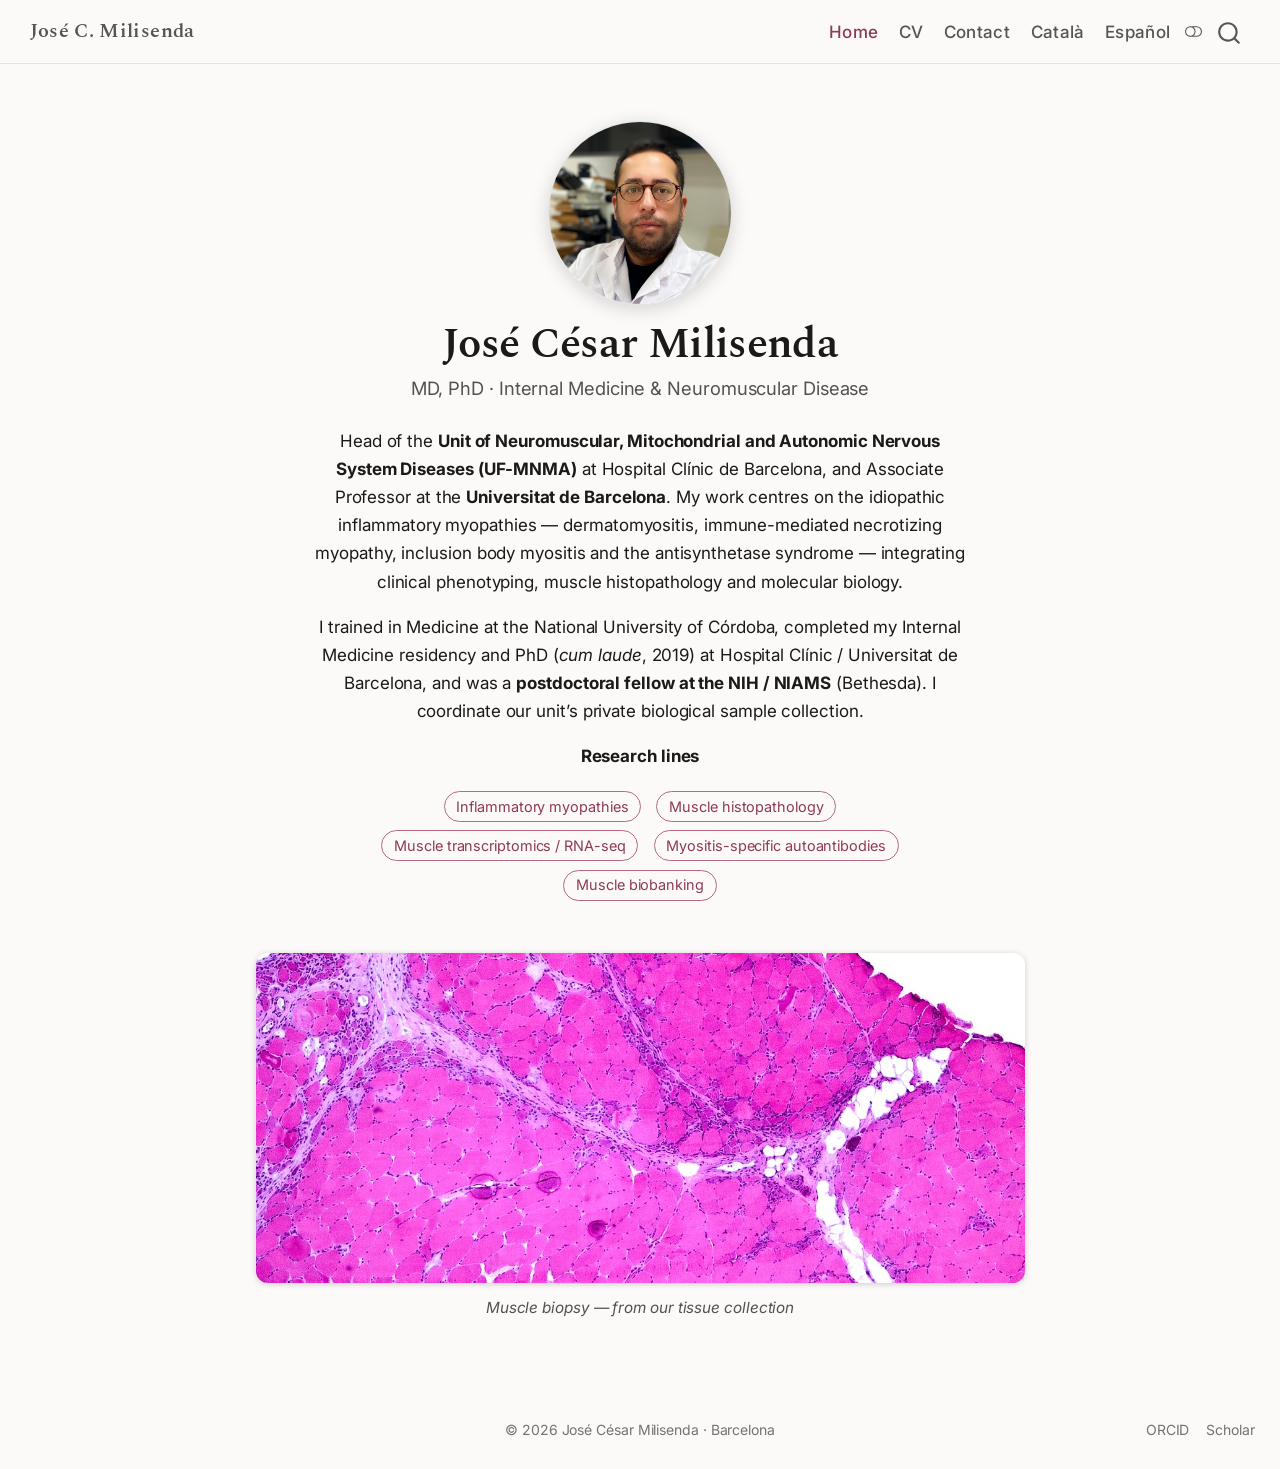
==== commit 476d6906: "deploy: c8f025cc885b0702ab99de59898f89bd30e92961" ====
--- a/index.html
+++ b/index.html
@@ -7,7 +7,7 @@
 <meta name="viewport" content="width=device-width, initial-scale=1.0, user-scalable=yes">
 
 
-<title>CV — José C. Milisenda – José C. Milisenda</title>
+<title>José C. Milisenda</title>
 <style>
 /* Default styles provided by pandoc.
 ** See https://pandoc.org/MANUAL.html#variables-for-html for config info.
@@ -82,7 +82,7 @@
 
 </head>
 
-<body class="nav-fixed fullcontent quarto-light"><script id="quarto-html-before-body" type="application/javascript">
+<body class="nav-fixed quarto-light"><script id="quarto-html-before-body" type="application/javascript">
     const toggleBodyColorMode = (bsSheetEl) => {
       const mode = bsSheetEl.getAttribute("data-mode");
       const bodyEl = window.document.querySelector("body");
@@ -290,621 +290,48 @@
     </nav>
 </header>
 <!-- content -->
-<div id="quarto-content" class="quarto-container page-columns page-rows-contents page-layout-article page-navbar">
+<div id="quarto-content" class="quarto-container page-columns page-rows-contents page-layout-full page-navbar">
 <!-- sidebar -->
 <!-- margin-sidebar -->
     
 <!-- main -->
-<main class="content" id="quarto-document-content"><header id="title-block-header" class="quarto-title-block"></header>
+<main class="content column-page" id="quarto-document-content"><header id="title-block-header" class="quarto-title-block"></header>
 
 
 
 
 
 <style>
-.cv-index { border: 1px solid var(--bs-border-color, #E7E3DC); border-radius: 10px; padding: 1rem 1.4rem 1.1rem; margin: 1.3rem 0 2.4rem; background: rgba(142,59,84,.035); }
-.cv-index p { margin: 0 0 .5rem; font-family: "Spectral", serif; font-weight: 600; font-size: 1.05rem; }
-.cv-index ul { margin: 0; padding-left: 1.1rem; }
-.cv-index ul ul { margin: .15rem 0 .35rem; }
-.cv-index li { margin: .18rem 0; }
-.cv-index a { border-bottom: none; }
-.cv-index a:hover { text-decoration: underline; }
-.cv-logos { display:flex; align-items:center; gap:22px; margin:.7rem 0 .2rem; }
-.cv-logos img { height:40px; width:auto; }
+#quarto-content { max-width: 820px !important; margin-left: auto !important; margin-right: auto !important; }
+main#quarto-document-content { max-width: 100% !important; }
+.hero-center { text-align: center; margin-top: 1.6rem; margin-bottom: 1.4rem; }
+.hero-photo-lg { width: 184px; height: 184px; border-radius: 50%; object-fit: cover; border: 1px solid var(--bs-border-color, #E7E3DC); box-shadow: 0 4px 18px rgba(0,0,0,.16); }
+.hero-name { font-family: "Spectral", serif; font-weight: 600; font-size: 2.5rem; line-height: 1.1; margin: 1rem 0 0; }
+.hero-role2 { color: var(--bs-secondary-color, #66625C); font-size: 1.08rem; margin-top: .25rem; }
+.bio-center { text-align: center; max-width: 660px; margin: 0 auto; }
+.bio-center p { margin-bottom: 1rem; }
+.bio-center .research-tag { margin: .25rem .3rem; }
+.histo-feature { margin: 2.8rem 0 0.5rem; }
+.histo-img { display:block; width:100%; height:330px; object-fit:cover; object-position:center 45%; border-radius:12px; box-shadow:0 1px 6px rgba(0,0,0,.18); }
+.histo-feature figcaption { text-align: center; font-style: italic; color: var(--bs-secondary-color, #66625C); font-size: .9rem; margin-top: .7rem; }
 </style>
-<section id="curriculum-vitae" class="level1 title">
-<h1 class="title">Curriculum Vitae</h1>
-<p><span class="hero-role"><a href="assets/Milisenda_CV.pdf">Download PDF</a> · Updated 2026</span></p>
-<div class="cv-logos">
-  <img src="assets/logo-clinic.png" alt="Hospital Clínic de Barcelona">
-  <img src="assets/logo-ub.png" alt="Universitat de Barcelona">
+<div class="hero-center">
+  <img class="hero-photo-lg" src="assets/profile.png" alt="José César Milisenda">
+  <h1 class="hero-name">José César Milisenda</h1>
+  <div class="hero-role2">MD, PhD · Internal Medicine &amp; Neuromuscular Disease</div>
 </div>
-<div class="cv-index">
-<p>Contents</p>
-<ul>
-<li><a href="#clinical-activity">Clinical activity</a></li>
-<li><a href="#research">Research</a>
-<ul>
-<li><a href="#publications">Publications</a></li>
-<li><a href="#projects">Competitive funded projects</a></li>
-<li><a href="#phd">Doctoral thesis</a></li>
-<li><a href="#communications">Conference communications</a></li>
-<li><a href="#editorial">Editorial boards</a></li>
-<li><a href="#trials">Clinical trials (site PI)</a></li>
-</ul></li>
-<li><a href="#education">Education</a></li>
-<li><a href="#appointments">Appointments</a></li>
-<li><a href="#teaching">Teaching</a></li>
-<li><a href="#awards">Awards &amp; fellowships</a></li>
-<li><a href="#skills">Skills, service &amp; memberships</a></li>
-</ul>
+<div class="bio-center">
+<p>Head of the <strong>Unit of Neuromuscular, Mitochondrial and Autonomic Nervous System Diseases (UF-MNMA)</strong> at Hospital Clínic de Barcelona, and Associate Professor at the <strong>Universitat de Barcelona</strong>. My work centres on the idiopathic inflammatory myopathies — dermatomyositis, immune-mediated necrotizing myopathy, inclusion body myositis and the antisynthetase syndrome — integrating clinical phenotyping, muscle histopathology and molecular biology.</p>
+<p>I trained in Medicine at the National University of Córdoba, completed my Internal Medicine residency and PhD (<em>cum laude</em>, 2019) at Hospital Clínic / Universitat de Barcelona, and was a <strong>postdoctoral fellow at the NIH / NIAMS</strong> (Bethesda). I coordinate our unit’s private biological sample collection.</p>
+<p><strong>Research lines</strong></p>
+<p><span class="research-tag">Inflammatory myopathies</span> <span class="research-tag">Muscle histopathology</span> <span class="research-tag">Muscle transcriptomics / RNA-seq</span> <span class="research-tag">Myositis-specific autoantibodies</span> <span class="research-tag">Muscle biobanking</span></p>
 </div>
-<section id="clinical-activity" class="level2">
-<h2 class="anchored" data-anchor-id="clinical-activity">Clinical activity</h2>
-<p>Reference physician for muscular and inherited metabolic diseases at Hospital Clínic de Barcelona — both intra-hospital (internal referrals from pulmonology, cardiology, surgery, endocrinology and others) and as a national and international referral for these conditions.</p>
-<ul>
-<li>Leads the <strong>muscle-disease arm</strong> of the Hospital Clínic muscular &amp; metabolic diseases group (metabolic arm led by Dr.&nbsp;Pedro Moreno), coordinating multidisciplinary care across neurology, pneumology, cardiology, rehabilitation, dermatology, endocrinology, genetics and psychiatry.</li>
-<li>Runs a <strong>monographic referral outpatient clinic</strong> for adults with muscular and metabolic diseases (~280 active patients; ~80–90 new and ~450 follow-up visits per year), including structured transfer of adult patients from the pediatric Hospital Sant Joan de Déu.</li>
-<li><strong>Coordinates 100% of the group’s diagnostic procedures and personally performs ~80%</strong> in the Internal Medicine Day Hospital: muscle biopsy (~120–140/yr), nerve biopsy (15–20/yr), skin biopsy (7–10/yr) and forearm ischemia testing.</li>
-<li>Created and coordinates a <strong>private biobank</strong> (muscle, plasma, serum, DNA) at IDIBAPS — over <strong>2,000 samples</strong> — enabling national and international research collaborations; designed the standardized biopsy-request circuit now used across Catalonia, Spain and Latin America.</li>
-<li>Leads <strong>weekly muscle-pathology sessions</strong> (Fridays) with virtual participation from centers in Spain, Latin America and the USA.</li>
-<li>Active in general internal medicine (hospitalization ward and on-call duties).</li>
-</ul>
-<p><strong>Care innovations</strong></p>
-<ul>
-<li>Introduced new therapies into Internal Medicine: enzyme-replacement therapy (Gaucher, Pompe), 3,4-diaminopyridine (congenital myasthenic syndromes), and anti–plasma cell therapy (teclistamab) for refractory idiopathic inflammatory myopathy, in collaboration with Hematology.</li>
-<li>Implemented <strong>anti-human IgG immunohistochemistry</strong> on muscle tissue as a new diagnostic technique.</li>
-<li>Optimized circuits for genetic testing and for research referral of undiagnosed patients.</li>
-</ul>
-<p><strong>Reference networks &amp; accreditations</strong></p>
-<ul>
-<li>Member of <strong>CSUR</strong> and <strong>XUEC</strong> accredited groups (Congenital Metabolic Diseases; Systemic Autoimmune Diseases).</li>
-<li>Contributor to two <strong>ENMC international workshops</strong> (2026): #293 (immune-checkpoint-inhibitor myotoxicity) and #294 (paraproteinemic myopathies).</li>
-</ul>
-</section>
-<section id="research" class="level2">
-<h2 class="anchored" data-anchor-id="research">Research</h2>
-<section id="publications" class="level3">
-<h3 class="anchored" data-anchor-id="publications">Publications</h3>
-<p><em>Selected below (name highlighted). The full, continuously updated list is generated from PubMed — see <a href="#complete-list">complete list</a>.</em></p>
-<div class="pub featured">
-<p><span class="me"><strong>Milisenda JC</strong></span>, Pinal-Fernandez I, Lloyd TE, et al.&nbsp;The pattern of MHC class I expression in muscle biopsies from patients with myositis and other neuromuscular disorders. <span class="venue"><em>Rheumatology</em>. 2023.</span></p>
-</div>
-<div class="pub featured">
-<p><span class="me"><strong>Milisenda JC</strong></span>, Pinal-Fernandez I, Lloyd TE, Grau JM, Miller FW, Selva-O’Callaghan A, et al.&nbsp;Accumulation of autophagosome cargo protein p62 is common in idiopathic inflammatory myopathies. <span class="venue"><em>Clin Exp Rheumatol</em>. 2020.</span></p>
-</div>
-<div class="pub featured">
-<p>Pinal-Fernandez I, Casal-Dominguez M, Derfoul A, <span class="me"><strong>Milisenda JC</strong></span>, et al.&nbsp;Machine-learning algorithms reveal unique gene-expression profiles in muscle biopsies from patients with different types of myositis. <span class="venue"><em>Ann Rheum Dis</em>. 2020.</span></p>
-</div>
-<div class="pub featured">
-<p>Montagne JM, Zheng XA, Pinal-Fernandez I, <span class="me"><strong>Milisenda JC</strong></span>, et al.&nbsp;Ultra-efficient sequencing of T-cell receptor repertoires reveals shared responses in muscle from patients with myositis. <span class="venue"><em>EBioMedicine</em>. 2020.</span></p>
-</div>
-<div class="pub featured">
-<p>Milisenda JC, Matas-García A. Pompe disease. <span class="venue"><em>Med Clin (Barc)</em>. 2025.</span></p>
-</div>
-<section id="complete-list" class="level4">
-<h4 class="anchored" data-anchor-id="complete-list">Complete list</h4>
-<!-- AUTO-GENERATED by scripts/fetch_pubs.py — do not edit by hand -->
-</section>
-</section>
-<section id="section" class="level3">
-<h3 class="anchored" data-anchor-id="section">2026</h3>
-<div class="pub">
-<p>Gimeno-Ribes ME, Mensa-Vilaro A, Aróstegui JI, Prieto-González S, <span class="me"><strong>Milisenda JC</strong></span>, Bosch-Amate X, Mascaró JM. <a href="https://pubmed.ncbi.nlm.nih.gov/42142842/">Refractory Dermatomyositis Treated With Anifrolumab: Clinical Response and Dynamics of Type-I Interferon Signature</a>. <span class="venue"><em>Actas Dermosifiliogr</em>. 2026.</span></p>
-</div>
-<div class="pub">
-<p>Valls-Roca L, Vilaseca-Capel A, Cantó-Santos J, Tobías E, Andújar-Sánchez F, Farré-Tarrats L, Tort F, Rentero C, Enrich C, López V, Tejedor JR, Esteve-Codina A, et al.. <a href="https://pubmed.ncbi.nlm.nih.gov/42753134/">Patient-Derived Fibroblasts as a Clinically Relevant Model of Kearns-Sayre Syndrome</a>. <span class="venue"><em>Ann Neurol</em>. 2026.</span></p>
-</div>
-<div class="pub">
-<p>Leiva-Murillo EA, <span class="me"><strong>Milisenda JC</strong></span>. <a href="https://pubmed.ncbi.nlm.nih.gov/42603720/">Fluorodeoxyglucose Positron Emission Tomography/Computed Tomography Reveals Extensive Articular and Extraarticular Rheumatoid Arthritis</a>. <span class="venue"><em>J Rheumatol</em>. 2026.</span></p>
-</div>
-<div class="pub">
-<p>Sebio-Garcia R, Taranu M, García-Bouyssou I, Vicente-Jerez O, Martí JD, <span class="me"><strong>Milisenda JC</strong></span>, Alejaldre A, Laxe S. <a href="https://pubmed.ncbi.nlm.nih.gov/41601322/">Combined endurance and resistance training in participants with muscle dystrophies: a randomized controlled trial</a>. <span class="venue"><em>Disabil Rehabil</em>. 2026.</span></p>
-</div>
-<div class="pub">
-<p>Pinal-Fernandez I, Pak K, Casal-Dominguez M, Muñoz-Braceras S, Wigerblad G, Dell’Orso S, Naz F, Islam S, Gutierrez-Cruz G, Kinder TB, Ogbonnaya-Whittlesey SA, Fernández-Codina A, et al.. <a href="https://pubmed.ncbi.nlm.nih.gov/42493309/">Spatial transcriptomics reveals mechanism of autoimmunity driven by internalised autoantibodies</a>. <span class="venue"><em>Ann Rheum Dis</em>. 2026.</span></p>
-</div>
-<div class="pub">
-<p>Cosio PL, Pinal-Fernandez I, Moreno-Simonet L, Cadefau JA, Mammen AL, Rodas G, <span class="me"><strong>Milisenda JC</strong></span>. <a href="https://pubmed.ncbi.nlm.nih.gov/42455516/">Transcriptomic Profiling of the Biceps Femoris Long Head 72 h Following a Football Match and Associations With Recovery Biomarkers</a>. <span class="venue"><em>Scand J Med Sci Sports</em>. 2026.</span></p>
-</div>
-<div class="pub">
-<p>Kirou RA, Pinal-Fernandez I, Casal-Dominguez M, Pak K, Ikenaga C, Nelke C, Wischnewski S, Preusse C, Del Orso S, Naz F, Islam S, Gutierrez-Cruz G, et al.. <a href="https://pubmed.ncbi.nlm.nih.gov/42091395/">Myeloid dendritic cell subsets characterise muscle in patients with inclusion body myositis and correlate with the IFN-γ pathway and effector T cell markers</a>. <span class="venue"><em>Ann Rheum Dis</em>. 2026.</span></p>
-</div>
-<div class="pub">
-<p>Bosch-Amate X, <span class="me"><strong>Milisenda JC</strong></span>. <a href="https://pubmed.ncbi.nlm.nih.gov/42246953/">Extensive calcinosis in dermatomyositis treated with anifrolumab</a>. <span class="venue"><em>Rheumatology (Oxford)</em>. 2026.</span></p>
-</div>
-<div class="pub">
-<p>Pinal-Fernandez I, Pak K, Casal-Dominguez M, Muñoz-Braceras S, Wigerblad G, Dell’Orso S, Naz F, Islam S, Gutierrez-Cruz G, Kinder TB, Ogbonnaya-Whittlesey SA, Fernández-Codina A, et al.. <a href="https://pubmed.ncbi.nlm.nih.gov/41757163/">Spatial transcriptomics reveals mechanism of autoimmunity driven by internalized autoantibodies</a>. <span class="venue"><em>medRxiv</em>. 2026.</span></p>
-</div>
-<div class="pub">
-<p>Moreno-Cárdenas AB, Ros J, Gil-Vila A, Datta D, Fasani R, Serna G, Jimenez J, Trallero-Araguás E, Viaplana C, Lostes J, <span class="me"><strong>Milisenda JC</strong></span>, Grau-Junyent JM, et al.. <a href="https://pubmed.ncbi.nlm.nih.gov/41290487/">Frequent genetic alterations in myositis autoantigen genes in cancer-associated dermatomyositis</a>. <span class="venue"><em>Ann Rheum Dis</em>. 2026.</span></p>
-</div>
-<div class="pub">
-<p>Trilla P, Rodriguez-Revenga L, Sanchez A, Madrigal I, <span class="me"><strong>Milisenda JC</strong></span>, Muñoz E, Alvarez-Mora MI. <a href="https://pubmed.ncbi.nlm.nih.gov/41758270/">Neuroradiological Phenotype Expansion of the Siddiqi Syndrome: A Case Report</a>. <span class="venue"><em>Cell Mol Neurobiol</em>. 2026.</span></p>
-</div>
-<div class="pub">
-<p>Leiva-Murillo EA, Martínez-Hernández E, Aldecoa I, Castro P, Richart V, <span class="me"><strong>Milisenda JC</strong></span>, Matas-García A. <a href="https://pubmed.ncbi.nlm.nih.gov/41743715/">Case Report: Thymoma-associated myasthenia gravis, myositis, myocarditis, and anti-GAD65 autoimmune encephalitis: a unique case of paraneoplastic polyautoimmunity</a>. <span class="venue"><em>Front Immunol</em>. 2026.</span></p>
-</div>
-<div class="pub">
-<p>Musai J, Jayaraman S, Pak K, Pinal-Fernandez I, Muñoz-Braceras S, Casal-Dominguez M, Cho E, Fitisemanu FM, Burbelo PD, Kaplan MJ, Warner BM, Schiffenbauer AI, et al.. <a href="https://pubmed.ncbi.nlm.nih.gov/40957771/">Myositis-specific autoantibodies recognising Mi2 also target the AIRE protein at a shared PHD zinc finger</a>. <span class="venue"><em>Ann Rheum Dis</em>. 2026.</span></p>
-</div>
-<div class="pub">
-<p>Pinal-Fernandez I, Ruffer N, Casal-Dominguez M, Pak K, Kleefeld F, Preusse C, Kirou RA, Kinder TB, Del Orso S, Naz F, Islam S, Gutierrez-Cruz G, et al.. <a href="https://pubmed.ncbi.nlm.nih.gov/41132132/">Identification of a distinctive gene signature associated with disease activity in granulomatous myositis</a>. <span class="venue"><em>Rheumatology (Oxford)</em>. 2026.</span></p>
-</div>
-</section>
-<section id="section-1" class="level3">
-<h3 class="anchored" data-anchor-id="section-1">2025</h3>
-<div class="pub">
-<p>Ruffer N, Pinal-Fernandez I, Preusse C, Mammen AL, Holzer MT, Kleefeld F, Goebel HH, Casal-Dominguez M, Pak K, Kötter I, Siefert J, Furth C, et al.. <a href="https://pubmed.ncbi.nlm.nih.gov/41441888/">Vasculitic fasciitis characterizes a distinct subset of vasculitic myopathy with interferon-gamma signature</a>. <span class="venue"><em>Acta Neuropathol</em>. 2025.</span></p>
-</div>
-<div class="pub">
-<p>Deudero A, Lasheras E, Ventura R, Montserrat-Carbonell C, <span class="me"><strong>Milisenda JC</strong></span>, Juliá-Palacios N, Matas A, Forga-Visa MT, López-Galera RM, García-Villoria J, Placeres M, Pané A, et al.. <a href="https://pubmed.ncbi.nlm.nih.gov/41517331/">Modelling the Transference of Paediatric Patients with Inborn Errors of Metabolism to Adult Hospitals: Clinical Experience</a>. <span class="venue"><em>J Clin Med</em>. 2025.</span></p>
-</div>
-<div class="pub">
-<p>Gonzalez-Rodriguez A, Barrau-Martinez B, Pané A, López Galera RM, Tobias E, Montserrat-Carbonell C, Guitart-Mampel M, Jáuregui O, Roca-Vives R, Garcia-Villoria J, <span class="me"><strong>Milisenda JC</strong></span>, Matas-Garcia A, et al.. <a href="https://pubmed.ncbi.nlm.nih.gov/41465241/">Untargeted Metabolomic Study for Urinary Characterization of Adult Patients with Phenylketonuria</a>. <span class="venue"><em>Int J Mol Sci</em>. 2025.</span></p>
-</div>
-<div class="pub">
-<p>Pinal-Fernandez I, Musai J, Casal-Dominguez M, Pak K, Kaplan M, Warner BM, Rider LG, Aggarwal R, Oddis CV, Moghadam-Kia S, Garrabou G, Selva-O’Callaghan A, et al.. <a href="https://pubmed.ncbi.nlm.nih.gov/40795062/">Anti-Mi2 autoantibodies target PHD fingers of SP140L and TIF1γ, while anti-TIF1γ autoantibodies primarily bind TIF1γ outside the PHD region</a>. <span class="venue"><em>Rheumatology (Oxford)</em>. 2025.</span></p>
-</div>
-<div class="pub">
-<p>Pinal-Fernandez I, Rosen LB, Gomez-Vazquez JL, Casal-Dominguez M, Lee S, <span class="me"><strong>Milisenda JC</strong></span>, Pak K, Solanich X, Holland SM, Selva-O’Callaghan A, Mammen AL. <a href="https://pubmed.ncbi.nlm.nih.gov/40795048/">Prevalence and functional characterization of anti-interferon autoantibodies in inflammatory myopathies</a>. <span class="venue"><em>Rheumatology (Oxford)</em>. 2025.</span></p>
-</div>
-<div class="pub">
-<p>Kirou RA, Pinal-Fernandez I, Casal-Dominguez M, Pak K, Preusse C, Dari D, Del Orso S, Naz F, Islam S, Gutierrez-Cruz G, Naddaf E, Liewluck T, et al.. <a href="https://pubmed.ncbi.nlm.nih.gov/40579223/">Distinct cytokine and cytokine receptor expression patterns characterize different forms of myositis</a>. <span class="venue"><em>Rheumatology (Oxford)</em>. 2025.</span></p>
-</div>
-<div class="pub">
-<p>Pinal-Fernández I, <span class="me"><strong>Milisenda JC</strong></span>, Selva-O’Callaghan A. <a href="https://pubmed.ncbi.nlm.nih.gov/40543296/">Eosinophilic fasciitis</a>. <span class="venue"><em>Med Clin (Barc)</em>. 2025.</span></p>
-</div>
-<div class="pub">
-<p>Kirou RA, Pinal-Fernandez I, Casal-Dominguez M, Pak K, Ikenaga C, Nelke C, Wischnewski S, Del Orso S, Naz F, Islam S, Gutierrez-Cruz G, Lloyd TE, et al.. <a href="https://pubmed.ncbi.nlm.nih.gov/40502583/">Activated Dendritic Cell Subsets Characterize Muscle of Inclusion Body Myositis Patients and Correlate with KLRG1+ and TBX21+ CD8+ T cells</a>. <span class="venue"><em>medRxiv</em>. 2025.</span></p>
-</div>
-<div class="pub">
-<p>Pinal-Fernandez I, Metz C, Casal-Dominguez M, Pak K, Kirou R, Dell’Orso S, Naz F, Islam S, Gutierrez-Cruz G, Stenzel W, Selva-O’Callaghan A, <span class="me"><strong>Milisenda JC</strong></span>, et al.. <a href="https://pubmed.ncbi.nlm.nih.gov/40502568/">Local immunoglobulin expression in myositis is associated with interferon gamma signaling and correlates with disease activity</a>. <span class="venue"><em>medRxiv</em>. 2025.</span></p>
-</div>
-<div class="pub">
-<p><span class="me"><strong>Milisenda JC</strong></span>, Matas-García A. <a href="https://pubmed.ncbi.nlm.nih.gov/40215906/">Pompe disease</a>. <span class="venue"><em>Med Clin (Barc)</em>. 2025.</span></p>
-</div>
-<div class="pub">
-<p>Pinal-Fernandez I, Musai J, Casal-Dominguez M, Pak K, Kaplan M, Warner BM, Rider LG, Aggarwal R, Oddis CV, Moghadam-Kia S, Garrabou G, Selva-O’Callaghan A, et al.. <a href="https://pubmed.ncbi.nlm.nih.gov/40568657/">Anti-Mi2 autoantibodies target the PHD fingers of SP140L and TIF1γ, while anti-TIF1γ autoantibodies primarily recognize epitopes outside the PHD region of TIF1γ</a>. <span class="venue"><em>medRxiv</em>. 2025.</span></p>
-</div>
-<div class="pub">
-<p>Kirou RA, Pinal-Fernandez I, Casal-Dominguez M, Pak K, Preusse C, Dari D, Del Orso S, Naz F, Islam S, Gutierrez-Cruz G, Naddaf E, Liewluck T, et al.. <a href="https://pubmed.ncbi.nlm.nih.gov/40034760/">Distinct Cytokine and Cytokine Receptor Expression Patterns Characterize Different Forms of Myositis</a>. <span class="venue"><em>medRxiv</em>. 2025.</span></p>
-</div>
-<div class="pub">
-<p>Cantó-Santos J, Valls-Roca L, Tobías E, García-García FJ, Guitart-Mampel M, Andújar-Sánchez F, Vilaseca-Capel A, Esteve-Codina A, Martín-Mur B, Padrosa J, Peruga E, Madrigal I, et al.. <a href="https://pubmed.ncbi.nlm.nih.gov/39985015/">Human induced pluripotent stem cell-derived myotubes to model inclusion body myositis</a>. <span class="venue"><em>Acta Neuropathol Commun</em>. 2025.</span></p>
-</div>
-<div class="pub">
-<p>Taranu M, Sebio-García R, <span class="me"><strong>Milisenda JC</strong></span>, Alejaldre A, Pastor X, Laxe S. <a href="https://pubmed.ncbi.nlm.nih.gov/39886857/">Outcome measures in muscular dystrophy rehabilitation: an ICF content comparison approach to the most commonly used MD scales</a>. <span class="venue"><em>J Rehabil Med</em>. 2025.</span></p>
-</div>
-<div class="pub">
-<p>Musai J, Jayaraman S, Pak K, Pinal-Fernandez I, Muñoz-Braceras S, Casal-Dominguez M, Cho E, Fitisemanu FM, Burbelo PD, Kaplan MJ, Warner BM, Schiffenbauer AI, et al.. <a href="https://pubmed.ncbi.nlm.nih.gov/40568090/">Myositis-specific autoantibodies recognizing Mi2 also target the autoimmune regulator (AIRE) protein at a shared PHD-zinc finger</a>. <span class="venue"><em>bioRxiv</em>. 2025.</span></p>
-</div>
-<div class="pub">
-<p>Pinal-Fernandez I, Ruffer N, Casal-Dominguez M, Pak K, Kleefeld F, Preusse C, Kirou R, Kinder TB, Del Orso S, Naz F, Islam S, Gutierrez-Cruz G, et al.. <a href="https://pubmed.ncbi.nlm.nih.gov/40568658/">Identification of a distinctive gene signature in granulomatous myositis</a>. <span class="venue"><em>medRxiv</em>. 2025.</span></p>
-</div>
-<div class="pub">
-<p>Selva-O’Callaghan A, Trallero-Araguás E, Gil-Vila A, Guillen-Del Castillo A, Matas-García A, <span class="me"><strong>Milisenda JC</strong></span>, Simeon-Aznar CP, Pinal-Fernandez I. <a href="https://pubmed.ncbi.nlm.nih.gov/40115529/">Treatment and Monitoring of Eosinophilic Fasciitis</a>. <span class="venue"><em>Curr Treatm Opt Rheumatol</em>. 2025.</span></p>
-</div>
-</section>
-<section id="section-2" class="level3">
-<h3 class="anchored" data-anchor-id="section-2">2024</h3>
-<div class="pub">
-<p>Hidalgo-Gutierrez A, Shintaku J, Ramon J, Barriocanal-Casado E, Pesini A, Saneto RP, Garrabou G, <span class="me"><strong>Milisenda JC</strong></span>, Matas-Garcia A, Gort L, Ugarteburu O, Gu Y, et al.. <a href="https://pubmed.ncbi.nlm.nih.gov/39230499/">Guanylate Kinase 1 Deficiency: A Novel and Potentially Treatable Mitochondrial DNA Depletion/Deletions Disease</a>. <span class="venue"><em>Ann Neurol</em>. 2024.</span></p>
-</div>
-<div class="pub">
-<p>Corbella-Bagot L, Bosch-Amate X, Gimeno-Ribes E, Gil-Lianes J, Giavedoni P, <span class="me"><strong>Milisenda JC</strong></span>, Prieto-González S, Hurtado García R, Mascaró JM. <a href="https://pubmed.ncbi.nlm.nih.gov/38887110/">JAK inhibitors in refractory dermatomyositis: A case series</a>. <span class="venue"><em>Australas J Dermatol</em>. 2024.</span></p>
-</div>
-<div class="pub">
-<p>Pinal-Fernandez I, Muñoz-Braceras S, Casal-Dominguez M, Pak K, Torres-Ruiz J, Musai J, Dell’Orso S, Naz F, Islam S, Gutierrez-Cruz G, Cano MD, Matas-Garcia A, et al.. <a href="https://pubmed.ncbi.nlm.nih.gov/38902010/">Pathological autoantibody internalisation in myositis</a>. <span class="venue"><em>Ann Rheum Dis</em>. 2024.</span></p>
-</div>
-<div class="pub">
-<p>Carmona G, Moreno-Simonet L, Cosio PL, Astrella A, Fernández D, Cadefau JA, Rodas G, Jou C, <span class="me"><strong>Milisenda JC</strong></span>, Cano MD, Arànega R, Marotta M, et al.. <a href="https://pubmed.ncbi.nlm.nih.gov/39087576/">Hamstrings on focus: Are 72 hours sufficient for recovery after a football (soccer) match? A multidisciplinary approach based on hamstring injury risk factors and histology</a>. <span class="venue"><em>J Sports Sci</em>. 2024.</span></p>
-</div>
-<div class="pub">
-<p>Pinal-Fernandez I, Muñoz-Braceras S, Casal-Dominguez M, Pak K, Torres-Ruiz J, Musai J, Dell’Orso S, Naz F, Islam S, Gutierrez-Cruz G, Cano MD, Matas-Garcia A, et al.. <a href="https://pubmed.ncbi.nlm.nih.gov/38313303/">Pathogenic autoantibody internalization in myositis</a>. <span class="venue"><em>medRxiv</em>. 2024.</span></p>
-</div>
-</section>
-<section id="section-3" class="level3">
-<h3 class="anchored" data-anchor-id="section-3">2023</h3>
-<div class="pub">
-<p>Marco DN, Aldecoa I, Sanchez-Tejerina D, <span class="me"><strong>Milisenda JC</strong></span>, Aranega R. <a href="https://pubmed.ncbi.nlm.nih.gov/37661503/">Amyloid polyneuropathy in a patient with Waldenström macroglobulinemia</a>. <span class="venue"><em>Med Clin (Barc)</em>. 2023.</span></p>
-</div>
-<div class="pub">
-<p>Selva-O’Callaghan A, Guillen-Del-Castillo A, Gil-Vila A, Trallero-Araguás E, Matas-García A, <span class="me"><strong>Milisenda JC</strong></span>, Pinal-Fernández I, Simeón-Aznar C. <a href="https://pubmed.ncbi.nlm.nih.gov/38737329/">Systemic sclerosis associated myopathy: how to treat</a>. <span class="venue"><em>Curr Treatm Opt Rheumatol</em>. 2023.</span></p>
-</div>
-<div class="pub">
-<p>Pané A, Carrasco-Serrano M, Milad C, Leyes P, Moreno-Lozano PJ, Ventura R, <span class="me"><strong>Milisenda JC</strong></span>, García-García FJ, Garrabou G, García-Villoria J, López-Galera RM, Ribes A, et al.. <a href="https://pubmed.ncbi.nlm.nih.gov/38068509/">Preparing Enteral Formulas for Adult Patients with Phenylketonuria: A Minor Necessity but Major Challenge-A Case Report</a>. <span class="venue"><em>J Clin Med</em>. 2023.</span></p>
-</div>
-<div class="pub">
-<p>Fonseca E, Cabrera-Maqueda JM, Ruiz-García R, Naranjo L, Diaz-Pedroche C, Velasco R, Macias-Gómez A, <span class="me"><strong>Milisenda JC</strong></span>, Muñoz-Farjas E, Pascual-Goñi E, Gállego Perez-Larraya J, Saiz A, et al.. <a href="https://pubmed.ncbi.nlm.nih.gov/37977714/">Neurological adverse events related to immune-checkpoint inhibitors in Spain: a retrospective cohort study</a>. <span class="venue"><em>Lancet Neurol</em>. 2023.</span></p>
-</div>
-<div class="pub">
-<p>Muñoz-Braceras S, Pinal-Fernandez I, Casal-Dominguez M, Pak K, <span class="me"><strong>Milisenda JC</strong></span>, Lu S, Gadina M, Naz F, Gutierrez-Cruz G, Dell’Orso S, Torres-Ruiz J, Grau-Junyent JM, et al.. <a href="https://pubmed.ncbi.nlm.nih.gov/37681930/">Identification of Unique microRNA Profiles in Different Types of Idiopathic Inflammatory Myopathy</a>. <span class="venue"><em>Cells</em>. 2023.</span></p>
-</div>
-<div class="pub">
-<p><span class="me"><strong>Milisenda JC</strong></span>, Pinal-Fernandez I, Lloyd TE, Grau-Junyent JM, Christopher-Stine L, Corse AM, Mammen AL. <a href="https://pubmed.ncbi.nlm.nih.gov/36707996/">The pattern of MHC class I expression in muscle biopsies from patients with myositis and other neuromuscular disorders</a>. <span class="venue"><em>Rheumatology (Oxford)</em>. 2023.</span></p>
-</div>
-<div class="pub">
-<p>López-Rodríguez M, Torralba-Cabeza MA, de Pedro IP, Rivera A, Gil RS, Gómez-Belda A, de la Peña JLP, de Los Santos Moreno A, Selva-O’Callaghan A, Gárate IG, García AG, Hurtado R, et al.. <a href="https://pubmed.ncbi.nlm.nih.gov/37653444/">Screening for late-onset Pompe disease in Internal Medicine departments in Spain</a>. <span class="venue"><em>Orphanet J Rare Dis</em>. 2023.</span></p>
-</div>
-<div class="pub">
-<p>Cantó-Santos J, Valls-Roca L, Tobías E, Oliva C, García-García FJ, Guitart-Mampel M, Andújar-Sánchez F, Esteve-Codina A, Martín-Mur B, Padrosa J, Aránega R, Moreno-Lozano PJ, et al.. <a href="https://pubmed.ncbi.nlm.nih.gov/37627634/">Integrated Multi-Omics Analysis for Inferring Molecular Players in Inclusion Body Myositis</a>. <span class="venue"><em>Antioxidants (Basel)</em>. 2023.</span></p>
-</div>
-<div class="pub">
-<p>Guerra NL, Matas-García A, Serra-García L, Morgado-Carrasco D, Padrosa J, Aldecoa I, Duque Y, Casal-Dominguez M, Muñoz-Braceras S, Aranega R, Moreno-Lozano P, Cantó-Santos J, et al.. <a href="https://pubmed.ncbi.nlm.nih.gov/37321468/">Dermatomyositis unleashed by immune checkpoint inhibitors. Three additional cases and a review of the literature</a>. <span class="venue"><em>Autoimmun Rev</em>. 2023.</span></p>
-</div>
-<div class="pub">
-<p>Pinal-Fernandez I, <span class="me"><strong>Milisenda JC</strong></span>, Pak K, Muñoz-Braceras S, Casal-Dominguez M, Torres-Ruiz J, Dell’Orso S, Naz F, Gutierrez-Cruz G, Duque-Jaimez Y, Matas-Garcia A, Padrosa J, et al.. <a href="https://pubmed.ncbi.nlm.nih.gov/37130727/">Transcriptional derepression of CHD4/NuRD-regulated genes in the muscle of patients with dermatomyositis and anti-Mi2 autoantibodies</a>. <span class="venue"><em>Ann Rheum Dis</em>. 2023.</span></p>
-</div>
-<div class="pub">
-<p>Pinal-Fernandez I, Quintana A, <span class="me"><strong>Milisenda JC</strong></span>, Casal-Dominguez M, Muñoz-Braceras S, Derfoul A, Torres-Ruiz J, Pak K, Dell’Orso S, Naz F, Gutierrez-Cruz G, Milone M, et al.. <a href="https://pubmed.ncbi.nlm.nih.gov/36801811/">Transcriptomic profiling reveals distinct subsets of immune checkpoint inhibitor induced myositis</a>. <span class="venue"><em>Ann Rheum Dis</em>. 2023.</span></p>
-</div>
-<div class="pub">
-<p>Cantó-Santos J, Valls-Roca L, Tobías E, García-García FJ, Guitart-Mampel M, Esteve-Codina A, Martín-Mur B, Casado M, Artuch R, Solsona-Vilarrasa E, Fernandez-Checa JC, García-Ruiz C, et al.. <a href="https://pubmed.ncbi.nlm.nih.gov/36860172/">Unravelling inclusion body myositis using a patient-derived fibroblast model</a>. <span class="venue"><em>J Cachexia Sarcopenia Muscle</em>. 2023.</span></p>
-</div>
-<div class="pub">
-<p>Nascimento A, Bruels CC, Donkervoort S, Foley AR, Codina A, <span class="me"><strong>Milisenda JC</strong></span>, Estrella EA, Li C, Pijuan J, Draper I, Hu Y, Stafki SA, et al.. <a href="https://pubmed.ncbi.nlm.nih.gov/36799992/">Variants in DTNA cause a mild, dominantly inherited muscular dystrophy</a>. <span class="venue"><em>Acta Neuropathol</em>. 2023.</span></p>
-</div>
-<div class="pub">
-<p>Pinal-Fernandez I, Casal-Dominguez M, <span class="me"><strong>Milisenda JC</strong></span>, Mammen AL. <a href="https://pubmed.ncbi.nlm.nih.gov/33441300/">Response to: ‘Correspondence on ’Machine learning algorithms reveal unique gene expression profiles in muscle biopsies from patients with different types of myositis’’ by Takanashi</a>. <span class="venue"><em>Ann Rheum Dis</em>. 2023.</span></p>
-</div>
-<div class="pub">
-<p>Matas-García A, Guillén-Del-Castillo A, Kisluk B, Selva-O’Callaghan A, Espinosa G, Prieto-González S, Moreno Lozano P, Garrabou G, Grau-Junyent JM, Simeon-Aznar CP, <span class="me"><strong>Milisenda JC</strong></span>. <a href="https://pubmed.ncbi.nlm.nih.gov/35713496/">Clinico-pathological phenotypes of systemic sclerosis-associated myopathy: analysis of a large multicentre cohort</a>. <span class="venue"><em>Rheumatology (Oxford)</em>. 2023.</span></p>
-</div>
-<div class="pub">
-<p>Casal-Dominguez M, Pinal-Fernandez I, Pak K, Muñoz-Braceras S, <span class="me"><strong>Milisenda JC</strong></span>, Torres-Ruiz J, Dell Orso S, Naz F, Gutierrez-Cruz G, Duque-Jaimez Y, Matas-Garcia A, Valls-Roca L, et al.. <a href="https://pubmed.ncbi.nlm.nih.gov/36739295/">Coordinated local RNA overexpression of complement induced by interferon gamma in myositis</a>. <span class="venue"><em>Sci Rep</em>. 2023.</span></p>
-</div>
-<div class="pub">
-<p>Hosono Y, Sie B, Pinal-Fernandez I, Pak K, Mecoli CA, Casal-Dominguez M, Warner BM, Kaplan MJ, Albayda J, Danoff S, Lloyd TE, Paik JJ, et al.. <a href="https://pubmed.ncbi.nlm.nih.gov/36008132/">Coexisting autoantibodies against transcription factor Sp4 are associated with decreased cancer risk in patients with dermatomyositis with anti-TIF1γ autoantibodies</a>. <span class="venue"><em>Ann Rheum Dis</em>. 2023.</span></p>
-</div>
-</section>
-<section id="section-4" class="level3">
-<h3 class="anchored" data-anchor-id="section-4">2022</h3>
-<div class="pub">
-<p>Pérez IB, De Boulle IC, <span class="me"><strong>Milisenda JC</strong></span>. <a href="https://pubmed.ncbi.nlm.nih.gov/35148891/">Esophageal diffuse spasms in patient with Pompe disease</a>. <span class="venue"><em>Med Clin (Barc)</em>. 2022.</span></p>
-</div>
-<div class="pub">
-<p>Matas-Garcia A, <span class="me"><strong>Milisenda JC</strong></span>, Espinosa G, Cuatrecasas M, Selva-O’Callaghan A, Grau JM, Prieto-González S. <a href="https://pubmed.ncbi.nlm.nih.gov/35626355/">Gastrointestinal Involvement in Dermatomyositis</a>. <span class="venue"><em>Diagnostics (Basel)</em>. 2022.</span></p>
-</div>
-</section>
-<section id="section-5" class="level3">
-<h3 class="anchored" data-anchor-id="section-5">2021</h3>
-<div class="pub">
-<p>Selva-O’Callaghan A, Trallero-Araguás E, <span class="me"><strong>Milisenda JC</strong></span>, Grau-Junyent JM. <a href="https://pubmed.ncbi.nlm.nih.gov/34482348/">Differential diagnosis of necrotizing myopathy</a>. <span class="venue"><em>Curr Opin Rheumatol</em>. 2021.</span></p>
-</div>
-<div class="pub">
-<p>Santos VA, Aragón CC, Posso-Osorio I, Naranjo-Escobar J, <span class="me"><strong>Milisenda JC</strong></span>, Obando MA, Barrera T, Zamorano L, Hormaza-Jaramillo A. <a href="https://pubmed.ncbi.nlm.nih.gov/33337818/">Rituximab for Inflammatory Myopathies in a Colombian Cohort</a>. <span class="venue"><em>J Clin Rheumatol</em>. 2021.</span></p>
-</div>
-<div class="pub">
-<p>Natera-de Benito D, Foley AR, Domínguez-González C, Ortez C, Jain M, Mebrahtu A, Donkervoort S, Hu Y, Fink M, Yun P, Ogata T, Medina J, et al.. <a href="https://pubmed.ncbi.nlm.nih.gov/33441455/">Association of Initial Maximal Motor Ability With Long-term Functional Outcome in Patients With COL6-Related Dystrophies</a>. <span class="venue"><em>Neurology</em>. 2021.</span></p>
-</div>
-<div class="pub">
-<p><span class="me"><strong>Milisenda JC</strong></span>, Pinal-Fernandez I, Lloyd TE, Grau JM, Miller FW, Selva-O’Callaghan A, Christopher-Stine L, Stenzel W, Mammen AL, Corse AM. <a href="https://pubmed.ncbi.nlm.nih.gov/32896253/">Accumulation of autophagosome cargo protein p62 is common in idiopathic inflammatory myopathies</a>. <span class="venue"><em>Clin Exp Rheumatol</em>. 2021.</span></p>
-</div>
-<div class="pub">
-<p>Sarmiento-Monroy JC, Espinosa G, Londoño MC, Meira F, Caballol B, Llufriu S, Carrasco JL, Moll-Udina A, Quintana LF, Giavedoni P, Ramírez J, Inciarte-Mundo J, et al.. <a href="https://pubmed.ncbi.nlm.nih.gov/33338707/">A multidisciplinary registry of patients with autoimmune and immune-mediated diseases with symptomatic COVID-19 from a single center</a>. <span class="venue"><em>J Autoimmun</em>. 2021.</span></p>
-</div>
-</section>
-<section id="section-6" class="level3">
-<h3 class="anchored" data-anchor-id="section-6">2020</h3>
-<div class="pub">
-<p>Naval J, Grau JM, <span class="me"><strong>Milisenda JC</strong></span>. <a href="https://pubmed.ncbi.nlm.nih.gov/31791807/">A disabling case of chronic external ophthalmoplegia cleverly overcomed</a>. <span class="venue"><em>Med Clin (Barc)</em>. 2020.</span></p>
-</div>
-<div class="pub">
-<p>Antoniol MN, Moreno PJ, <span class="me"><strong>Milisenda JC</strong></span>, Selva O’Callaghan A, Grau JM, Padrosa J. <a href="https://pubmed.ncbi.nlm.nih.gov/32500148/">Statin use and myopathy. Not always guilty</a>. <span class="venue"><em>Rheumatology (Oxford)</em>. 2020.</span></p>
-</div>
-<div class="pub">
-<p>Seguí F, Gonzalez-Quereda L, Sanchez A, Matas-García A, Garrabou G, Rodriguez MJ, Gallano P, Grau JM, <span class="me"><strong>Milisenda JC</strong></span>. <a href="https://pubmed.ncbi.nlm.nih.gov/32399949/">Anoctamin 5 (ANO5) muscular dystrophy-three different phenotypes and a new histological pattern</a>. <span class="venue"><em>Neurol Sci</em>. 2020.</span></p>
-</div>
-<div class="pub">
-<p>Montagne JM, Zheng XA, Pinal-Fernandez I, <span class="me"><strong>Milisenda JC</strong></span>, Christopher-Stine L, Lloyd TE, Mammen AL, Larman HB. <a href="https://pubmed.ncbi.nlm.nih.gov/32891935/">Ultra-efficient sequencing of T Cell receptor repertoires reveals shared responses in muscle from patients with Myositis</a>. <span class="venue"><em>EBioMedicine</em>. 2020.</span></p>
-</div>
-<div class="pub">
-<p>Pinal-Fernandez I, Casal-Dominguez M, Derfoul A, Pak K, Miller FW, <span class="me"><strong>Milisenda JC</strong></span>, Grau-Junyent JM, Selva-O’Callaghan A, Carrion-Ribas C, Paik JJ, Albayda J, Christopher-Stine L, et al.. <a href="https://pubmed.ncbi.nlm.nih.gov/32546599/">Machine learning algorithms reveal unique gene expression profiles in muscle biopsies from patients with different types of myositis</a>. <span class="venue"><em>Ann Rheum Dis</em>. 2020.</span></p>
-</div>
-<div class="pub">
-<p>Catalán-García M, García-García FJ, Moreno-Lozano PJ, Alcarraz-Vizán G, Tort-Merino A, <span class="me"><strong>Milisenda JC</strong></span>, Cantó-Santos J, Barcos-Rodríguez T, Cardellach F, Lladó A, Novials A, Garrabou G, et al.. <a href="https://pubmed.ncbi.nlm.nih.gov/32413985/">Mitochondrial Dysfunction: A Common Hallmark Underlying Comorbidity between sIBM and Other Degenerative and Age-Related Diseases</a>. <span class="venue"><em>J Clin Med</em>. 2020.</span></p>
-</div>
-<div class="pub">
-<p>Losno RA, <span class="me"><strong>Milisenda JC</strong></span>, Aibar J. <a href="https://pubmed.ncbi.nlm.nih.gov/30982533/">Massive deep venous thrombosis in a patient addicted to cocaine</a>. <span class="venue"><em>Med Clin (Barc)</em>. 2020.</span></p>
-</div>
-<div class="pub">
-<p>Seto N, Torres-Ruiz JJ, Carmona-Rivera C, Pinal-Fernandez I, Pak K, Purmalek MM, Hosono Y, Fernandes-Cerqueira C, Gowda P, Arnett N, Gorbach A, Benveniste O, et al.. <a href="https://pubmed.ncbi.nlm.nih.gov/31945019/">Neutrophil dysregulation is pathogenic in idiopathic inflammatory myopathies</a>. <span class="venue"><em>JCI Insight</em>. 2020.</span></p>
-</div>
-<div class="pub">
-<p>Matas-García A, <span class="me"><strong>Milisenda JC</strong></span>, Selva-O’Callaghan A, Prieto-González S, Padrosa J, Cabrera C, Reguart N, Castrejón N, Solé M, Ros J, Trallero-Araguas E, Antoniol MN, et al.. <a href="https://pubmed.ncbi.nlm.nih.gov/31838162/">Emerging PD-1 and PD-1L inhibitors-associated myopathy with a characteristic histopathological pattern</a>. <span class="venue"><em>Autoimmun Rev</em>. 2020.</span></p>
-</div>
-<div class="pub">
-<p>Villarreal-Compagny M, Iglesias P, Marco-Hernández J, <span class="me"><strong>Milisenda JC</strong></span>, Casanova-Molla J, Hernández-Rodríguez J, Puig S, Carrera C, Prieto-González S. <a href="https://pubmed.ncbi.nlm.nih.gov/31209477/">ANCA-associated vasculitic neuropathy during treatment with ipilimumab</a>. <span class="venue"><em>Rheumatology (Oxford)</em>. 2020.</span></p>
-</div>
-</section>
-<section id="section-7" class="level3">
-<h3 class="anchored" data-anchor-id="section-7">2019</h3>
-<div class="pub">
-<p><span class="me"><strong>Milisenda JC</strong></span>, García AM, Jou C, Pinal-Fernandez I, O’Callaghan AS, Grau JM. <a href="https://pubmed.ncbi.nlm.nih.gov/31253480/">Sporadic inclusion body myositis: Diagnostic value of p62 immunostaining</a>. <span class="venue"><em>Med Clin (Barc)</em>. 2019.</span></p>
-</div>
-<div class="pub">
-<p>Pinal-Fernandez I, Casal-Dominguez M, Derfoul A, Pak K, Plotz P, Miller FW, <span class="me"><strong>Milisenda JC</strong></span>, Grau-Junyent JM, Selva-O’Callaghan A, Paik J, Albayda J, Christopher-Stine L, et al.. <a href="https://pubmed.ncbi.nlm.nih.gov/31434690/">Identification of distinctive interferon gene signatures in different types of myositis</a>. <span class="venue"><em>Neurology</em>. 2019.</span></p>
-</div>
-<div class="pub">
-<p>Pinal-Fernandez I, Amici DR, Parks CA, Derfoul A, Casal-Dominguez M, Pak K, Yeker R, Plotz P, <span class="me"><strong>Milisenda JC</strong></span>, Grau-Junyent JM, Selva-O’Callaghan A, Paik JJ, et al.. <a href="https://pubmed.ncbi.nlm.nih.gov/30861336/">Myositis Autoantigen Expression Correlates With Muscle Regeneration but Not Autoantibody Specificity</a>. <span class="venue"><em>Arthritis Rheumatol</em>. 2019.</span></p>
-</div>
-<div class="pub">
-<p><span class="me"><strong>Milisenda JC</strong></span>, Collado MV, Pinal-Fernandez I, Hormaza Jaramillo A, Faruch Bilfeld M, Cano MD, García AI, Tomás X, Grau JM. <a href="https://pubmed.ncbi.nlm.nih.gov/30620292/">Correlation between quantitative and semiquantitative magnetic resonance imaging and histopathology findings in dermatomyositis</a>. <span class="venue"><em>Clin Exp Rheumatol</em>. 2019.</span></p>
-</div>
-<div class="pub">
-<p>Guitart-Mampel M, Juarez-Flores DL, Youssef L, Moren C, Garcia-Otero L, Roca-Agujetas V, Catalan-Garcia M, Gonzalez-Casacuberta I, Tobias E, <span class="me"><strong>Milisenda JC</strong></span>, Grau JM, Crispi F, et al.. <a href="https://pubmed.ncbi.nlm.nih.gov/30941904/">Mitochondrial implications in human pregnancies with intrauterine growth restriction and associated cardiac remodelling</a>. <span class="venue"><em>J Cell Mol Med</em>. 2019.</span></p>
-</div>
-<div class="pub">
-<p>Faruch M, Garcia AI, Del Amo M, Pomes J, Isern J, González SP, Grau JM, <span class="me"><strong>Milisenda JC</strong></span>, Tomas X. <a href="https://pubmed.ncbi.nlm.nih.gov/30697788/">Diffusion-weighted magnetic resonance imaging is useful for assessing inflammatory myopathies</a>. <span class="venue"><em>Muscle Nerve</em>. 2019.</span></p>
-</div>
-<div class="pub">
-<p>Tomas X, <span class="me"><strong>Milisenda JC</strong></span>, Garcia-Diez AI, Prieto-Gonzalez S, Faruch M, Pomes J, Grau-Junyent JM. <a href="https://pubmed.ncbi.nlm.nih.gov/30377729/">Whole-body MRI and pathological findings in adult patients with myopathies</a>. <span class="venue"><em>Skeletal Radiol</em>. 2019.</span></p>
-</div>
-<div class="pub">
-<p>Palmio J, Leonard-Louis S, Sacconi S, Savarese M, Penttilä S, Semmler AL, Kress W, Mozaffar T, Lai T, Stojkovic T, Berardo A, Reisin R, et al.. <a href="https://pubmed.ncbi.nlm.nih.gov/30666435/">Expanding the importance of HMERF titinopathy: new mutations and clinical aspects</a>. <span class="venue"><em>J Neurol</em>. 2019.</span></p>
-</div>
-</section>
-<section id="section-8" class="level3">
-<h3 class="anchored" data-anchor-id="section-8">2018</h3>
-<div class="pub">
-<p>Selva-O’Callaghan A, Pinal-Fernandez I, Trallero-Araguás E, <span class="me"><strong>Milisenda JC</strong></span>, Grau-Junyent JM, Mammen AL. <a href="https://pubmed.ncbi.nlm.nih.gov/30129477/">Classification and management of adult inflammatory myopathies</a>. <span class="venue"><em>Lancet Neurol</em>. 2018.</span></p>
-</div>
-<div class="pub">
-<p>Juárez-Flores DL, González-Casacuberta I, Ezquerra M, Bañó M, Carmona-Pontaque F, Catalán-García M, Guitart-Mampel M, Rivero JJ, Tobias E, <span class="me"><strong>Milisenda JC</strong></span>, Tolosa E, Marti MJ, et al.. <a href="https://pubmed.ncbi.nlm.nih.gov/29884186/">Exhaustion of mitochondrial and autophagic reserve may contribute to the development of LRRK2</a>. <span class="venue"><em>J Transl Med</em>. 2018.</span></p>
-</div>
-<div class="pub">
-<p>De Lorenzo R, Pinal-Fernandez I, Huang W, Albayda J, Tiniakou E, Johnson C, <span class="me"><strong>Milisenda JC</strong></span>, Casal-Dominguez M, Corse AM, Danoff SK, Christopher-Stine L, Paik JJ, et al.. <a href="https://pubmed.ncbi.nlm.nih.gov/29728522/">Muscular and extramuscular clinical features of patients with anti-PM/Scl autoantibodies</a>. <span class="venue"><em>Neurology</em>. 2018.</span></p>
-</div>
-<div class="pub">
-<p>González-Casacuberta I, Morén C, Juárez-Flores DL, Esteve-Codina A, Sierra C, Catalán-García M, Guitart-Mampel M, Tobías E, <span class="me"><strong>Milisenda JC</strong></span>, Pont-Sunyer C, Martí MJ, Cardellach F, et al.. <a href="https://pubmed.ncbi.nlm.nih.gov/29501959/">Transcriptional alterations in skin fibroblasts from Parkinson’s disease patients with parkin mutations</a>. <span class="venue"><em>Neurobiol Aging</em>. 2018.</span></p>
-</div>
-<div class="pub">
-<p>Guitart-Mampel M, Gonzalez-Tendero A, Niñerola S, Morén C, Catalán-Garcia M, González-Casacuberta I, Juárez-Flores DL, Ugarteburu O, Matalonga L, Cascajo MV, Tort F, Cortés A, et al.. <a href="https://pubmed.ncbi.nlm.nih.gov/29452236/">Cardiac and placental mitochondrial characterization in a rabbit model of intrauterine growth restriction</a>. <span class="venue"><em>Biochim Biophys Acta Gen Subj</em>. 2018.</span></p>
-</div>
-<div class="pub">
-<p>Selva-O’Callaghan A, Alvarado-Cardenas M, Pinal-Fernández I, Trallero-Araguás E, <span class="me"><strong>Milisenda JC</strong></span>, Martínez MÁ, Marín A, Labrador-Horrillo M, Juárez C, Grau-Junyent JM. <a href="https://pubmed.ncbi.nlm.nih.gov/29473763/">Statin-induced myalgia and myositis: an update on pathogenesis and clinical recommendations</a>. <span class="venue"><em>Expert Rev Clin Immunol</em>. 2018.</span></p>
-</div>
-<div class="pub">
-<p>Pinal-Fernandez I, Ferrer-Fabregas B, Trallero-Araguas E, Balada E, Martínez MA, <span class="me"><strong>Milisenda JC</strong></span>, Aparicio-Español G, Labrador-Horrillo M, Garcia-Patos V, Grau-Junyent JM, Selva-O’Callaghan A. <a href="https://pubmed.ncbi.nlm.nih.gov/29149307/">Tumour TIF1 mutations and loss of heterozygosity related to cancer-associated myositis</a>. <span class="venue"><em>Rheumatology (Oxford)</em>. 2018.</span></p>
-</div>
-<div class="pub">
-<p>Ugarte A, Grau JM, <span class="me"><strong>Milisenda JC</strong></span>. <a href="https://pubmed.ncbi.nlm.nih.gov/29284648/">Amyloid polyneuropathy in 2 patients after liver transplantation</a>. <span class="venue"><em>Neurology</em>. 2018.</span></p>
-</div>
-</section>
-<section id="section-9" class="level3">
-<h3 class="anchored" data-anchor-id="section-9">2017</h3>
-<div class="pub">
-<p>Zamora C, Tomás X, <span class="me"><strong>Milisenda JC</strong></span>. <a href="https://pubmed.ncbi.nlm.nih.gov/28629659/">Focal myositis associated to radiculopathy</a>. <span class="venue"><em>Med Clin (Barc)</em>. 2017.</span></p>
-</div>
-<div class="pub">
-<p>Guitart-Mampel M, Hernandez AS, Moren C, Catalan-Garcia M, Tobias E, Gonzalez-Casacuberta I, Juarez-Flores DL, Gatell JM, Cardellach F, <span class="me"><strong>Milisenda JC</strong></span>, Grau JM, Gratacos E, et al.. <a href="https://pubmed.ncbi.nlm.nih.gov/28859443/">Imbalance in mitochondrial dynamics and apoptosis in pregnancies among HIV-infected women on HAART with obstetric complications</a>. <span class="venue"><em>J Antimicrob Chemother</em>. 2017.</span></p>
-</div>
-<div class="pub">
-<p>Garrabou G, Soriano À, Pinós T, Casanova-Mollà J, Pacheu-Grau D, Morén C, García-Arumí E, Morales M, Ruiz-Pesini E, Catalán-Garcia M, <span class="me"><strong>Milisenda JC</strong></span>, Lozano E, et al.. <a href="https://pubmed.ncbi.nlm.nih.gov/28674062/">Influence of Mitochondrial Genetics on the Mitochondrial Toxicity of Linezolid in Blood Cells and Skin Nerve Fibers</a>. <span class="venue"><em>Antimicrob Agents Chemother</em>. 2017.</span></p>
-</div>
-<div class="pub">
-<p><span class="me"><strong>Milisenda JC</strong></span>, Rico Caballero V, García AI, Tomás X, Grau JM. <a href="https://pubmed.ncbi.nlm.nih.gov/27567333/">«Extended» Beevor’s sing as a new clinical sign in sporadic inclusion body myositis</a>. <span class="venue"><em>Med Clin (Barc)</em>. 2017.</span></p>
-</div>
-<div class="pub">
-<p>Pérez-López J, Ceberio-Hualde L, García-Morillo JS, Grau-Junyent JM, Hermida Ameijeiras A, López-Rodríguez M, <span class="me"><strong>Milisenda JC</strong></span>, Moltó Abad M, Morales-Conejo M, Nava Mateos JJ. <a href="https://pubmed.ncbi.nlm.nih.gov/28224082/">Clinical characteristics of adult patients with inborn errors of metabolism in Spain: A review of 500 cases from university hospitals</a>. <span class="venue"><em>Mol Genet Metab Rep</em>. 2017.</span></p>
-</div>
-<div class="pub">
-<p>Morén C, González-Casacuberta Í, Navarro-Otano J, Juárez-Flores D, Vilas D, Garrabou G, <span class="me"><strong>Milisenda JC</strong></span>, Pont-Sunyer C, Catalán-García M, Guitart-Mampel M, Tobías E, Cardellach F, et al.. <a href="https://pubmed.ncbi.nlm.nih.gov/28660090/">Colonic Oxidative and Mitochondrial Function in Parkinson’s Disease and Idiopathic REM Sleep Behavior Disorder</a>. <span class="venue"><em>Parkinsons Dis</em>. 2017.</span></p>
-</div>
-</section>
-<section id="section-10" class="level3">
-<h3 class="anchored" data-anchor-id="section-10">2016</h3>
-<div class="pub">
-<p><span class="me"><strong>Milisenda JC</strong></span>, Pujol T, Grau JM. <a href="https://pubmed.ncbi.nlm.nih.gov/27765823/">Not only bright tongue sign in Pompe disease</a>. <span class="venue"><em>Neurology</em>. 2016.</span></p>
-</div>
-<div class="pub">
-<p>Catalán-García M, Garrabou G, Morén C, Guitart-Mampel M, Hernando A, Díaz-Ramos À, González-Casacuberta I, Juárez DL, Bañó M, Enrich-Bengoa J, Emperador S, <span class="me"><strong>Milisenda JC</strong></span>, et al.. <a href="https://pubmed.ncbi.nlm.nih.gov/27413019/">Mitochondrial DNA disturbances and deregulated expression of oxidative phosphorylation and mitochondrial fusion proteins in sporadic inclusion body myositis</a>. <span class="venue"><em>Clin Sci (Lond)</em>. 2016.</span></p>
-</div>
-</section>
-<section id="section-11" class="level3">
-<h3 class="anchored" data-anchor-id="section-11">2015</h3>
-<div class="pub">
-<p>Ventosa-Fernandez G, <span class="me"><strong>Milisenda JC</strong></span>, Pereda D, Mestres CA. <a href="https://pubmed.ncbi.nlm.nih.gov/26234849/">Infected False Aneurysm of the Aortic Arch After Endoscopic Transurethral Instillation of Bacillus Calmette-Guérin</a>. <span class="venue"><em>Ann Thorac Surg</em>. 2015.</span></p>
-</div>
-<div class="pub">
-<p>Vilela VS, Prieto-González S, <span class="me"><strong>Milisenda JC</strong></span>, Selva-O Callaghan A, Grau JM. <a href="https://pubmed.ncbi.nlm.nih.gov/25547622/">Polymyositis, a very uncommon isolated disease: clinical and histological re-evaluation after long-term follow-up</a>. <span class="venue"><em>Rheumatol Int</em>. 2015.</span></p>
-</div>
-<div class="pub">
-<p>Téllez A, Pellicé M, Llobell A, <span class="me"><strong>Milisenda JC</strong></span>. <a href="https://pubmed.ncbi.nlm.nih.gov/24930862/">[Enteropathy associated with chronic use of olmesartan]</a>. <span class="venue"><em>Med Clin (Barc)</em>. 2015.</span></p>
-</div>
-</section>
-<section id="section-12" class="level3">
-<h3 class="anchored" data-anchor-id="section-12">2014</h3>
-<div class="pub">
-<p><span class="me"><strong>Milisenda JC</strong></span>, Doti PI, Prieto-González S, Grau JM. <a href="https://pubmed.ncbi.nlm.nih.gov/24830790/">Dermatomyositis presenting with severe subcutaneous edema: five additional cases and review of the literature</a>. <span class="venue"><em>Semin Arthritis Rheum</em>. 2014.</span></p>
-</div>
-<div class="pub">
-<p><span class="me"><strong>Milisenda JC</strong></span>, Selva-O’Callaghan A, Grau JM. <a href="https://pubmed.ncbi.nlm.nih.gov/24461380/">The diagnosis and classification of polymyositis</a>. <span class="venue"><em>J Autoimmun</em>. 2014.</span></p>
-</div>
-</section>
-<section id="section-13" class="level3">
-<h3 class="anchored" data-anchor-id="section-13">2012</h3>
-<div class="pub">
-<p><span class="me"><strong>Milisenda JC</strong></span>, Coloma E, Grau JM. <a href="https://pubmed.ncbi.nlm.nih.gov/21940012/">[Beer potomania. An uncommon cause of severe hyponatremia]</a>. <span class="venue"><em>Med Clin (Barc)</em>. 2012.</span></p>
-</div>
-</section>
-<section id="projects" class="level3">
-<h3 class="anchored" data-anchor-id="projects">Competitive funded research projects</h3>
-<div class="cv-entry">
-<p><span><strong>FIS PI24/00428</strong> — Instituto de Salud Carlos III. <em>Molecular signature and 3D muscle models to establish etiology, biomarkers and therapeutics in inclusion body myositis.</em> Co-principal investigator (with G. Garrabou). €152,500.</span> · <span class="date">2025–2027</span></p>
-</div>
-<div class="cv-entry">
-<p><span><strong>FEMI Proyectos 2022</strong> — Spanish Society of Internal Medicine. <em>Digital muscle biopsy: transcriptomic analysis as an alternative to conventional histology in myositis.</em> Principal investigator. €27,456.</span> · <span class="date">2023–2026</span></p>
-</div>
-<div class="cv-entry">
-<p><span><strong>PrometER 2023</strong> — CIBERER / Instituto de Salud Carlos III. <em>Transcriptomic profile in systemic-sclerosis–associated myopathy.</em> Principal investigator. €19,782.</span> · <span class="date">2024</span></p>
-</div>
-<div class="cv-entry">
-<p><span>Member of the funded <strong>Consolidated Research Group (GRC)</strong> on neuromuscular &amp; inherited metabolic diseases — AGAUR, Generalitat de Catalunya (2021 SGR 01423), IDIBAPS.</span></p>
-</div>
-</section>
-<section id="phd" class="level3">
-<h3 class="anchored" data-anchor-id="phd">Doctoral thesis</h3>
-<div class="cv-entry">
-<p><span><strong>PhD in Medicine</strong>, <em>cum laude</em> — Universitat de Barcelona. Doctoral programme in Medicine and Translational Research. Advisor: Josep Maria Grau Junyent.</span> · <span class="date">2019</span></p>
-</div>
-</section>
-<section id="communications" class="level3">
-<h3 class="anchored" data-anchor-id="communications">Conference communications</h3>
-<p>Abstracts and oral communications at national and international meetings (author role noted).</p>
-<div class="callout callout-style-simple callout-note callout-titled" title="Show all communications">
-<div class="callout-header d-flex align-content-center collapsed" data-bs-toggle="collapse" data-bs-target=".callout-1-contents" aria-controls="callout-1" aria-expanded="false" aria-label="Toggle callout">
-<div class="callout-icon-container">
-<i class="callout-icon"></i>
-</div>
-<div class="callout-title-container flex-fill">
-<span class="screen-reader-only">Note</span>Show all communications
-</div>
-<div class="callout-btn-toggle d-inline-block border-0 py-1 ps-1 pe-0 float-end"><i class="callout-toggle"></i></div>
-</div>
-<div id="callout-1" class="callout-1-contents callout-collapse collapse">
-<div class="callout-body-container callout-body">
-<ul>
-<li><strong>2026</strong> — Aggregation of HARS1 and internalized antibodies in muscle biopsies of patients with antisynthetase syndrome. <em>(First author.)</em></li>
-<li><strong>2026</strong> — Muscle transcriptomic profile in patients with dermatomyositis without characteristic histopathology. <em>(First author.)</em></li>
-<li><strong>2025</strong> — Myeloid dendritic cell subsets characterize muscle of inclusion body myositis patients and correlate with disease features. <em>(Co-author.)</em></li>
-<li><strong>2025</strong> — Aggregation of HARS1 and internalized antibodies in muscle biopsies of patients with antisynthetase syndrome. <em>(Co-author.)</em></li>
-<li><strong>2024</strong> — Anti-Mi2 autoantibodies in dermatomyositis patients also recognize the autoimmune regulator (AIRE) protein. <em>(Co-author.)</em></li>
-<li><strong>2024</strong> — Specific transcriptomic profile associated with disease activity in muscle biopsies from patients with myositis. <em>(Co-author.)</em></li>
-<li><strong>2024</strong> — Antisynthetase autoantibodies disrupt the function of their target aminoacyl-tRNA synthetases in muscle. <em>(Co-author.)</em></li>
-<li><strong>2024</strong> — Comparative transcriptional profiling reveals shared pathway activation in Jo-1+ antisynthetase syndrome. <em>(Co-author.)</em></li>
-<li><strong>2023</strong> — Muscle pathology in patients with primary biliary cholangitis. <em>(First author.)</em></li>
-<li><strong>2023</strong> — Transcriptional derepression of CHD4/NuRD-regulated genes in the muscle of patients with dermatomyositis. <em>(Second author.)</em></li>
-<li><strong>2023</strong> — Transcriptomic profiles in muscle biopsies from systemic sclerosis patients with different autoantibodies. <em>(Second author.)</em></li>
-<li><strong>2019</strong> — The prevalence of p62 immunostaining in muscle biopsies from patients with myositis and non-inflammatory myopathies. <em>(First author.)</em></li>
-<li><strong>2019</strong> — Afectación gastrointestinal en pacientes con dermatomiositis: 3 casos y revisión de la literatura. <em>(Co-author.)</em></li>
-<li><strong>2019</strong> — Tumour-infiltrating lymphocyte quantification in cancer-associated dermatomyositis. <em>(Co-author.)</em></li>
-<li><strong>2019</strong> — Myositis autoantigen expression correlates with muscle regeneration but not autoantibody specificity. <em>(Co-author.)</em></li>
-<li><strong>2019</strong> — PD-1/PD-L1 inhibitor-associated myositis: characteristic histopathological muscle pattern. <em>(Co-author.)</em></li>
-<li><strong>2018</strong> — ANO5: three different phenotypes and a new histological pattern. <em>(Last author.)</em></li>
-<li><strong>2018</strong> — Long-term motor function in collagen VI-related myopathies. <em>(Co-author.)</em></li>
-<li><strong>2018</strong> — Miopatía necrosante con anticuerpos anti-HMGCoA. <em>(Co-author.)</em></li>
-<li><strong>2018</strong> — Hiperckemia y rabdomiólisis. <em>(Co-author.)</em></li>
-<li><strong>2016</strong> — Distinctive liver immunofluorescence pattern in statin-associated autoimmune myopathy with anti-HMGCR. <em>(Co-author.)</em></li>
-<li><strong>2013</strong> — Adult Pompe disease: screening in patients with myopathies of unknown etiology. <em>(Co-author.)</em></li>
-<li><strong>2012</strong> — Dermatomyositis presenting with severe subcutaneous edema: five cases and review of the literature. <em>(First author.)</em></li>
-<li><strong>2012</strong> — Leptomeningeal amyloidosis due to the transthyretin p.Ala25Thr mutation. <em>(Co-author.)</em></li>
-<li><strong>2012</strong> — Forearm ischemic exercise test (FIET): experience in an internal medicine department. <em>(Co-author.)</em></li>
-</ul>
-</div>
-</div>
-</div>
-</section>
-<section id="editorial" class="level3">
-<h3 class="anchored" data-anchor-id="editorial">Editorial boards</h3>
-<div class="cv-entry">
-<p><span><strong>Current Treatment Options in Rheumatology</strong> — editorial board member. Indexed in Scopus (CiteScore; SJR quartile) and Web of Science.</span></p>
-</div>
-<div class="cv-entry">
-<p><span><strong>Discover Immunity</strong> — editorial board member. Indexed in Dimensions, Google Scholar, ProQuest and Portico.</span></p>
-</div>
-</section>
-<section id="trials" class="level3">
-<h3 class="anchored" data-anchor-id="trials">Clinical trials — site principal investigator</h3>
-<p>Principal investigator at Hospital Clínic for non-competitive multicenter (industry-sponsored) trials in inflammatory and mitochondrial myopathies.</p>
-<div class="callout callout-style-simple callout-note callout-titled" title="Show trials">
-<div class="callout-header d-flex align-content-center collapsed" data-bs-toggle="collapse" data-bs-target=".callout-2-contents" aria-controls="callout-2" aria-expanded="false" aria-label="Toggle callout">
-<div class="callout-icon-container">
-<i class="callout-icon"></i>
-</div>
-<div class="callout-title-container flex-fill">
-<span class="screen-reader-only">Note</span>Show trials
-</div>
-<div class="callout-btn-toggle d-inline-block border-0 py-1 ps-1 pe-0 float-end"><i class="callout-toggle"></i></div>
-</div>
-<div id="callout-2" class="callout-2-contents callout-collapse collapse">
-<div class="callout-body-container callout-body">
-<ul>
-<li><strong>Nipocalimab</strong> in active idiopathic inflammatory myopathy (SPIREA, Phase 2) — Janssen-Cilag. 2024–2028.</li>
-<li><strong>Efgartigimod PH20 SC</strong> in idiopathic inflammatory myopathy (Phase 2/3 and open-label extension) — Argenx. 2023–2026.</li>
-<li><strong>GLPG3667</strong> in dermatomyositis (Phase 2) — Galapagos. 2023–2025.</li>
-<li><strong>IgPro20 (subcutaneous immunoglobulin, Hizentra)</strong> in dermatomyositis (RECLAIIM) — CSL Behring. 2023.</li>
-<li><strong>AAV8 antibody seroprevalence</strong> in late-onset Pompe disease — Astellas Gene Therapies. 2024–2028.</li>
-<li><strong>REN001</strong> in primary mitochondrial myopathy (long-term safety) — Reneo Pharma / Orphan Reach. 2021–2024.</li>
-<li><strong>Elamipretide</strong> in primary mitochondrial myopathy (Phase 3) — Stealth Biotherapeutics. 2022–2025.</li>
-</ul>
-</div>
-</div>
-</div>
-</section>
-</section>
-<section id="education" class="level2">
-<h2 class="anchored" data-anchor-id="education">Education</h2>
-<div class="cv-entry">
-<p><span><strong>Master’s in Hospital and Healthcare Services Management</strong> — Universitat de Barcelona</span> · <span class="date">2026</span></p>
-</div>
-<div class="cv-entry">
-<p><span><strong>PhD in Medicine</strong>, <em>cum laude</em> — Universitat de Barcelona</span> · <span class="date">2019</span></p>
-</div>
-<div class="cv-entry">
-<p><span><strong>Specialist in Internal Medicine</strong> (MIR) — Hospital Clínic de Barcelona</span> · <span class="date">2010–2015</span></p>
-</div>
-<div class="cv-entry">
-<p><span><strong>MD</strong> — National University of Córdoba, Argentina</span> · <span class="date">2003–2009</span></p>
-</div>
-<div class="cv-entry">
-<p><span>Postgraduate diplomas &amp; master’s: Molecular Medicine (Autoimmune Diseases, UB); <em>DIU de Myologie</em> (Pierre &amp; Marie Curie, Paris VI); Medical Genetics (València); Inherited Metabolic Diseases (Santiago de Compostela); Lysosomal Diseases (Alcalá); Design &amp; Statistics in Health Sciences (UAB).</span></p>
-</div>
-</section>
-<section id="appointments" class="level2">
-<h2 class="anchored" data-anchor-id="appointments">Appointments</h2>
-<div class="cv-entry">
-<p><span><strong>Head, Unit of Neuromuscular, Mitochondrial and Autonomic Nervous System Diseases (UF-MNMA)</strong> — Hospital Clínic de Barcelona</span> · <span class="date">2026–present</span></p>
-</div>
-<div class="cv-entry">
-<p><span><strong>Senior Physician, Internal Medicine</strong> — Hospital Clínic de Barcelona</span> · <span class="date">2017–present</span></p>
-</div>
-<div class="cv-entry">
-<p><span><strong>Associate Professor</strong> — Faculty of Medicine &amp; Health Sciences, Universitat de Barcelona</span> · <span class="date">2018–present</span></p>
-</div>
-<div class="cv-entry">
-<p><span><strong>Research stays</strong> — NIH / NIAMS, Bethesda, USA (postdoctoral 2021–2022; visiting 2017)</span></p>
-</div>
-</section>
-<section id="teaching" class="level2">
-<h2 class="anchored" data-anchor-id="teaching">Teaching</h2>
-<div class="cv-entry">
-<p><span>Associate Professor — <em>Clinical Semiology &amp; Medical Ethics</em> (Medicine) and <em>Pathophysiology &amp; Imaging</em> (Nursing), UB</span> · <span class="date">2018–present</span></p>
-</div>
-<div class="cv-entry">
-<p><span>Coordinator &amp; lecturer — Master’s in Advanced Medical Competencies: <em>Autoimmune Diseases</em>, UB</span> · <span class="date">2016–present</span></p>
-</div>
-</section>
-<section id="awards" class="level2">
-<h2 class="anchored" data-anchor-id="awards">Awards &amp; fellowships</h2>
-<div class="cv-entry">
-<p><span><strong>Emili Letang End-of-Residency Award</strong>, Hospital Clínic — project on anti-mitochondrial M2 antibody myopathy</span> · <span class="date">2015–2016</span></p>
-</div>
-<div class="cv-entry">
-<p><span>International research-stay fellowship, PhD programme <em>Medicina i Recerca Translacional</em></span> · <span class="date">2016–2017</span></p>
-</div>
-<div class="cv-entry">
-<p><span>Multiple best-oral-communication awards, national &amp; Catalan internal-medicine congresses</span></p>
-</div>
-</section>
-<section id="skills" class="level2">
-<h2 class="anchored" data-anchor-id="skills">Skills, service &amp; memberships</h2>
-<div class="cv-entry">
-<p><span><strong>Data &amp; methods</strong> — statistical analysis (SPSS), reference management, GCP-certified for clinical trials.</span></p>
-</div>
-<div class="cv-entry">
-<p><span><strong>Societies</strong> — Spanish Society of Internal Medicine (SEMI): Minority Diseases, Clinical Ultrasound, and Systemic Autoimmune Diseases groups.</span></p>
-</div>
-<div class="cv-entry">
-<p><span><strong>Languages</strong> — Spanish (native), English (advanced), Catalan &amp; French (intermediate).</span></p>
-</div>
-<!-- ==================== CATALÀ ==================== -->
-<!-- ==================== ESPAÑOL ==================== -->
-
-
-</section>
-</section>
+<figure class="histo-feature figure">
+  <img class="histo-img figure-img" src="assets/histology.jpg" alt="Muscle biopsy histology">
+  <figcaption>Muscle biopsy — from our tissue collection</figcaption>
+</figure>
+
+
 
 </main> <!-- /main -->
 <script id="quarto-html-after-body" type="application/javascript">
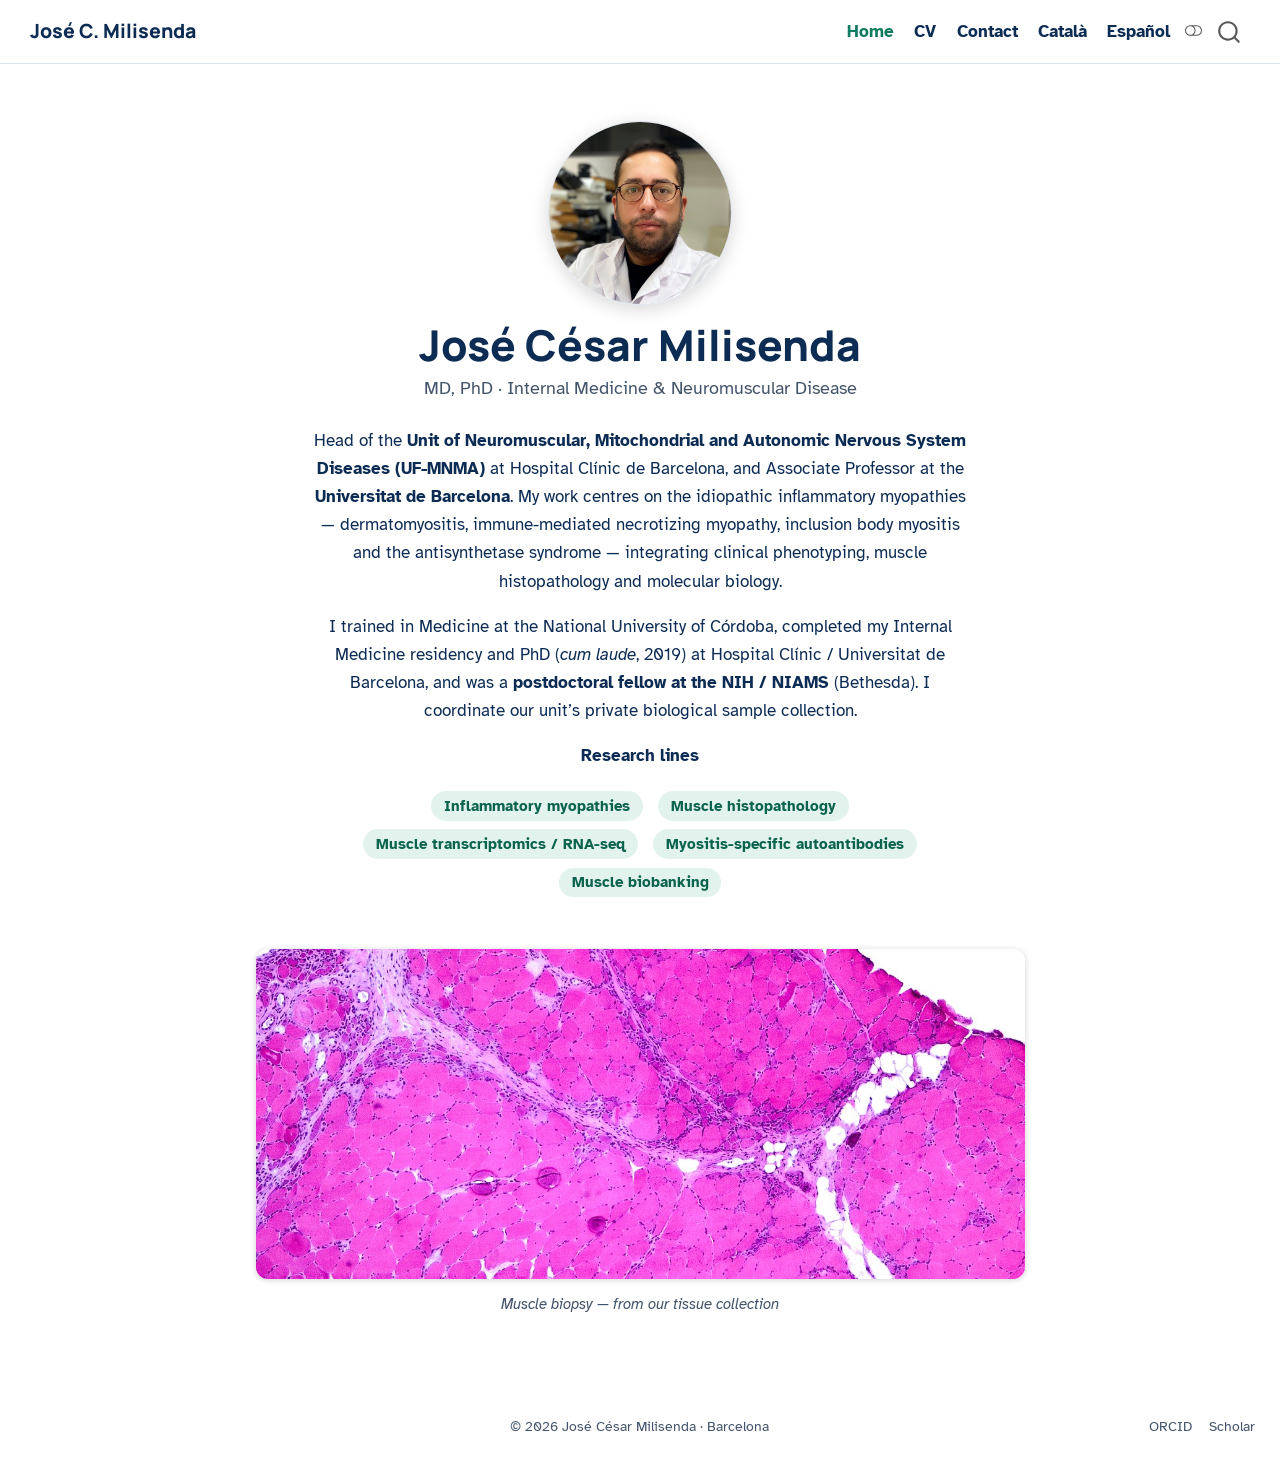
==== commit 28a95b13: "deploy: edadb9810ff87998358d758b49f8c9afc375a20b" ====
--- a/index.html
+++ b/index.html
@@ -2,7 +2,7 @@
 <html xmlns="http://www.w3.org/1999/xhtml" lang="en" xml:lang="en"><head>
 
 <meta charset="utf-8">
-<meta name="generator" content="quarto-1.10.19">
+<meta name="generator" content="quarto-1.11.9">
 
 <meta name="viewport" content="width=device-width, initial-scale=1.0, user-scalable=yes">
 
@@ -38,18 +38,19 @@
 <link href="./assets/favicon.png" rel="icon" type="image/png">
 <script src="site_libs/quarto-html/quarto.js" type="module"></script>
 <script src="site_libs/quarto-html/tabsets/tabsets.js" type="module"></script>
+<script src="site_libs/quarto-html/scrollable-regions/scrollable-regions.js" type="module"></script>
 <script src="site_libs/quarto-html/popper.min.js"></script>
 <script src="site_libs/quarto-html/tippy.umd.min.js"></script>
 <script src="site_libs/quarto-html/anchor.min.js"></script>
 <link href="site_libs/quarto-html/tippy.css" rel="stylesheet">
-<link href="site_libs/quarto-html/quarto-syntax-highlighting-bf27225e3a48a9273f3daa8f8e829971.css" rel="stylesheet" class="quarto-color-scheme" id="quarto-text-highlighting-styles">
-<link href="site_libs/quarto-html/quarto-syntax-highlighting-dark-b626d73c4c936ccc3cb08be7d45d1df6.css" rel="stylesheet" class="quarto-color-scheme quarto-color-alternate" id="quarto-text-highlighting-styles">
-<link href="site_libs/quarto-html/quarto-syntax-highlighting-bf27225e3a48a9273f3daa8f8e829971.css" rel="stylesheet" class="quarto-color-scheme-extra" id="quarto-text-highlighting-styles">
+<link href="site_libs/quarto-html/quarto-syntax-highlighting-63b5708e65d6cd79cd7618c58d0c21e7.css" rel="stylesheet" class="quarto-color-scheme" id="quarto-text-highlighting-styles">
+<link href="site_libs/quarto-html/quarto-syntax-highlighting-dark-447e42e69aaa9833c0ba1b986f430b20.css" rel="stylesheet" class="quarto-color-scheme quarto-color-alternate" id="quarto-text-highlighting-styles">
+<link href="site_libs/quarto-html/quarto-syntax-highlighting-63b5708e65d6cd79cd7618c58d0c21e7.css" rel="stylesheet" class="quarto-color-scheme-extra" id="quarto-text-highlighting-styles">
 <script src="site_libs/bootstrap/bootstrap.min.js"></script>
 <link href="site_libs/bootstrap/bootstrap-icons.css" rel="stylesheet">
-<link href="site_libs/bootstrap/bootstrap-2e21522a3efc8a5845572d17bc2b5477.min.css" rel="stylesheet" append-hash="true" class="quarto-color-scheme" id="quarto-bootstrap" data-mode="light">
-<link href="site_libs/bootstrap/bootstrap-dark-857e42009d0a0572ac4532dc481f2949.min.css" rel="stylesheet" append-hash="true" class="quarto-color-scheme quarto-color-alternate" id="quarto-bootstrap" data-mode="dark">
-<link href="site_libs/bootstrap/bootstrap-2e21522a3efc8a5845572d17bc2b5477.min.css" rel="stylesheet" append-hash="true" class="quarto-color-scheme-extra" id="quarto-bootstrap" data-mode="light">
+<link href="site_libs/bootstrap/bootstrap-4d6b85aed4ae2a2fc2a6e8ffbc16f66c.min.css" rel="stylesheet" append-hash="true" class="quarto-color-scheme" id="quarto-bootstrap" data-mode="light">
+<link href="site_libs/bootstrap/bootstrap-dark-f67148e333f3162b9ec31178d133c363.min.css" rel="stylesheet" append-hash="true" class="quarto-color-scheme quarto-color-alternate" id="quarto-bootstrap" data-mode="dark">
+<link href="site_libs/bootstrap/bootstrap-4d6b85aed4ae2a2fc2a6e8ffbc16f66c.min.css" rel="stylesheet" append-hash="true" class="quarto-color-scheme-extra" id="quarto-bootstrap" data-mode="light">
 <script id="quarto-search-options" type="application/json">{
   "location": "navbar",
   "copy-button": false,
@@ -82,7 +83,7 @@
 
 </head>
 
-<body class="nav-fixed quarto-light"><script id="quarto-html-before-body" type="application/javascript">
+<body class="nav-fixed quarto-light"><a id="quarto-skip-link" class="visually-hidden-focusable" href="#quarto-document-content">Skip to main content</a><script id="quarto-html-before-body" type="application/javascript">
     const toggleBodyColorMode = (bsSheetEl) => {
       const mode = bsSheetEl.getAttribute("data-mode");
       const bodyEl = window.document.querySelector("body");
@@ -105,6 +106,7 @@
       for (let i=0; i < toggles.length; i++) {
         const toggle = toggles[i];
         if (toggle) {
+          toggle.setAttribute("aria-checked", alternate ? "true" : "false");
           if (alternate) {
             toggle.classList.add("alternate");
           } else {
@@ -134,13 +136,19 @@
       manageTransitions('#quarto-margin-sidebar .nav-link', true);
       // Switch the toggles
       setColorSchemeToggle(alternate)
-      // Hack to workaround the fact that safari doesn't
-      // properly recolor the scrollbar when toggling (#1455)
+    }
+    // Hack to workaround the fact that safari doesn't
+    // properly recolor the scrollbar when toggling (#1455).
+    // Not run on load: stylesheets are set before first paint there, and
+    // scrolling would undo the scroll to a URL fragment (#14973).
+    // The one pixel nudge keeps the reader where they were.
+    const refreshSafariScrollbar = () => {
       if (navigator.userAgent.indexOf('Safari') > 0 && navigator.userAgent.indexOf('Chrome') == -1) {
         manageTransitions("body", false);
-        window.scrollTo(0, 1);
+        const scrollY = window.scrollY;
+        window.scrollTo(0, scrollY > 0 ? scrollY - 1 : 1);
         setTimeout(() => {
-          window.scrollTo(0, 0);
+          window.scrollTo(0, scrollY);
           manageTransitions("body", true);
         }, 40);
       }
@@ -234,6 +242,7 @@
       // Read the current dark / light value
       let toAlternate = !hasAlternateSentinel();
       toggleColorMode(toAlternate);
+      refreshSafariScrollbar();
       setStyleSentinel(toAlternate);
       toggleGiscusIfUsed(toAlternate, darkModeDefault);
       window.dispatchEvent(new Event('resize'));
@@ -248,15 +257,14 @@
 
 <div id="quarto-search-results"></div>
   <header id="quarto-header" class="headroom fixed-top">
-    <nav class="navbar navbar-expand-lg " data-bs-theme="dark">
+    <nav class="navbar navbar-expand-lg " data-bs-theme="dark" aria-label="Site">
       <div class="navbar-container container-fluid">
       <div class="navbar-brand-container mx-auto">
     <a class="navbar-brand" href="./index.html">
     <span class="navbar-title">José C. Milisenda</span>
     </a>
   </div>
-            <div id="quarto-search" class="" title="Search"></div>
-          <button class="navbar-toggler" type="button" data-bs-toggle="collapse" data-bs-target="#navbarCollapse" aria-controls="navbarCollapse" role="menu" aria-expanded="false" aria-label="Toggle navigation" onclick="if (window.quartoToggleHeadroom) { window.quartoToggleHeadroom(); }">
+          <button class="navbar-toggler" type="button" data-bs-toggle="collapse" data-bs-target="#navbarCollapse" aria-controls="navbarCollapse" aria-expanded="false" aria-label="Toggle navigation" onclick="if (window.quartoToggleHeadroom) { window.quartoToggleHeadroom(); }">
   <span class="navbar-toggler-icon"></span>
 </button>
           <div class="collapse navbar-collapse" id="navbarCollapse">
@@ -284,8 +292,9 @@
 </ul>
           </div> <!-- /navcollapse -->
             <div class="quarto-navbar-tools">
-  <a href="" class="quarto-color-scheme-toggle quarto-navigation-tool  px-1" onclick="window.quartoToggleColorScheme(); return false;" title="Toggle dark mode"><i class="bi"></i></a>
+  <button type="button" role="switch" aria-checked="false" class="quarto-color-scheme-toggle quarto-navigation-tool  px-1" onclick="window.quartoToggleColorScheme(); return false;" title="Toggle dark mode" aria-label="Toggle dark mode"><i class="bi"></i></button>
 </div>
+            <div id="quarto-search" class="" title="Search"></div>
       </div> <!-- /container-fluid -->
     </nav>
 </header>
@@ -295,7 +304,7 @@
 <!-- margin-sidebar -->
     
 <!-- main -->
-<main class="content column-page" id="quarto-document-content"><header id="title-block-header" class="quarto-title-block"></header>
+<main class="content column-page" id="quarto-document-content" tabindex="-1"><header id="title-block-header" class="quarto-title-block"></header>
 
 
 
@@ -305,15 +314,15 @@
 #quarto-content { max-width: 820px !important; margin-left: auto !important; margin-right: auto !important; }
 main#quarto-document-content { max-width: 100% !important; }
 .hero-center { text-align: center; margin-top: 1.6rem; margin-bottom: 1.4rem; }
-.hero-photo-lg { width: 184px; height: 184px; border-radius: 50%; object-fit: cover; border: 1px solid var(--bs-border-color, #E7E3DC); box-shadow: 0 4px 18px rgba(0,0,0,.16); }
-.hero-name { font-family: "Spectral", serif; font-weight: 600; font-size: 2.5rem; line-height: 1.1; margin: 1rem 0 0; }
-.hero-role2 { color: var(--bs-secondary-color, #66625C); font-size: 1.08rem; margin-top: .25rem; }
+.hero-photo-lg { width: 184px; height: 184px; border-radius: 50%; object-fit: cover; border: 1px solid var(--uf-linea, #dce4ec); box-shadow: 0 4px 18px rgba(0,0,0,.16); }
+.hero-name { font-family: Manrope, sans-serif; font-weight: 800; font-size: 2.5rem; line-height: 1.1; margin: 1rem 0 0; }
+.hero-role2 { color: var(--uf-secundario, #43546b); font-size: 1.08rem; margin-top: .25rem; }
 .bio-center { text-align: center; max-width: 660px; margin: 0 auto; }
 .bio-center p { margin-bottom: 1rem; }
 .bio-center .research-tag { margin: .25rem .3rem; }
 .histo-feature { margin: 2.8rem 0 0.5rem; }
 .histo-img { display:block; width:100%; height:330px; object-fit:cover; object-position:center 45%; border-radius:12px; box-shadow:0 1px 6px rgba(0,0,0,.18); }
-.histo-feature figcaption { text-align: center; font-style: italic; color: var(--bs-secondary-color, #66625C); font-size: .9rem; margin-top: .7rem; }
+.histo-feature figcaption { text-align: center; font-style: italic; color: var(--uf-secundario, #43546b); font-size: .9rem; margin-top: .7rem; }
 </style>
 <div class="hero-center">
   <img class="hero-photo-lg" src="assets/profile.png" alt="José César Milisenda">
@@ -338,15 +347,50 @@
   window.document.addEventListener("DOMContentLoaded", function (event) {
     // Ensure there is a toggle, if there isn't float one in the top right
     if (window.document.querySelector('.quarto-color-scheme-toggle') === null) {
-      const a = window.document.createElement('a');
-      a.classList.add('top-right');
-      a.classList.add('quarto-color-scheme-toggle');
-      a.href = "";
-      a.onclick = function() { try { window.quartoToggleColorScheme(); } catch {} return false; };
+      const toggle = window.document.createElement('button');
+      toggle.type = "button";
+      toggle.setAttribute("role", "switch");
+      toggle.setAttribute("aria-checked", "false");
+      toggle.classList.add('top-right');
+      toggle.classList.add('quarto-color-scheme-toggle');
+      toggle.setAttribute("aria-label", "Toggle dark mode");
+      toggle.onclick = function() { try { window.quartoToggleColorScheme(); } catch {} return false; };
       const i = window.document.createElement("i");
       i.classList.add('bi');
-      a.appendChild(i);
-      window.document.body.appendChild(a);
+      toggle.appendChild(i);
+      // Put the toggle in a landmark of its own, so that landmark navigation
+      // can reach it.
+      //
+      // The container is always a fresh direct child of body, and the toggle is
+      // never moved into page furniture that the theme or the author controls.
+      // The toggle is positioned against the page, so any ancestor that
+      // establishes a containing block captures it: a positioned element or a
+      // grid for position: absolute, and transform, filter, will-change or
+      // contain for position: fixed. A direct child of body has none of these
+      // to inherit, and the shift when one appears is silent and visual.
+      //
+      // ARIA says a document should have at most one banner, and axe reports a
+      // duplicate whether or not the banners carry distinct labels. So use a
+      // header when the page has no banner yet, and a named region otherwise.
+      //
+      // A header is a banner wherever it sits, unless it is inside sectioning
+      // content, so this cannot just look at the children of body: a custom
+      // page layout wraps the title block header in a plain div. An explicit
+      // role="banner" always counts.
+      const sectioning = 'article, aside, main, nav, section, [role="article"], [role="complementary"], [role="main"], [role="navigation"], [role="region"]';
+      const hasBanner = Array.from(
+        window.document.querySelectorAll('header:not([role]), [role="banner"]')
+      ).some(function(el) {
+        return el.hasAttribute("role") || el.closest(sectioning) === null;
+      });
+      const container = window.document.createElement(hasBanner ? "div" : "header");
+      if (hasBanner) {
+        container.setAttribute("role", "region");
+        container.setAttribute("aria-label", "Toggle dark mode");
+      }
+      container.classList.add('quarto-color-scheme-toggle-container');
+      container.appendChild(toggle);
+      window.document.body.appendChild(container);
     }
     setColorSchemeToggle(hasAlternateSentinel())
     const icon = "";
@@ -421,11 +465,30 @@
       var localhostRegex = new RegExp(/^(?:http|https):\/\/localhost\:?[0-9]*\//);
       var mailtoRegex = new RegExp(/^mailto:/);
         var filterRegex = new RegExp('/' + window.location.host + '/');
+      const newWindowLabel = "(opens in a new tab)";
+      const newWindowNoteId = "quarto-ext-newwindow-label";
+      // Links reference one hidden label through aria-describedby, so the
+      // announcement never changes their accessible name.
+      var describeNewWindow = (link) => {
+        if (!window.document.getElementById(newWindowNoteId)) {
+          var newWindowNote = window.document.createElement("span");
+          newWindowNote.id = newWindowNoteId;
+          newWindowNote.hidden = true;
+          newWindowNote.textContent = newWindowLabel;
+          window.document.body.appendChild(newWindowNote);
+        }
+        var describedBy = (link.getAttribute("aria-describedby") || "").split(/\s+/).filter(Boolean);
+        if (!describedBy.includes(newWindowNoteId)) {
+          describedBy.push(newWindowNoteId);
+          link.setAttribute("aria-describedby", describedBy.join(" "));
+        }
+      }
       var isInternal = (href) => {
           return filterRegex.test(href) || localhostRegex.test(href) || mailtoRegex.test(href);
       }
       // Inspect non-navigation links and adorn them if external
-     var links = window.document.querySelectorAll('a[href]:not(.nav-link):not(.navbar-brand):not(.toc-action):not(.sidebar-link):not(.sidebar-item-toggle):not(.pagination-link):not(.no-external):not([aria-hidden]):not(.dropdown-item):not(.quarto-navigation-tool):not(.about-link)');
+      window.quartoDecorateExternalLinks = function (root) {
+     var links = (root || window.document).querySelectorAll('a[href]:not(.nav-link):not(.navbar-brand):not(.toc-action):not(.sidebar-link):not(.sidebar-item-toggle):not(.pagination-link):not(.no-external):not([aria-hidden]):not(.dropdown-item):not(.quarto-navigation-tool):not(.about-link)');
       for (var i=0; i<links.length; i++) {
         const link = links[i];
         if (!isInternal(link.href)) {
@@ -439,8 +502,70 @@
             if (link.getAttribute("rel") === null) {
               link.setAttribute("rel", "noopener");
             }
-        }
-      }
+            describeNewWindow(link);
+          if (!link.classList.contains('no-external-icon')) {
+          }
+        }
+      }
+      };
+      window.quartoDecorateExternalLinks(window.document);
+    // Esc closes the popup (WCAG 1.4.13) and focus leaving both trigger and
+    // popup closes it (WCAG 2.4.11); tippy handles neither for interactive popups.
+    const hideOnEscAndFocusOut = {
+      name: 'hideOnEscAndFocusOut',
+      defaultValue: true,
+      fn(instance) {
+        const dismiss = () => {
+          // A show scheduled by the trigger delay would otherwise reopen it
+          instance.clearDelayTimeouts();
+          instance.hide();
+        };
+        const onKeyDown = (event) => {
+          if (event.key !== 'Escape') {
+            return;
+          }
+          // Keep Esc from also reaching page handlers (e.g. reveal.js overview),
+          // except an open reveal.js slide menu, which Esc should close too.
+          // The menu handles keys only when its keyboard option is on.
+          const menuHandlesEsc = window.Reveal?.getPlugin?.('menu')?.isOpen() &&
+            window.Reveal.getConfig().menu?.keyboard !== false;
+          if (!menuHandlesEsc) {
+            event.stopPropagation();
+          }
+          if (instance.popper.contains(window.document.activeElement)) {
+            // Disabled while refocusing so the focus trigger does not reopen it
+            instance.disable();
+            instance.reference.focus();
+            instance.enable();
+          }
+          dismiss();
+        };
+        const onFocusOut = (event) => {
+          const target = event.relatedTarget;
+          if (target && !instance.reference.contains(target) &&
+              !instance.popper.contains(target)) {
+            dismiss();
+          }
+        };
+        // On the trigger too: a click trigger (code-annotations: select) has no
+        // blur handling. Attached for the instance's lifetime so leaving the
+        // trigger also cancels a show still pending on the trigger delay.
+        instance.reference.addEventListener('focusout', onFocusOut);
+        return {
+          onShow() {
+            window.document.addEventListener('keydown', onKeyDown, true);
+            instance.popper.addEventListener('focusout', onFocusOut);
+          },
+          onHide() {
+            window.document.removeEventListener('keydown', onKeyDown, true);
+            instance.popper.removeEventListener('focusout', onFocusOut);
+          },
+          onDestroy() {
+            instance.reference.removeEventListener('focusout', onFocusOut);
+          },
+        };
+      },
+    };
     function tippyHover(el, contentFn, onTriggerFn, onUntriggerFn) {
       const config = {
         allowHTML: true,
@@ -454,6 +579,7 @@
         interactiveBorder: 10,
         theme: 'quarto',
         placement: 'bottom-start',
+        plugins: [hideOnEscAndFocusOut],
       };
       if (contentFn) {
         config.content = contentFn;
@@ -616,44 +742,54 @@
           const lineIds = lines.map((line) => {
             return targetCell + "-" + line;
           })
-          let top = null;
-          let height = null;
-          let parent = null;
+          // Each band is positioned against its own containing block, which is
+          // not the offsetParent of the lines, so place it from client rects.
+          const placeBand = (band, firstEl, lastEl, codeBlock) => {
+            const container = band.offsetParent;
+            if (container === null) {
+              return;
+            }
+            const containerRect = container.getBoundingClientRect();
+            // Reveal.js scales slides with a transform, so convert client
+            // pixels back to the CSS pixels of the container.
+            const scale = containerRect.height / container.offsetHeight || 1;
+            const firstRect = firstEl.getBoundingClientRect();
+            const lastRect = lastEl.getBoundingClientRect();
+            const top = (firstRect.top - containerRect.top) / scale - container.clientTop + container.scrollTop;
+            const height = (lastRect.bottom - firstRect.top) / scale;
+            band.style.top = top - 2 + "px";
+            band.style.height = height + 4 + "px";
+            if (codeBlock) {
+              // Without the copy button wrapper, the containing block is wider
+              // than the code block, so span the code block explicitly.
+              const blockRect = codeBlock.getBoundingClientRect();
+              band.style.left = (blockRect.left - containerRect.left) / scale - container.clientLeft + container.scrollLeft + "px";
+              band.style.width = blockRect.width / scale + "px";
+            }
+          };
           if (lineIds.length > 0) {
-              //compute the position of the single el (top and bottom and make a div)
-              const el = window.document.getElementById(lineIds[0]);
-              top = el.offsetTop;
-              height = el.offsetHeight;
-              parent = el.parentElement.parentElement;
-            if (lineIds.length > 1) {
-              const lastEl = window.document.getElementById(lineIds[lineIds.length - 1]);
-              const bottom = lastEl.offsetTop + lastEl.offsetHeight;
-              height = bottom - top;
+            const el = window.document.getElementById(lineIds[0]);
+            const lastEl = window.document.getElementById(lineIds[lineIds.length - 1]);
+            const parent = el.parentElement.parentElement;
+            // cook up a div (if necessary) and position it
+            let div = window.document.getElementById("code-annotation-line-highlight");
+            if (div === null) {
+              div = window.document.createElement("div");
+              div.setAttribute("id", "code-annotation-line-highlight");
+              div.style.position = 'absolute';
+              parent.appendChild(div);
             }
-            if (top !== null && height !== null && parent !== null) {
-              // cook up a div (if necessary) and position it 
-              let div = window.document.getElementById("code-annotation-line-highlight");
-              if (div === null) {
-                div = window.document.createElement("div");
-                div.setAttribute("id", "code-annotation-line-highlight");
-                div.style.position = 'absolute';
-                parent.appendChild(div);
-              }
-              div.style.top = top - 2 + "px";
-              div.style.height = height + 4 + "px";
-              div.style.left = 0;
-              let gutterDiv = window.document.getElementById("code-annotation-line-highlight-gutter");
-              if (gutterDiv === null) {
-                gutterDiv = window.document.createElement("div");
-                gutterDiv.setAttribute("id", "code-annotation-line-highlight-gutter");
-                gutterDiv.style.position = 'absolute';
-                const codeCell = window.document.getElementById(targetCell);
-                const gutter = codeCell.querySelector('.code-annotation-gutter');
-                gutter.appendChild(gutterDiv);
-              }
-              gutterDiv.style.top = top - 2 + "px";
-              gutterDiv.style.height = height + 4 + "px";
+            placeBand(div, el, lastEl, parent.closest("div.sourceCode") || parent);
+            let gutterDiv = window.document.getElementById("code-annotation-line-highlight-gutter");
+            if (gutterDiv === null) {
+              gutterDiv = window.document.createElement("div");
+              gutterDiv.setAttribute("id", "code-annotation-line-highlight-gutter");
+              gutterDiv.style.position = 'absolute';
+              const codeCell = window.document.getElementById(targetCell);
+              const gutter = codeCell.querySelector('.code-annotation-gutter');
+              gutter.appendChild(gutterDiv);
             }
+            placeBand(gutterDiv, el, lastEl);
             selectedAnnoteEl = annoteEl;
           }
         };
@@ -751,6 +887,9 @@
       }
     }
   });
+  </script>
+  <script type="application/javascript">
+  window.quartoScrollableRegionsLabels = {"code":"Scrollable code","output":"Scrollable output"};
   </script>
 </div> <!-- /content -->
 <footer class="footer">
--- a/site_libs/quarto-html/quarto-syntax-highlighting-63b5708e65d6cd79cd7618c58d0c21e7.css
+++ b/site_libs/quarto-html/quarto-syntax-highlighting-63b5708e65d6cd79cd7618c58d0c21e7.css
@@ -0,0 +1,236 @@
+/* quarto syntax highlight colors */
+:root {
+  --quarto-hl-ot-color: #003B4F;
+  --quarto-hl-at-color: #657422;
+  --quarto-hl-ss-color: #20794D;
+  --quarto-hl-an-color: #5E5E5E;
+  --quarto-hl-fu-color: #4758AB;
+  --quarto-hl-st-color: #20794D;
+  --quarto-hl-cf-color: #003B4F;
+  --quarto-hl-op-color: #5E5E5E;
+  --quarto-hl-er-color: #AD0000;
+  --quarto-hl-bn-color: #AD0000;
+  --quarto-hl-al-color: #AD0000;
+  --quarto-hl-va-color: #111111;
+  --quarto-hl-bu-color: inherit;
+  --quarto-hl-ex-color: inherit;
+  --quarto-hl-pp-color: #AD0000;
+  --quarto-hl-in-color: #5E5E5E;
+  --quarto-hl-vs-color: #20794D;
+  --quarto-hl-wa-color: #5E5E5E;
+  --quarto-hl-do-color: #5E5E5E;
+  --quarto-hl-im-color: #00769E;
+  --quarto-hl-ch-color: #20794D;
+  --quarto-hl-dt-color: #AD0000;
+  --quarto-hl-fl-color: #AD0000;
+  --quarto-hl-co-color: #5E5E5E;
+  --quarto-hl-cv-color: #5E5E5E;
+  --quarto-hl-cn-color: #8f5902;
+  --quarto-hl-sc-color: #5E5E5E;
+  --quarto-hl-dv-color: #AD0000;
+  --quarto-hl-kw-color: #003B4F;
+}
+
+/* other quarto variables */
+:root {
+  --quarto-font-monospace: SFMono-Regular, Menlo, Monaco, Consolas, "Liberation Mono", "Courier New", monospace;
+}
+
+/* syntax highlight based on Pandoc's rules */
+pre > code.sourceCode > span {
+  color: #003B4F;
+}
+
+code.sourceCode > span {
+  color: #003B4F;
+}
+
+div.sourceCode,
+div.sourceCode pre.sourceCode {
+  color: #003B4F;
+}
+
+/* Normal */
+code span {
+  color: #003B4F;
+}
+
+/* Alert */
+code span.al {
+  color: #AD0000;
+  font-style: inherit;
+}
+
+/* Annotation */
+code span.an {
+  color: #5E5E5E;
+  font-style: inherit;
+}
+
+/* Attribute */
+code span.at {
+  color: #657422;
+  font-style: inherit;
+}
+
+/* BaseN */
+code span.bn {
+  color: #AD0000;
+  font-style: inherit;
+}
+
+/* BuiltIn */
+code span.bu {
+  font-style: inherit;
+}
+
+/* ControlFlow */
+code span.cf {
+  color: #003B4F;
+  font-weight: bold;
+  font-style: inherit;
+}
+
+/* Char */
+code span.ch {
+  color: #20794D;
+  font-style: inherit;
+}
+
+/* Constant */
+code span.cn {
+  color: #8f5902;
+  font-style: inherit;
+}
+
+/* Comment */
+code span.co {
+  color: #5E5E5E;
+  font-style: inherit;
+}
+
+/* CommentVar */
+code span.cv {
+  color: #5E5E5E;
+  font-style: italic;
+}
+
+/* Documentation */
+code span.do {
+  color: #5E5E5E;
+  font-style: italic;
+}
+
+/* DataType */
+code span.dt {
+  color: #AD0000;
+  font-style: inherit;
+}
+
+/* DecVal */
+code span.dv {
+  color: #AD0000;
+  font-style: inherit;
+}
+
+/* Error */
+code span.er {
+  color: #AD0000;
+  font-style: inherit;
+}
+
+/* Extension */
+code span.ex {
+  font-style: inherit;
+}
+
+/* Float */
+code span.fl {
+  color: #AD0000;
+  font-style: inherit;
+}
+
+/* Function */
+code span.fu {
+  color: #4758AB;
+  font-style: inherit;
+}
+
+/* Import */
+code span.im {
+  color: #00769E;
+  font-style: inherit;
+}
+
+/* Information */
+code span.in {
+  color: #5E5E5E;
+  font-style: inherit;
+}
+
+/* Keyword */
+code span.kw {
+  color: #003B4F;
+  font-weight: bold;
+  font-style: inherit;
+}
+
+/* Operator */
+code span.op {
+  color: #5E5E5E;
+  font-style: inherit;
+}
+
+/* Other */
+code span.ot {
+  color: #003B4F;
+  font-style: inherit;
+}
+
+/* Preprocessor */
+code span.pp {
+  color: #AD0000;
+  font-style: inherit;
+}
+
+/* SpecialChar */
+code span.sc {
+  color: #5E5E5E;
+  font-style: inherit;
+}
+
+/* SpecialString */
+code span.ss {
+  color: #20794D;
+  font-style: inherit;
+}
+
+/* String */
+code span.st {
+  color: #20794D;
+  font-style: inherit;
+}
+
+/* Variable */
+code span.va {
+  color: #111111;
+  font-style: inherit;
+}
+
+/* VerbatimString */
+code span.vs {
+  color: #20794D;
+  font-style: inherit;
+}
+
+/* Warning */
+code span.wa {
+  color: #5E5E5E;
+  font-style: italic;
+}
+
+.prevent-inlining {
+  content: "</";
+}
+
+/*# sourceMappingURL=054cc16b9e9817627be6994582d2ffb5.css.map */
--- a/site_libs/quarto-html/quarto-syntax-highlighting-dark-447e42e69aaa9833c0ba1b986f430b20.css
+++ b/site_libs/quarto-html/quarto-syntax-highlighting-dark-447e42e69aaa9833c0ba1b986f430b20.css
@@ -0,0 +1,219 @@
+/* quarto syntax highlight colors */
+:root {
+  --quarto-hl-al-color: #f07178;
+  --quarto-hl-an-color: #d4d0ab;
+  --quarto-hl-at-color: #00e0e0;
+  --quarto-hl-bn-color: #d4d0ab;
+  --quarto-hl-bu-color: #abe338;
+  --quarto-hl-ch-color: #abe338;
+  --quarto-hl-co-color: #f8f8f2;
+  --quarto-hl-cv-color: #ffd700;
+  --quarto-hl-cn-color: #ffd700;
+  --quarto-hl-cf-color: #ffa07a;
+  --quarto-hl-dt-color: #ffa07a;
+  --quarto-hl-dv-color: #d4d0ab;
+  --quarto-hl-do-color: #f8f8f2;
+  --quarto-hl-er-color: #f07178;
+  --quarto-hl-ex-color: #00e0e0;
+  --quarto-hl-fl-color: #d4d0ab;
+  --quarto-hl-fu-color: #ffa07a;
+  --quarto-hl-im-color: #abe338;
+  --quarto-hl-in-color: #d4d0ab;
+  --quarto-hl-kw-color: #ffa07a;
+  --quarto-hl-op-color: #ffa07a;
+  --quarto-hl-ot-color: #00e0e0;
+  --quarto-hl-pp-color: #dcc6e0;
+  --quarto-hl-re-color: #00e0e0;
+  --quarto-hl-sc-color: #abe338;
+  --quarto-hl-ss-color: #abe338;
+  --quarto-hl-st-color: #abe338;
+  --quarto-hl-va-color: #00e0e0;
+  --quarto-hl-vs-color: #abe338;
+  --quarto-hl-wa-color: #dcc6e0;
+}
+
+/* other quarto variables */
+:root {
+  --quarto-font-monospace: SFMono-Regular, Menlo, Monaco, Consolas, "Liberation Mono", "Courier New", monospace;
+}
+
+/* syntax highlight based on Pandoc's rules */
+pre > code.sourceCode > span {
+  color: #f8f8f2;
+}
+
+code.sourceCode > span {
+  color: #f8f8f2;
+}
+
+div.sourceCode,
+div.sourceCode pre.sourceCode {
+  color: #f8f8f2;
+}
+
+/* Normal */
+code span {
+  color: #f8f8f2;
+}
+
+/* Alert */
+code span.al {
+  color: #f07178;
+}
+
+/* Annotation */
+code span.an {
+  color: #d4d0ab;
+}
+
+/* Attribute */
+code span.at {
+  color: #00e0e0;
+}
+
+/* BaseN */
+code span.bn {
+  color: #d4d0ab;
+}
+
+/* BuiltIn */
+code span.bu {
+  color: #abe338;
+}
+
+/* ControlFlow */
+code span.cf {
+  font-weight: bold;
+  color: #ffa07a;
+}
+
+/* Char */
+code span.ch {
+  color: #abe338;
+}
+
+/* Constant */
+code span.cn {
+  color: #ffd700;
+}
+
+/* Comment */
+code span.co {
+  font-style: italic;
+  color: #f8f8f2;
+}
+
+/* CommentVar */
+code span.cv {
+  color: #ffd700;
+}
+
+/* Documentation */
+code span.do {
+  color: #f8f8f2;
+}
+
+/* DataType */
+code span.dt {
+  color: #ffa07a;
+}
+
+/* DecVal */
+code span.dv {
+  color: #d4d0ab;
+}
+
+/* Error */
+code span.er {
+  color: #f07178;
+  text-decoration: underline;
+}
+
+/* Extension */
+code span.ex {
+  font-weight: bold;
+  color: #00e0e0;
+}
+
+/* Float */
+code span.fl {
+  color: #d4d0ab;
+}
+
+/* Function */
+code span.fu {
+  color: #ffa07a;
+}
+
+/* Import */
+code span.im {
+  color: #abe338;
+}
+
+/* Information */
+code span.in {
+  color: #d4d0ab;
+}
+
+/* Keyword */
+code span.kw {
+  font-weight: bold;
+  color: #ffa07a;
+}
+
+/* Operator */
+code span.op {
+  color: #ffa07a;
+}
+
+/* Other */
+code span.ot {
+  color: #00e0e0;
+}
+
+/* Preprocessor */
+code span.pp {
+  color: #dcc6e0;
+}
+
+/* RegionMarker */
+code span.re {
+  background-color: #f8f8f2;
+  color: #00e0e0;
+}
+
+/* SpecialChar */
+code span.sc {
+  color: #abe338;
+}
+
+/* SpecialString */
+code span.ss {
+  color: #abe338;
+}
+
+/* String */
+code span.st {
+  color: #abe338;
+}
+
+/* Variable */
+code span.va {
+  color: #00e0e0;
+}
+
+/* VerbatimString */
+code span.vs {
+  color: #abe338;
+}
+
+/* Warning */
+code span.wa {
+  color: #dcc6e0;
+}
+
+.prevent-inlining {
+  content: "</";
+}
+
+/*# sourceMappingURL=be8e1111c2b710f7c3a4926ffa2967aa.css.map */
--- a/site_libs/quarto-html/quarto-syntax-highlighting-63b5708e65d6cd79cd7618c58d0c21e7.css
+++ b/site_libs/quarto-html/quarto-syntax-highlighting-63b5708e65d6cd79cd7618c58d0c21e7.css
@@ -0,0 +1,236 @@
+/* quarto syntax highlight colors */
+:root {
+  --quarto-hl-ot-color: #003B4F;
+  --quarto-hl-at-color: #657422;
+  --quarto-hl-ss-color: #20794D;
+  --quarto-hl-an-color: #5E5E5E;
+  --quarto-hl-fu-color: #4758AB;
+  --quarto-hl-st-color: #20794D;
+  --quarto-hl-cf-color: #003B4F;
+  --quarto-hl-op-color: #5E5E5E;
+  --quarto-hl-er-color: #AD0000;
+  --quarto-hl-bn-color: #AD0000;
+  --quarto-hl-al-color: #AD0000;
+  --quarto-hl-va-color: #111111;
+  --quarto-hl-bu-color: inherit;
+  --quarto-hl-ex-color: inherit;
+  --quarto-hl-pp-color: #AD0000;
+  --quarto-hl-in-color: #5E5E5E;
+  --quarto-hl-vs-color: #20794D;
+  --quarto-hl-wa-color: #5E5E5E;
+  --quarto-hl-do-color: #5E5E5E;
+  --quarto-hl-im-color: #00769E;
+  --quarto-hl-ch-color: #20794D;
+  --quarto-hl-dt-color: #AD0000;
+  --quarto-hl-fl-color: #AD0000;
+  --quarto-hl-co-color: #5E5E5E;
+  --quarto-hl-cv-color: #5E5E5E;
+  --quarto-hl-cn-color: #8f5902;
+  --quarto-hl-sc-color: #5E5E5E;
+  --quarto-hl-dv-color: #AD0000;
+  --quarto-hl-kw-color: #003B4F;
+}
+
+/* other quarto variables */
+:root {
+  --quarto-font-monospace: SFMono-Regular, Menlo, Monaco, Consolas, "Liberation Mono", "Courier New", monospace;
+}
+
+/* syntax highlight based on Pandoc's rules */
+pre > code.sourceCode > span {
+  color: #003B4F;
+}
+
+code.sourceCode > span {
+  color: #003B4F;
+}
+
+div.sourceCode,
+div.sourceCode pre.sourceCode {
+  color: #003B4F;
+}
+
+/* Normal */
+code span {
+  color: #003B4F;
+}
+
+/* Alert */
+code span.al {
+  color: #AD0000;
+  font-style: inherit;
+}
+
+/* Annotation */
+code span.an {
+  color: #5E5E5E;
+  font-style: inherit;
+}
+
+/* Attribute */
+code span.at {
+  color: #657422;
+  font-style: inherit;
+}
+
+/* BaseN */
+code span.bn {
+  color: #AD0000;
+  font-style: inherit;
+}
+
+/* BuiltIn */
+code span.bu {
+  font-style: inherit;
+}
+
+/* ControlFlow */
+code span.cf {
+  color: #003B4F;
+  font-weight: bold;
+  font-style: inherit;
+}
+
+/* Char */
+code span.ch {
+  color: #20794D;
+  font-style: inherit;
+}
+
+/* Constant */
+code span.cn {
+  color: #8f5902;
+  font-style: inherit;
+}
+
+/* Comment */
+code span.co {
+  color: #5E5E5E;
+  font-style: inherit;
+}
+
+/* CommentVar */
+code span.cv {
+  color: #5E5E5E;
+  font-style: italic;
+}
+
+/* Documentation */
+code span.do {
+  color: #5E5E5E;
+  font-style: italic;
+}
+
+/* DataType */
+code span.dt {
+  color: #AD0000;
+  font-style: inherit;
+}
+
+/* DecVal */
+code span.dv {
+  color: #AD0000;
+  font-style: inherit;
+}
+
+/* Error */
+code span.er {
+  color: #AD0000;
+  font-style: inherit;
+}
+
+/* Extension */
+code span.ex {
+  font-style: inherit;
+}
+
+/* Float */
+code span.fl {
+  color: #AD0000;
+  font-style: inherit;
+}
+
+/* Function */
+code span.fu {
+  color: #4758AB;
+  font-style: inherit;
+}
+
+/* Import */
+code span.im {
+  color: #00769E;
+  font-style: inherit;
+}
+
+/* Information */
+code span.in {
+  color: #5E5E5E;
+  font-style: inherit;
+}
+
+/* Keyword */
+code span.kw {
+  color: #003B4F;
+  font-weight: bold;
+  font-style: inherit;
+}
+
+/* Operator */
+code span.op {
+  color: #5E5E5E;
+  font-style: inherit;
+}
+
+/* Other */
+code span.ot {
+  color: #003B4F;
+  font-style: inherit;
+}
+
+/* Preprocessor */
+code span.pp {
+  color: #AD0000;
+  font-style: inherit;
+}
+
+/* SpecialChar */
+code span.sc {
+  color: #5E5E5E;
+  font-style: inherit;
+}
+
+/* SpecialString */
+code span.ss {
+  color: #20794D;
+  font-style: inherit;
+}
+
+/* String */
+code span.st {
+  color: #20794D;
+  font-style: inherit;
+}
+
+/* Variable */
+code span.va {
+  color: #111111;
+  font-style: inherit;
+}
+
+/* VerbatimString */
+code span.vs {
+  color: #20794D;
+  font-style: inherit;
+}
+
+/* Warning */
+code span.wa {
+  color: #5E5E5E;
+  font-style: italic;
+}
+
+.prevent-inlining {
+  content: "</";
+}
+
+/*# sourceMappingURL=054cc16b9e9817627be6994582d2ffb5.css.map */
